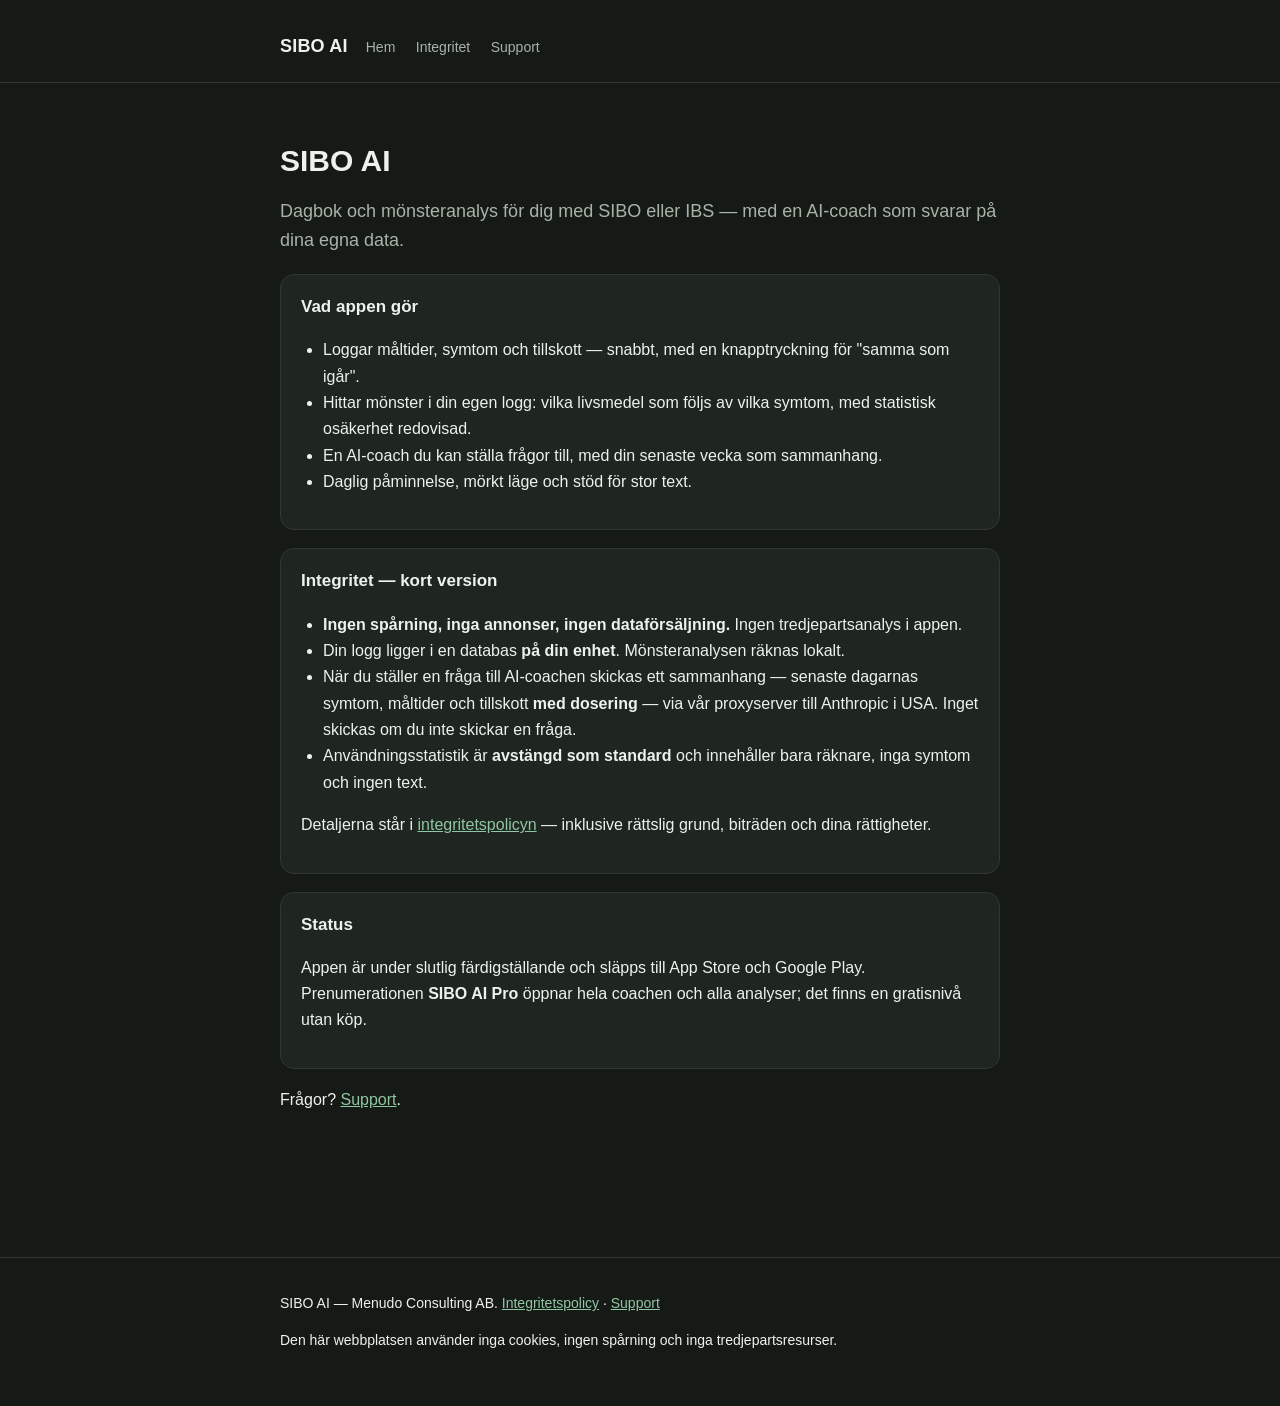
==== index.html @ 1fef4ecf "SIBO AI — webbplats med integritetspolicy (siboai.app) Statisk sajt, inga tredjepartsresurser: ingen" ====
<!DOCTYPE html>
<html lang="sv">
<head>
<meta charset="utf-8">
<meta name="viewport" content="width=device-width, initial-scale=1">
<title>SIBO AI — dagbok och AI-coach för SIBO och IBS</title>
<meta name="description" content="SIBO AI loggar måltider, symtom och tillskott och hittar mönster i din egen data. Ingen spårning, inga annonser.">
<meta name="robots" content="index,follow">
<link rel="stylesheet" href="/styles.css">
</head>
<body>
<header class="site"><div class="wrap">
  <a class="brand" href="/">SIBO AI</a>
  <nav>
    <a href="/">Hem</a>
    <a href="/privacy.html">Integritet</a>
    <a href="/support.html">Support</a>
  </nav>
</div></header>
<main class="wrap">

<h1>SIBO AI</h1>
<p class="lede">Dagbok och mönsteranalys för dig med SIBO eller IBS — med en AI-coach som svarar på dina egna data.</p>

<div class="card">
  <h3>Vad appen gör</h3>
  <ul>
    <li>Loggar måltider, symtom och tillskott — snabbt, med en knapptryckning för "samma som igår".</li>
    <li>Hittar mönster i din egen logg: vilka livsmedel som följs av vilka symtom, med statistisk osäkerhet redovisad.</li>
    <li>En AI-coach du kan ställa frågor till, med din senaste vecka som sammanhang.</li>
    <li>Daglig påminnelse, mörkt läge och stöd för stor text.</li>
  </ul>
</div>

<div class="card">
  <h3>Integritet — kort version</h3>
  <ul>
    <li><strong>Ingen spårning, inga annonser, ingen dataförsäljning.</strong> Ingen tredjepartsanalys i appen.</li>
    <li>Din logg ligger i en databas <strong>på din enhet</strong>. Mönsteranalysen räknas lokalt.</li>
    <li>När du ställer en fråga till AI-coachen skickas ett sammanhang — senaste dagarnas symtom, måltider och tillskott <strong>med dosering</strong> — via vår proxyserver till Anthropic i USA. Inget skickas om du inte skickar en fråga.</li>
    <li>Användningsstatistik är <strong>avstängd som standard</strong> och innehåller bara räknare, inga symtom och ingen text.</li>
  </ul>
  <p>Detaljerna står i <a href="/privacy.html">integritetspolicyn</a> — inklusive rättslig grund, biträden och dina rättigheter.</p>
</div>

<div class="card">
  <h3>Status</h3>
  <p>Appen är under slutlig färdigställande och släpps till App Store och Google Play. Prenumerationen
  <strong>SIBO AI Pro</strong> öppnar hela coachen och alla analyser; det finns en gratisnivå utan köp.</p>
</div>

<p>Frågor? <a href="/support.html">Support</a>.</p>
</main>
<footer class="site"><div class="wrap">
  <p>SIBO AI — Menudo Consulting AB. <a href="/privacy.html">Integritetspolicy</a> · <a href="/support.html">Support</a></p>
  <p>Den här webbplatsen använder inga cookies, ingen spårning och inga tredjepartsresurser.</p>
</div></footer>
</body>
</html>
---- styles.css ----
:root {
  --bg: #161a17;
  --card: #1f2521;
  --text: #eef2ec;
  --muted: #a8b3a6;
  --accent: #8fc7a1;
  --border: #30382f;
}
* { box-sizing: border-box; }
body {
  margin: 0; background: var(--bg); color: var(--text);
  font: 16px/1.65 -apple-system, BlinkMacSystemFont, "Segoe UI", Roboto, Helvetica, Arial, sans-serif;
}
.wrap { max-width: 760px; margin: 0 auto; padding: 32px 20px 80px; }
header.site { border-bottom: 1px solid var(--border); }
header.site .wrap { padding-bottom: 20px; display: flex; gap: 18px; align-items: baseline; flex-wrap: wrap; }
header.site a.brand { color: var(--text); font-weight: 700; text-decoration: none; font-size: 18px; letter-spacing: .2px; }
header.site nav a { color: var(--muted); text-decoration: none; margin-right: 16px; font-size: 14px; }
header.site nav a:hover { color: var(--accent); }
h1 { font-size: 30px; line-height: 1.2; margin: 28px 0 8px; }
h2 { font-size: 21px; margin: 34px 0 10px; }
h3 { font-size: 17px; margin: 24px 0 8px; }
p, li { color: var(--text); }
.lede { color: var(--muted); font-size: 18px; }
.card { background: var(--card); border: 1px solid var(--border); border-radius: 14px; padding: 18px 20px; margin: 18px 0; }
.card h3 { margin-top: 0; }
a { color: var(--accent); }
table { border-collapse: collapse; width: 100%; margin: 14px 0; font-size: 15px; }
th, td { border: 1px solid var(--border); padding: 8px 10px; text-align: left; vertical-align: top; }
th { background: #232a25; }
code { background: #232a25; padding: 1px 5px; border-radius: 4px; font-size: 14px; }
.todo { background: #3a2f18; color: #ffd98a; padding: 1px 6px; border-radius: 4px; font-size: 14px; white-space: nowrap; }
footer.site { border-top: 1px solid var(--border); margin-top: 48px; color: var(--muted); font-size: 14px; }
footer.site .wrap { padding-top: 20px; padding-bottom: 40px; }
ul { padding-left: 22px; }
hr { border: 0; border-top: 1px solid var(--border); margin: 36px 0; }
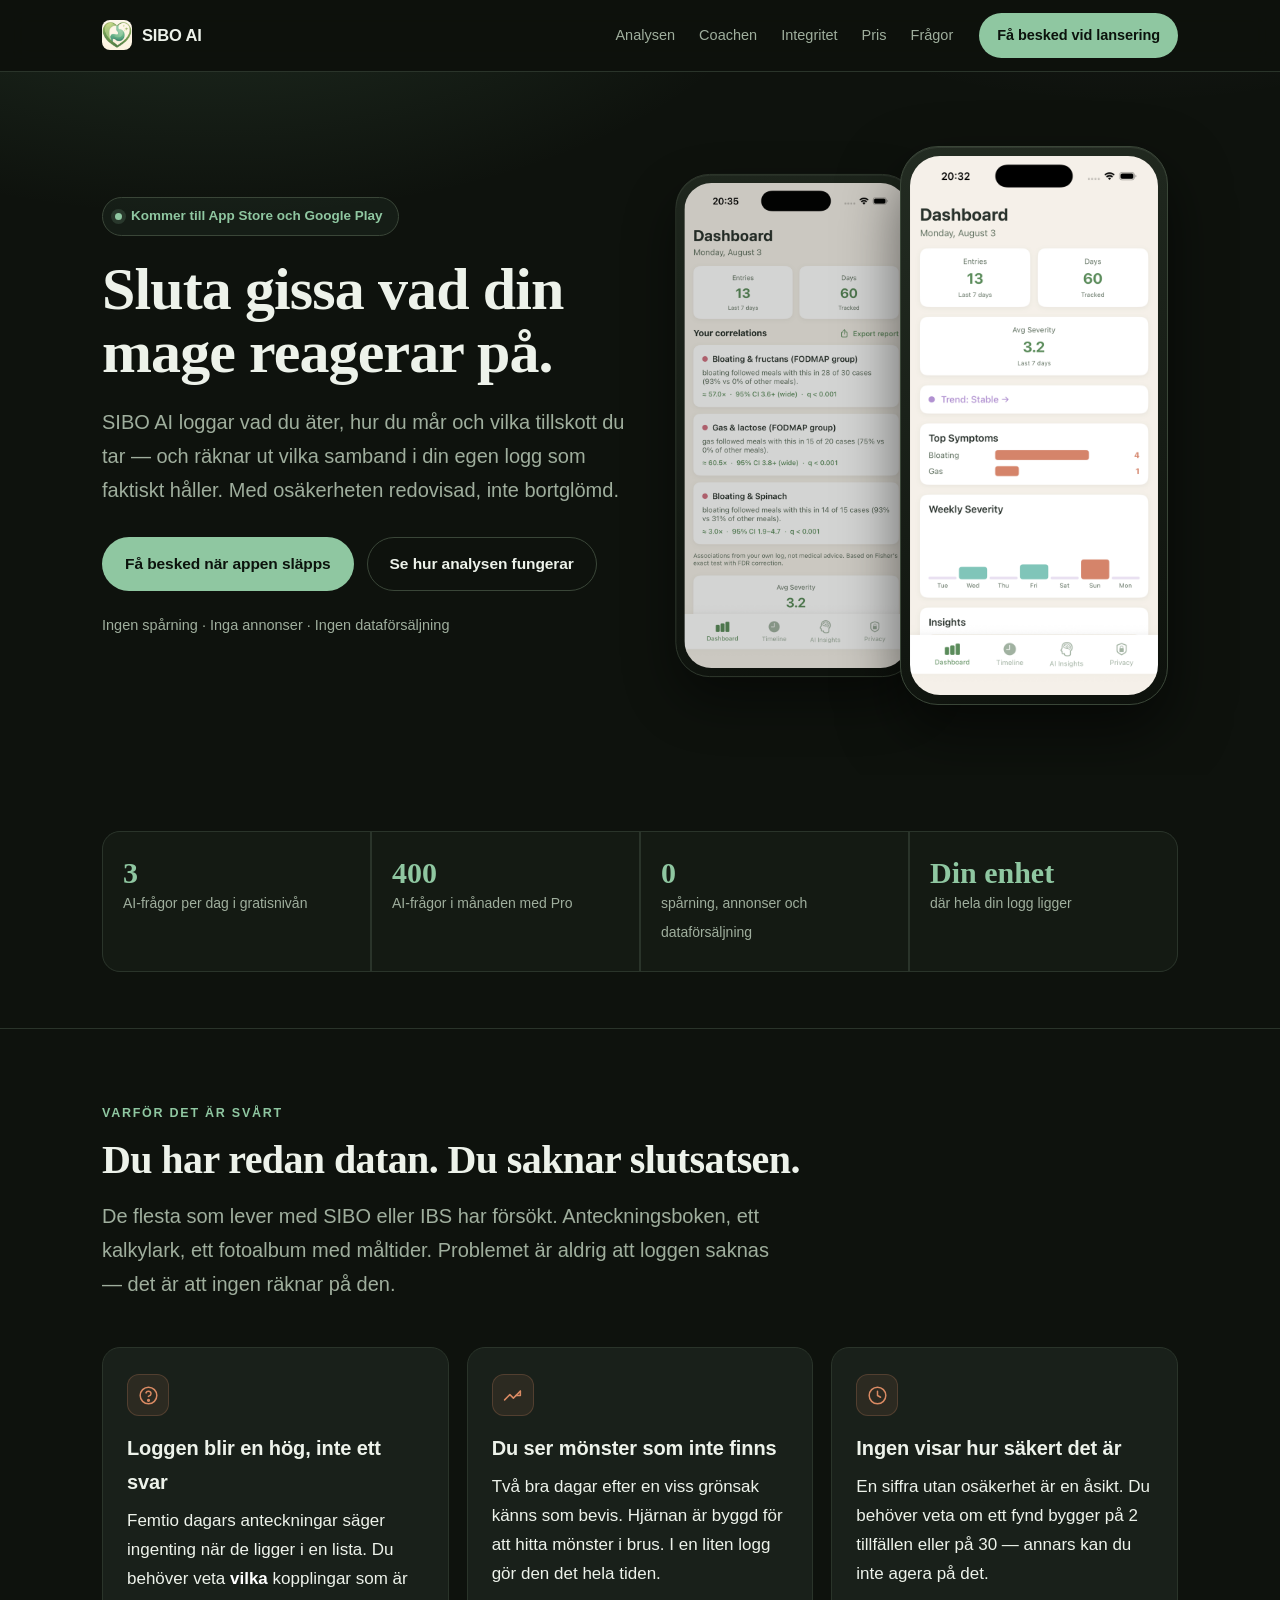
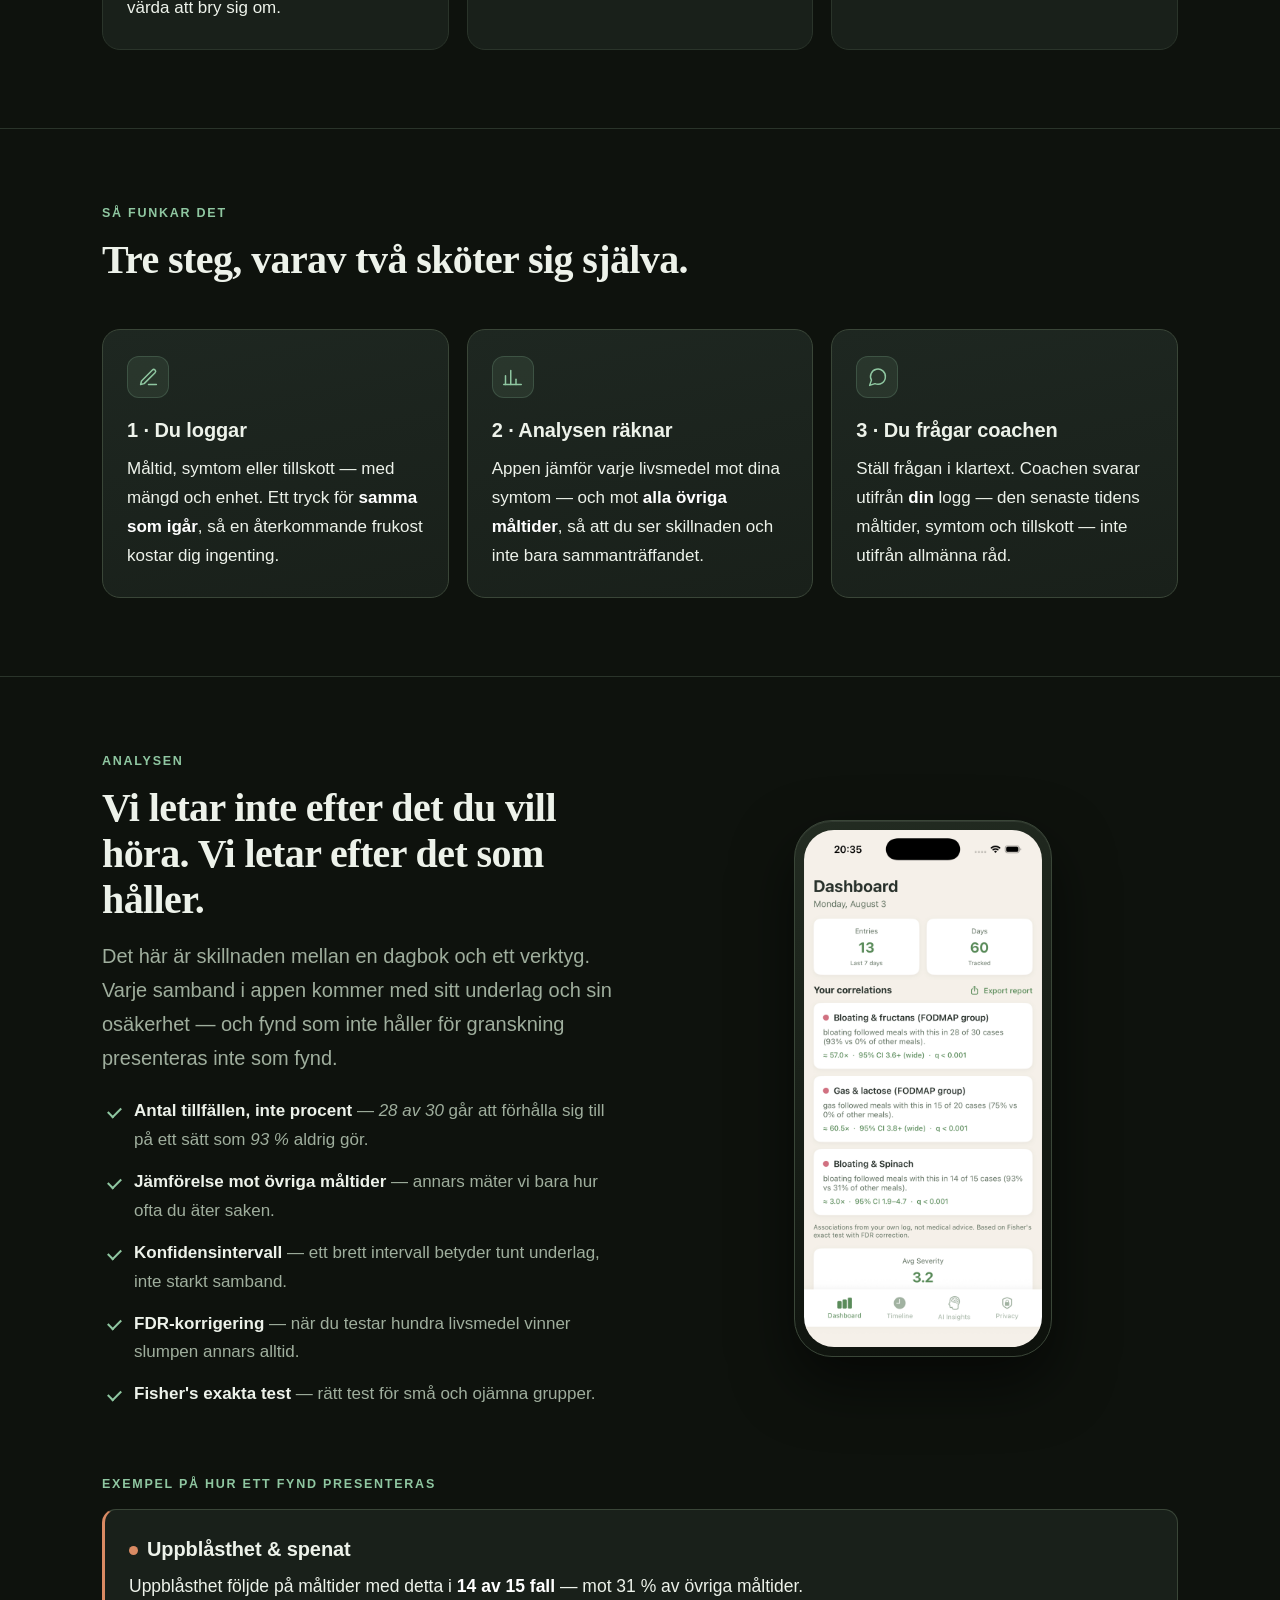
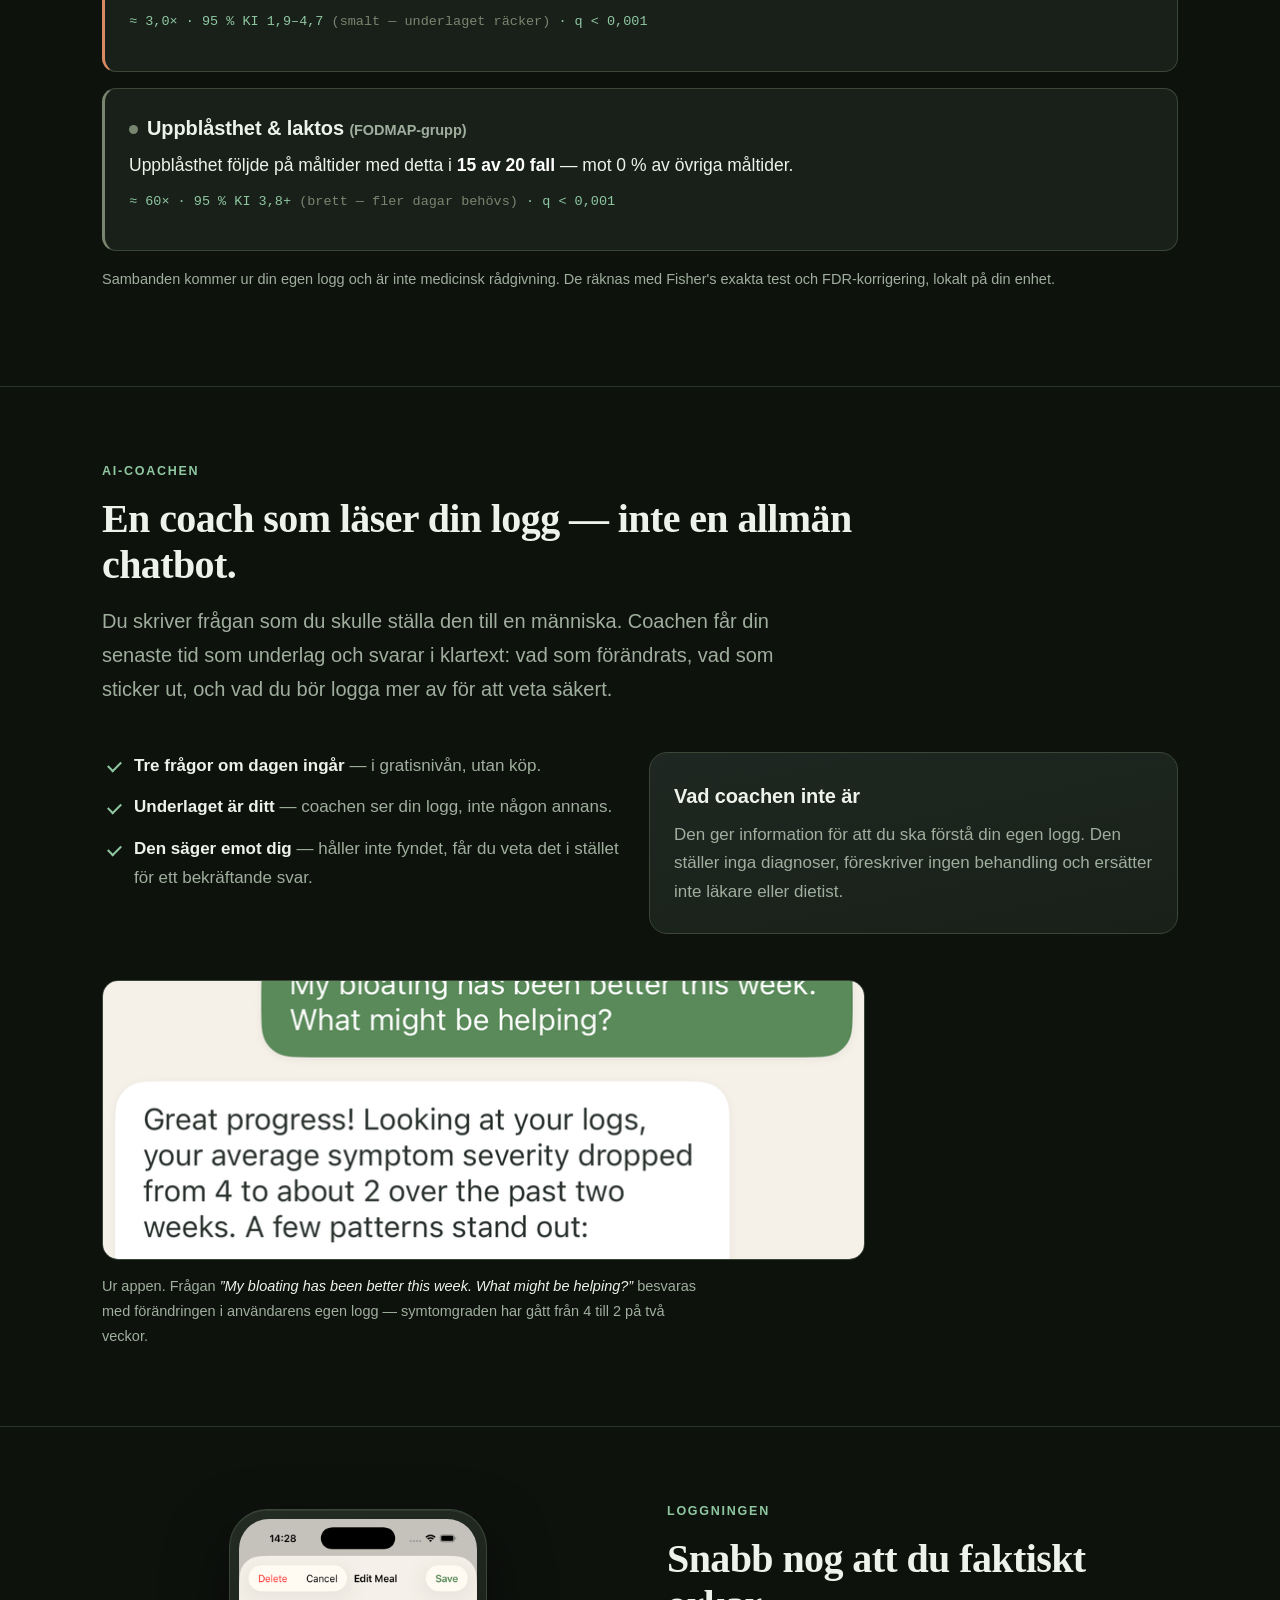
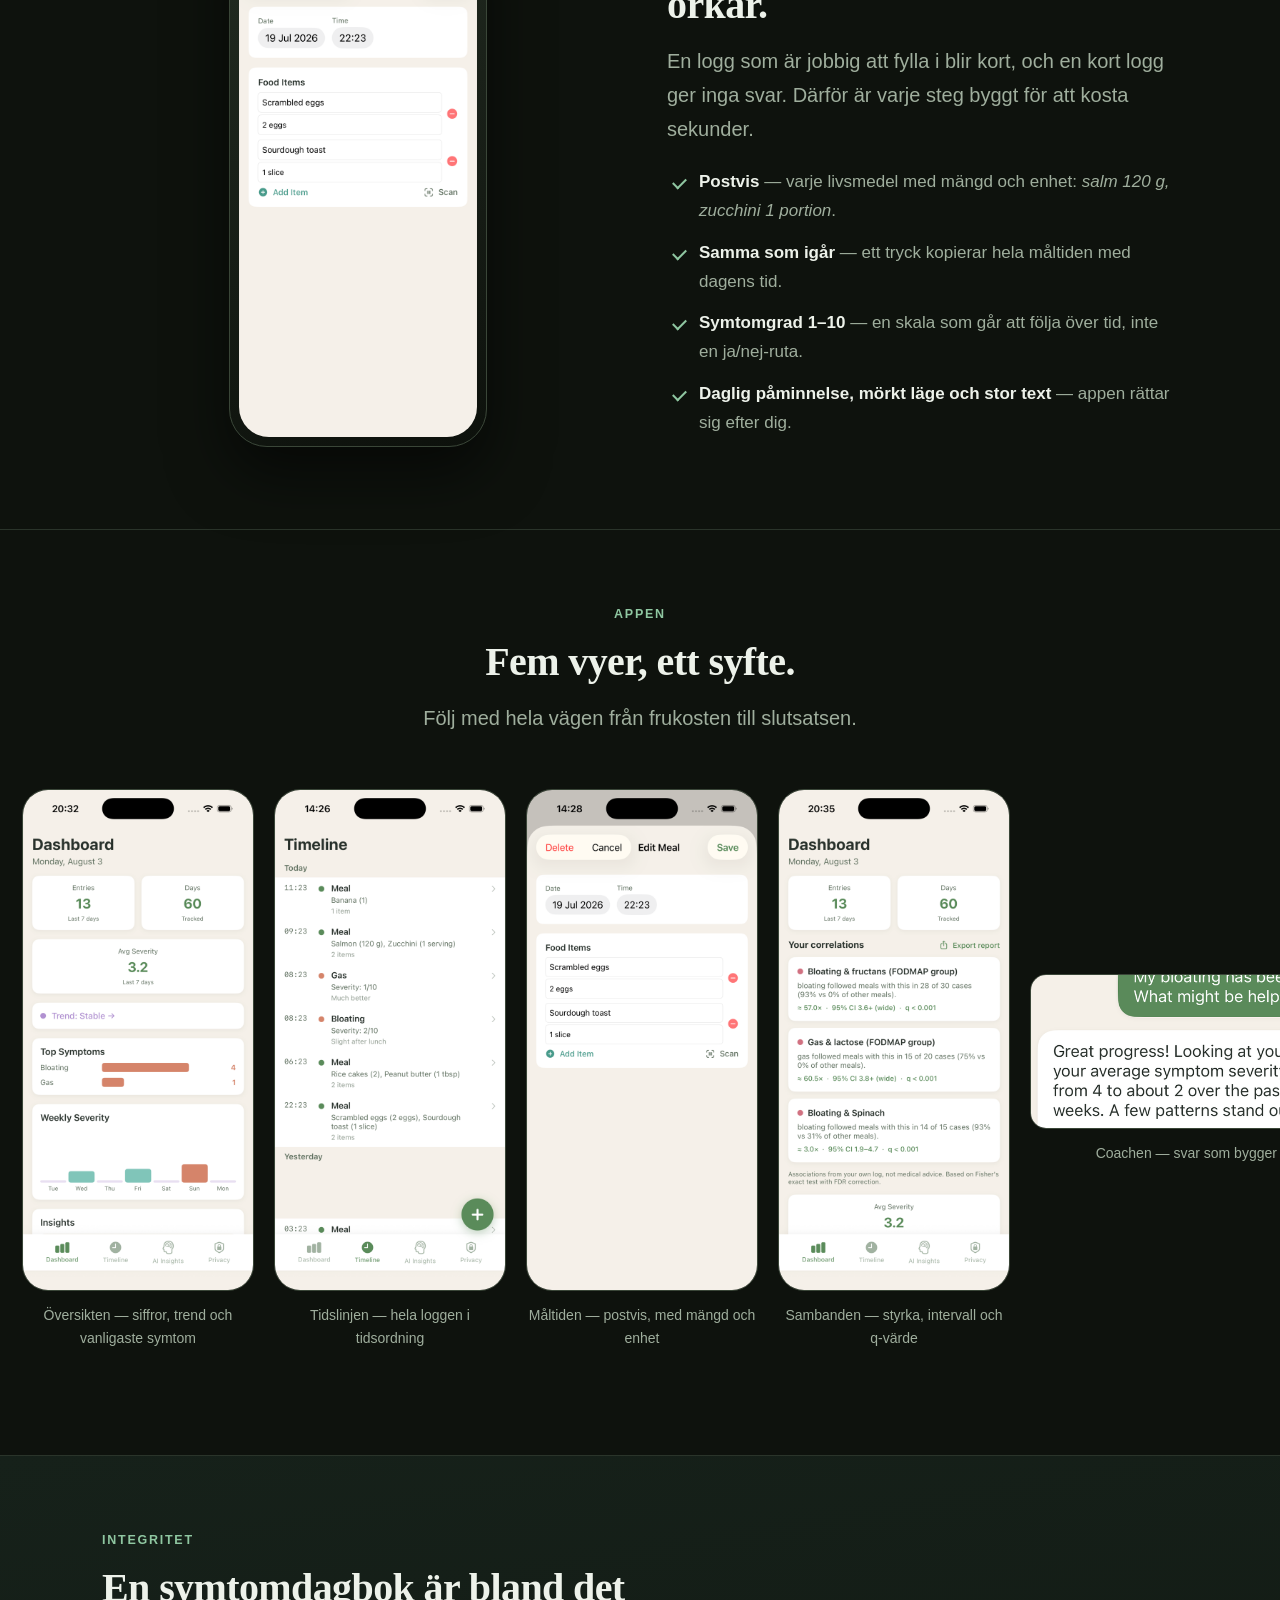
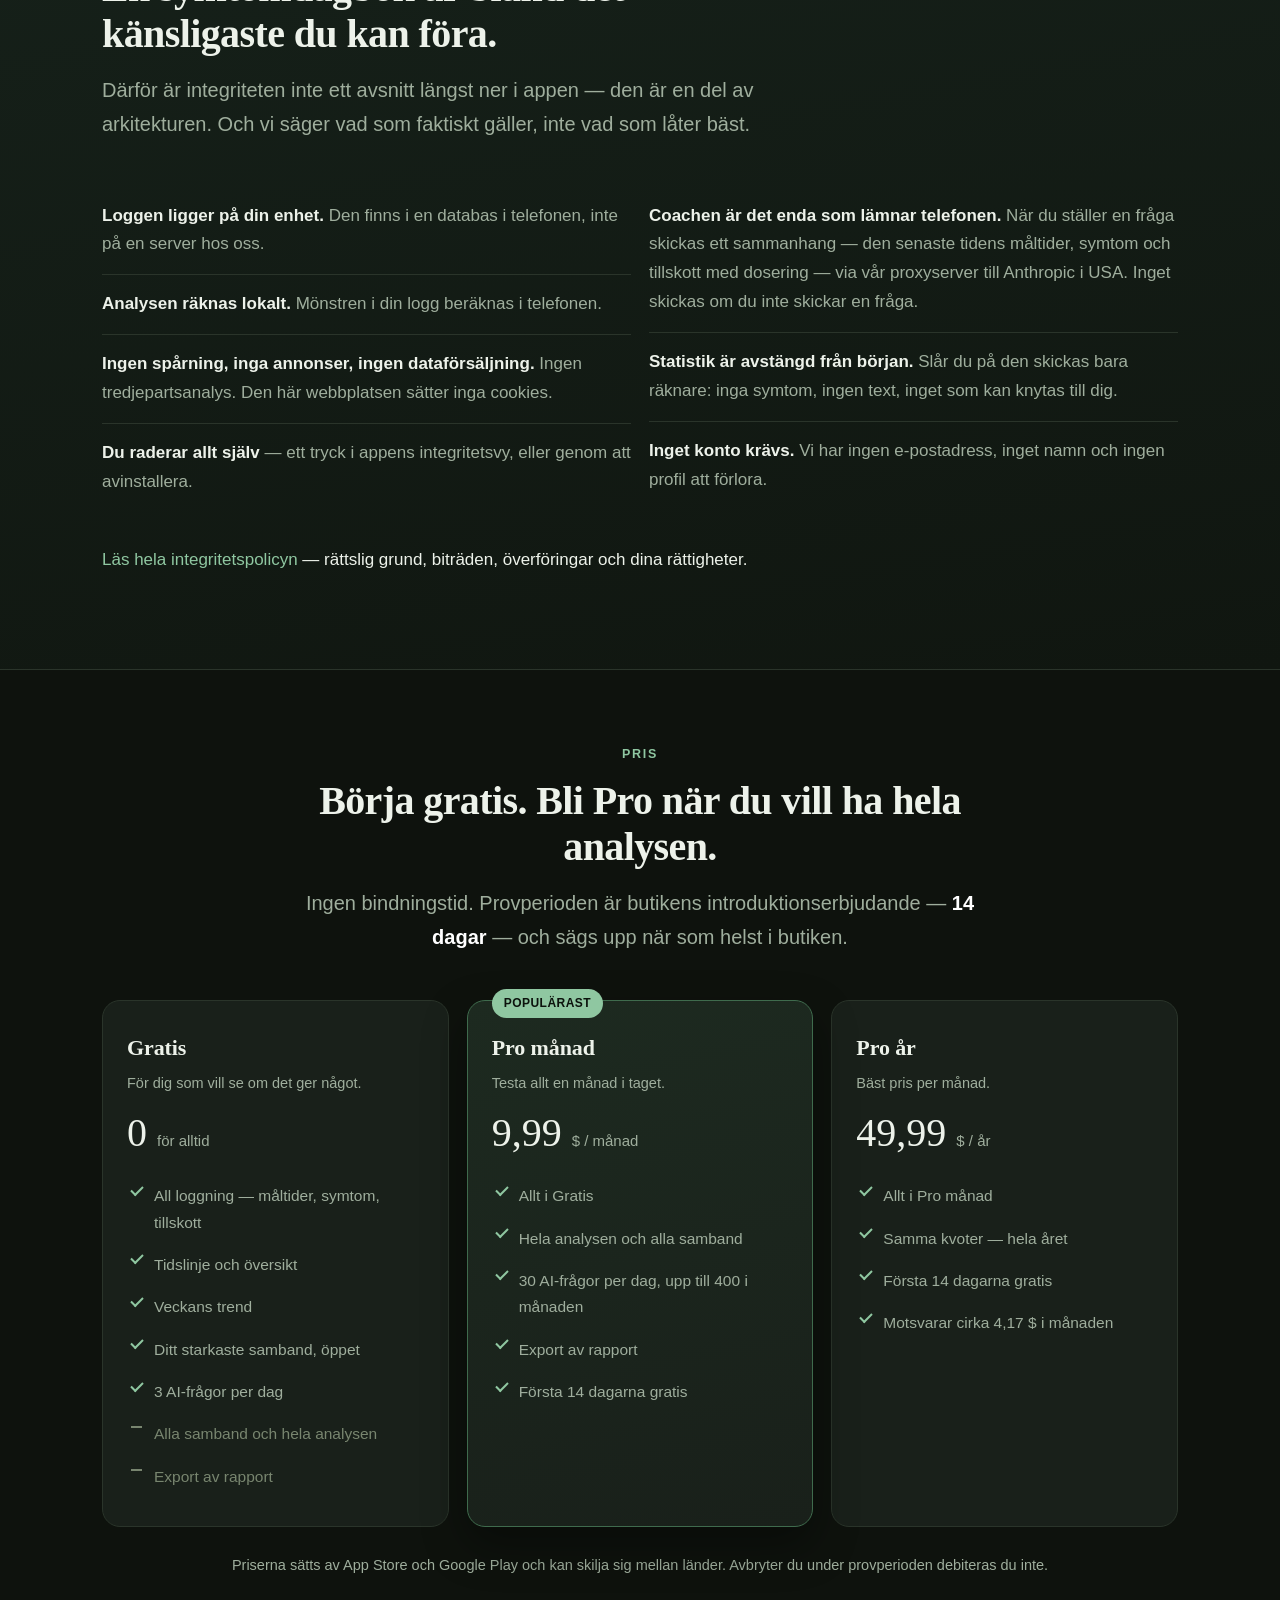
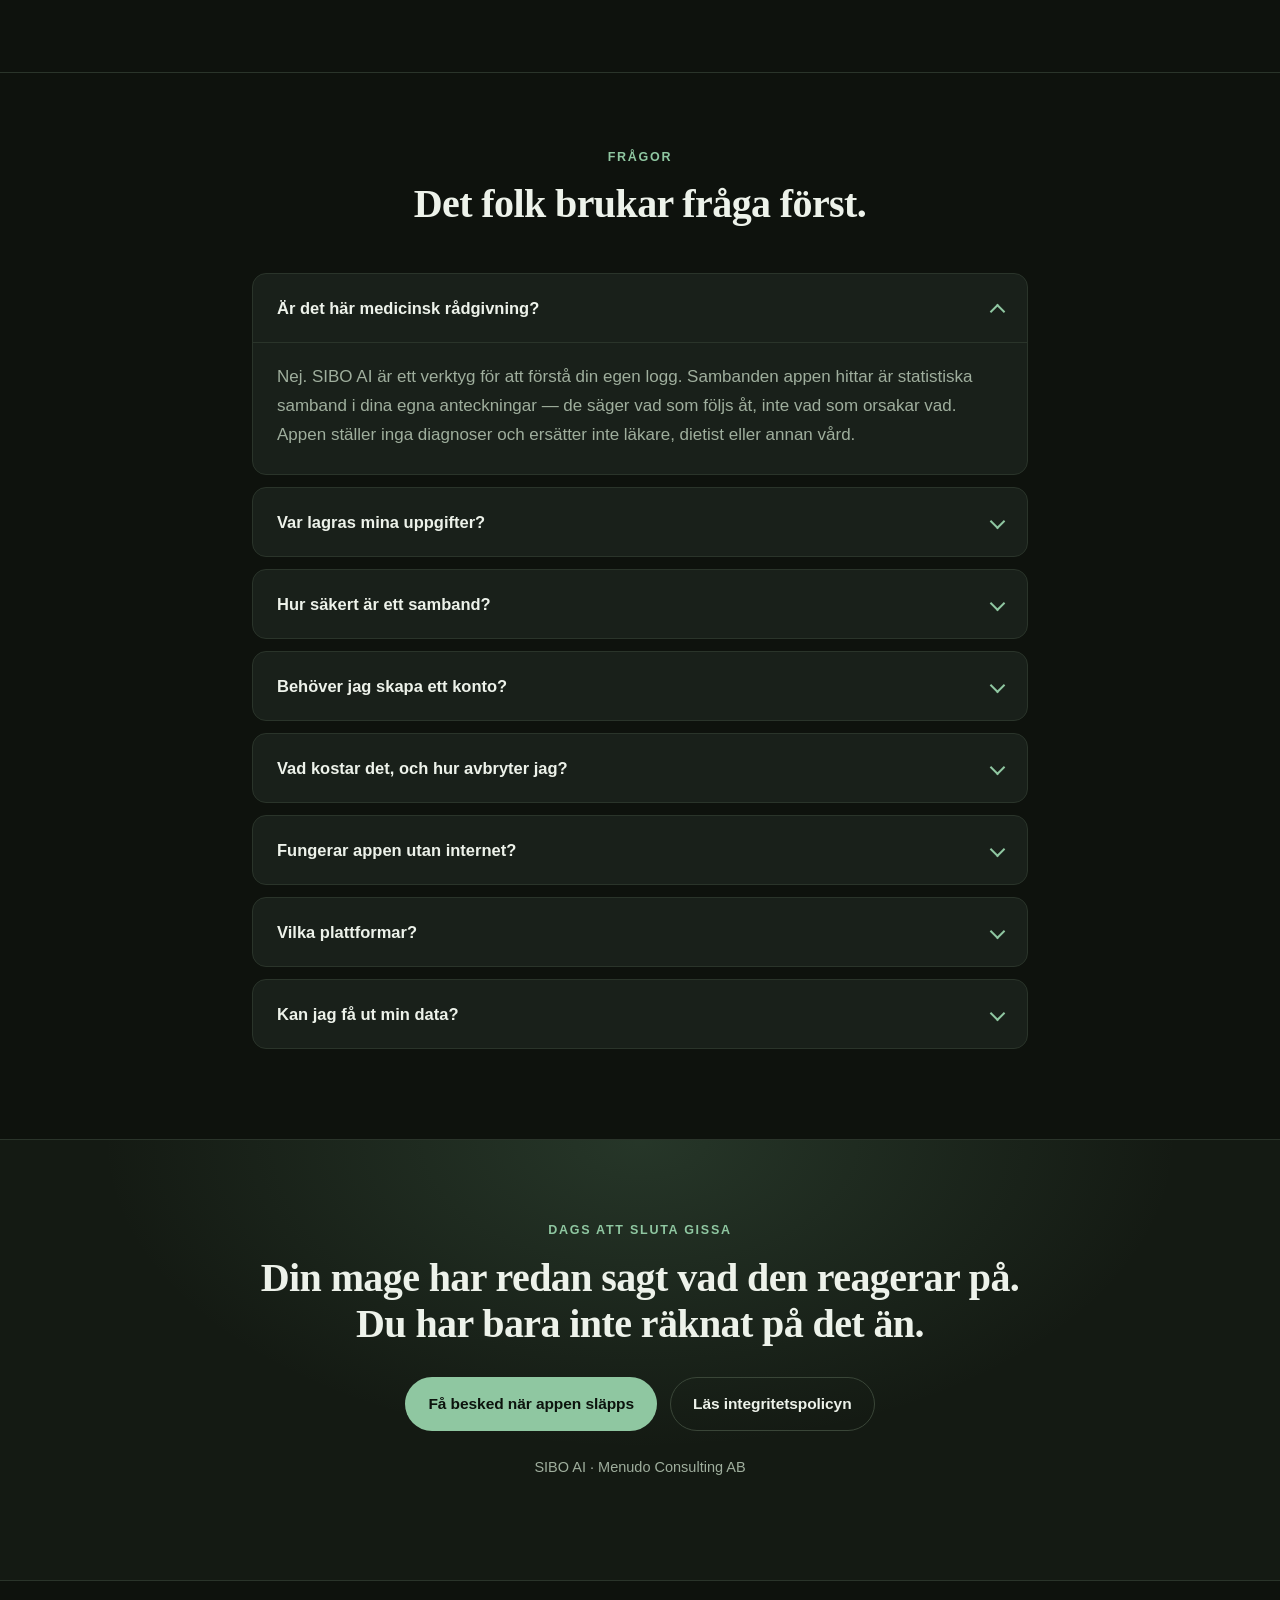
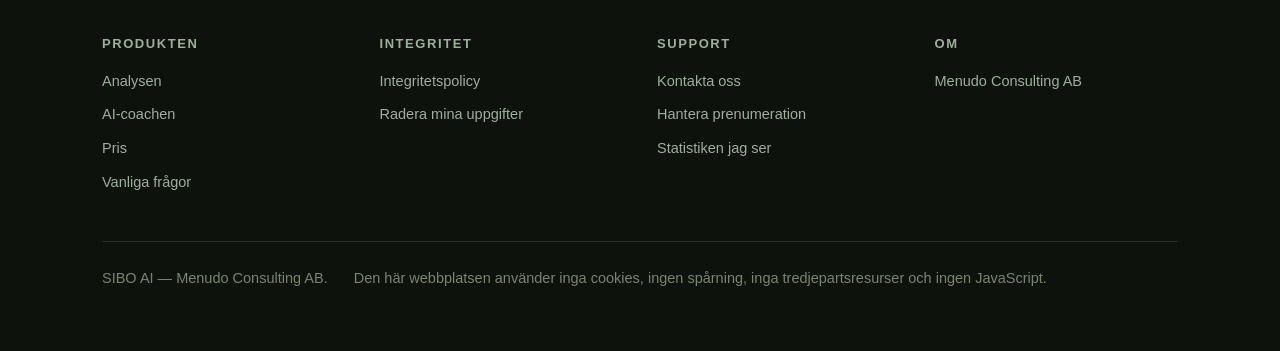
==== commit 41baa091: "Sajten omarbetad: riktig produktsida i stället för textvägg Startsidan var en textvägg utan bilder. " ====
--- a/index.html
+++ b/index.html
@@ -3,57 +3,408 @@
 <head>
 <meta charset="utf-8">
 <meta name="viewport" content="width=device-width, initial-scale=1">
-<title>SIBO AI — dagbok och AI-coach för SIBO och IBS</title>
-<meta name="description" content="SIBO AI loggar måltider, symtom och tillskott och hittar mönster i din egen data. Ingen spårning, inga annonser.">
+<title>SIBO AI — hitta mönstret bakom dina magbesvär</title>
+<meta name="description" content="Logga mat, symtom och tillskott på sekunder. SIBO AI räknar ut vilka samband i din egen logg som faktiskt håller — med osäkerheten redovisad. Ingen spårning, inga annonser.">
 <meta name="robots" content="index,follow">
+<meta name="theme-color" content="#0e120d">
+<link rel="canonical" href="https://siboai.app/">
+<link rel="icon" href="/img/favicon-64.png" sizes="64x64">
+<link rel="icon" href="/img/icon-192.png" sizes="192x192">
+<link rel="apple-touch-icon" href="/img/apple-touch-icon.png">
+<meta property="og:type" content="website">
+<meta property="og:url" content="https://siboai.app/">
+<meta property="og:site_name" content="SIBO AI">
+<meta property="og:locale" content="sv_SE">
+<meta property="og:title" content="SIBO AI — hitta mönstret bakom dina magbesvär">
+<meta property="og:description" content="Din egen logg, statistiskt genomlyst. Se vilka livsmedel som faktiskt följs av vilka symtom — med konfidensintervall, inte magkänsla.">
+<meta property="og:image" content="https://siboai.app/img/og.jpg">
+<meta property="og:image:width" content="1024">
+<meta property="og:image:height" content="500">
+<meta name="twitter:card" content="summary_large_image">
+<meta name="twitter:title" content="SIBO AI — hitta mönstret bakom dina magbesvär">
+<meta name="twitter:description" content="Din egen logg, statistiskt genomlyst. Med osäkerheten redovisad.">
+<meta name="twitter:image" content="https://siboai.app/img/og.jpg">
 <link rel="stylesheet" href="/styles.css">
 </head>
 <body>
+
 <header class="site"><div class="wrap">
-  <a class="brand" href="/">SIBO AI</a>
+  <a class="brand" href="/"><img src="/img/icon-192.png" alt="">SIBO AI</a>
   <nav>
-    <a href="/">Hem</a>
-    <a href="/privacy.html">Integritet</a>
-    <a href="/support.html">Support</a>
+    <a href="#analys">Analysen</a>
+    <a href="#coachen">Coachen</a>
+    <a href="#integritet">Integritet</a>
+    <a href="#pris">Pris</a>
+    <a href="#faq">Frågor</a>
   </nav>
+  <a class="btn btn-primary btn-sm" href="/support.html">Få besked vid lansering</a>
 </div></header>
-<main class="wrap">
-
-<h1>SIBO AI</h1>
-<p class="lede">Dagbok och mönsteranalys för dig med SIBO eller IBS — med en AI-coach som svarar på dina egna data.</p>
-
-<div class="card">
-  <h3>Vad appen gör</h3>
-  <ul>
-    <li>Loggar måltider, symtom och tillskott — snabbt, med en knapptryckning för "samma som igår".</li>
-    <li>Hittar mönster i din egen logg: vilka livsmedel som följs av vilka symtom, med statistisk osäkerhet redovisad.</li>
-    <li>En AI-coach du kan ställa frågor till, med din senaste vecka som sammanhang.</li>
-    <li>Daglig påminnelse, mörkt läge och stöd för stor text.</li>
-  </ul>
+
+<main>
+
+<!-- ============ HERO ============ -->
+<div class="hero">
+  <div class="wrap">
+    <div class="hero-grid">
+      <div>
+        <span class="pill"><span class="dot"></span>Kommer till App Store och Google Play</span>
+        <h1>Sluta gissa vad din mage reagerar på.</h1>
+        <p class="lede">SIBO AI loggar vad du äter, hur du mår och vilka tillskott du tar — och räknar ut vilka samband i din egen logg som faktiskt håller. Med osäkerheten redovisad, inte bortglömd.</p>
+        <div class="cta-row">
+          <a class="btn btn-primary" href="/support.html">Få besked när appen släpps</a>
+          <a class="btn btn-ghost" href="#analys">Se hur analysen fungerar</a>
+        </div>
+        <p class="small muted" style="margin-top:22px">Ingen spårning · Inga annonser · Ingen dataförsäljning</p>
+      </div>
+      <div class="phones">
+        <div class="phone phone-back"><img src="/img/5-correlations.png" alt="Sambandsanalys i SIBO AI: vilka livsmedel som följs av vilka symtom" width="644" height="1400"></div>
+        <div class="phone phone-front"><img src="/img/1-dashboard.png" alt="Översikten i SIBO AI: dygnets siffror, veckans trend och vanligaste symtom" width="644" height="1400"></div>
+      </div>
+    </div>
+  </div>
 </div>
 
-<div class="card">
-  <h3>Integritet — kort version</h3>
-  <ul>
-    <li><strong>Ingen spårning, inga annonser, ingen dataförsäljning.</strong> Ingen tredjepartsanalys i appen.</li>
-    <li>Din logg ligger i en databas <strong>på din enhet</strong>. Mönsteranalysen räknas lokalt.</li>
-    <li>När du ställer en fråga till AI-coachen skickas ett sammanhang — senaste dagarnas symtom, måltider och tillskott <strong>med dosering</strong> — via vår proxyserver till Anthropic i USA. Inget skickas om du inte skickar en fråga.</li>
-    <li>Användningsstatistik är <strong>avstängd som standard</strong> och innehåller bara räknare, inga symtom och ingen text.</li>
-  </ul>
-  <p>Detaljerna står i <a href="/privacy.html">integritetspolicyn</a> — inklusive rättslig grund, biträden och dina rättigheter.</p>
+<!-- ============ SIFFROR ============ -->
+<section class="tight">
+  <div class="wrap">
+    <div class="stats">
+      <div class="stat"><b>3</b><span>AI-frågor per dag i gratisnivån</span></div>
+      <div class="stat"><b>400</b><span>AI-frågor i månaden med Pro</span></div>
+      <div class="stat"><b>0</b><span>spårning, annonser och dataförsäljning</span></div>
+      <div class="stat"><b>Din enhet</b><span>där hela din logg ligger</span></div>
+    </div>
+  </div>
+</section>
+
+<!-- ============ PROBLEMET ============ -->
+<section class="section-rule">
+  <div class="wrap">
+    <div class="section-head">
+      <p class="eyebrow">Varför det är svårt</p>
+      <h2>Du har redan datan. Du saknar slutsatsen.</h2>
+      <p class="lede">De flesta som lever med SIBO eller IBS har försökt. Anteckningsboken, ett kalkylark, ett fotoalbum med måltider. Problemet är aldrig att loggen saknas — det är att ingen räknar på den.</p>
+    </div>
+    <div class="grid grid-3">
+      <div class="card">
+        <div class="ico ico-warm"><svg viewBox="0 0 24 24"><path d="M9.1 9a3 3 0 0 1 5.8 1c0 2-3 3-3 3"/><circle cx="12" cy="17.5" r="1"/><circle cx="12" cy="12" r="9.5"/></svg></div>
+        <h3>Loggen blir en hög, inte ett svar</h3>
+        <p>Femtio dagars anteckningar säger ingenting när de ligger i en lista. Du behöver veta <strong>vilka</strong> kopplingar som är värda att bry sig om.</p>
+      </div>
+      <div class="card">
+        <div class="ico ico-warm"><svg viewBox="0 0 24 24"><path d="M3 17l6-6 4 4 8-8"/><path d="M21 7v5h-5"/></svg></div>
+        <h3>Du ser mönster som inte finns</h3>
+        <p>Två bra dagar efter en viss grönsak känns som bevis. Hjärnan är byggd för att hitta mönster i brus. I en liten logg gör den det hela tiden.</p>
+      </div>
+      <div class="card">
+        <div class="ico ico-warm"><svg viewBox="0 0 24 24"><circle cx="12" cy="12" r="9.5"/><path d="M12 7v5l3.5 2"/></svg></div>
+        <h3>Ingen visar hur säkert det är</h3>
+        <p>En siffra utan osäkerhet är en åsikt. Du behöver veta om ett fynd bygger på 2 tillfällen eller på 30 — annars kan du inte agera på det.</p>
+      </div>
+    </div>
+  </div>
+</section>
+
+<!-- ============ SÅ FUNKAR DET ============ -->
+<section class="section-rule">
+  <div class="wrap">
+    <div class="section-head">
+      <p class="eyebrow">Så funkar det</p>
+      <h2>Tre steg, varav två sköter sig själva.</h2>
+    </div>
+    <div class="grid grid-3">
+      <div class="card card-hi">
+        <div class="ico"><svg viewBox="0 0 24 24"><path d="M12 20h9"/><path d="M16.5 3.5a2.1 2.1 0 0 1 3 3L7 19l-4 1 1-4z"/></svg></div>
+        <h3>1 · Du loggar</h3>
+        <p>Måltid, symtom eller tillskott — med mängd och enhet. Ett tryck för <strong>samma som igår</strong>, så en återkommande frukost kostar dig ingenting.</p>
+      </div>
+      <div class="card card-hi">
+        <div class="ico"><svg viewBox="0 0 24 24"><path d="M4 20V10"/><path d="M10 20V4"/><path d="M16 20v-6"/><path d="M22 20H2"/></svg></div>
+        <h3>2 · Analysen räknar</h3>
+        <p>Appen jämför varje livsmedel mot dina symtom — och mot <strong>alla övriga måltider</strong>, så att du ser skillnaden och inte bara sammanträffandet.</p>
+      </div>
+      <div class="card card-hi">
+        <div class="ico"><svg viewBox="0 0 24 24"><path d="M21 11.5a8.4 8.4 0 0 1-11.9 7.5L3 21l2.1-6a8.5 8.5 0 1 1 15.9-3.5z"/></svg></div>
+        <h3>3 · Du frågar coachen</h3>
+        <p>Ställ frågan i klartext. Coachen svarar utifrån <strong>din</strong> logg — den senaste tidens måltider, symtom och tillskott — inte utifrån allmänna råd.</p>
+      </div>
+    </div>
+  </div>
+</section>
+
+<!-- ============ ANALYSEN ============ -->
+<section class="section-rule" id="analys">
+  <div class="wrap">
+    <div class="split">
+      <div>
+        <p class="eyebrow">Analysen</p>
+        <h2>Vi letar inte efter det du vill höra. Vi letar efter det som håller.</h2>
+        <p class="lede">Det här är skillnaden mellan en dagbok och ett verktyg. Varje samband i appen kommer med sitt underlag och sin osäkerhet — och fynd som inte håller för granskning presenteras inte som fynd.</p>
+        <ul class="checklist">
+          <li><strong>Antal tillfällen, inte procent</strong> — <em>28 av 30</em> går att förhålla sig till på ett sätt som <em>93&nbsp;%</em> aldrig gör.</li>
+          <li><strong>Jämförelse mot övriga måltider</strong> — annars mäter vi bara hur ofta du äter saken.</li>
+          <li><strong>Konfidensintervall</strong> — ett brett intervall betyder tunt underlag, inte starkt samband.</li>
+          <li><strong>FDR-korrigering</strong> — när du testar hundra livsmedel vinner slumpen annars alltid.</li>
+          <li><strong>Fisher's exakta test</strong> — rätt test för små och ojämna grupper.</li>
+        </ul>
+      </div>
+      <div class="phone"><img src="/img/5-correlations.png" alt="Sambandslistan i SIBO AI med styrka, konfidensintervall och q-värde" width="644" height="1400"></div>
+    </div>
+
+    <div style="margin-top:56px">
+      <p class="eyebrow">Exempel på hur ett fynd presenteras</p>
+      <div class="proof">
+        <h3><span class="bullet-warm"></span>Uppblåsthet &amp; spenat</h3>
+        <p class="finding">Uppblåsthet följde på måltider med detta i <strong>14 av 15 fall</strong> — mot 31&nbsp;% av övriga måltider.</p>
+        <p class="meta">≈ 3,0× · 95&nbsp;% KI 1,9–4,7 <em>(smalt — underlaget räcker)</em> · q &lt; 0,001</p>
+      </div>
+      <div class="proof" style="border-left-color: var(--muted-dim)">
+        <h3><span class="bullet-warm" style="background: var(--muted-dim)"></span>Uppblåsthet &amp; laktos <span class="muted small">(FODMAP-grupp)</span></h3>
+        <p class="finding">Uppblåsthet följde på måltider med detta i <strong>15 av 20 fall</strong> — mot 0&nbsp;% av övriga måltider.</p>
+        <p class="meta">≈ 60× · 95&nbsp;% KI 3,8+ <em>(brett — fler dagar behövs)</em> · q &lt; 0,001</p>
+      </div>
+      <p class="small muted">Sambanden kommer ur din egen logg och är inte medicinsk rådgivning. De räknas med Fisher's exakta test och FDR-korrigering, lokalt på din enhet.</p>
+    </div>
+  </div>
+</section>
+
+<!-- ============ COACHEN ============ -->
+<section class="section-rule" id="coachen">
+  <div class="wrap">
+    <div class="section-head" style="max-width:80ch">
+      <p class="eyebrow">AI-coachen</p>
+      <h2>En coach som läser din logg — inte en allmän chatbot.</h2>
+      <p class="lede">Du skriver frågan som du skulle ställa den till en människa. Coachen får din senaste tid som underlag och svarar i klartext: vad som förändrats, vad som sticker ut, och vad du bör logga mer av för att veta säkert.</p>
+    </div>
+    <div class="grid grid-2">
+      <ul class="checklist" style="margin-top:0">
+        <li><strong>Tre frågor om dagen ingår</strong> — i gratisnivån, utan köp.</li>
+        <li><strong>Underlaget är ditt</strong> — coachen ser din logg, inte någon annans.</li>
+        <li><strong>Den säger emot dig</strong> — håller inte fyndet, får du veta det i stället för ett bekräftande svar.</li>
+      </ul>
+      <div class="card card-hi" style="align-self:start">
+        <h3>Vad coachen inte är</h3>
+        <p class="muted" style="margin-bottom:0">Den ger information för att du ska förstå din egen logg. Den ställer inga diagnoser, föreskriver ingen behandling och ersätter inte läkare eller dietist.</p>
+      </div>
+    </div>
+    <figure class="banner">
+      <img src="/img/ai-utdrag.png" alt="Ur appen: AI-coachen besvarar frågan om varför uppblåstheten blivit bättre, med förändringen i användarens egen logg som underlag" width="763" height="323">
+      <figcaption>Ur appen. Frågan <em>”My bloating has been better this week. What might be helping?”</em> besvaras med förändringen i användarens egen logg — symtomgraden har gått från 4 till 2 på två veckor.</figcaption>
+    </figure>
+  </div>
+</section>
+
+<!-- ============ LOGGNINGEN ============ -->
+<section class="section-rule">
+  <div class="wrap">
+    <div class="split">
+      <div class="phone"><img src="/img/4-symptom.png" alt="Redigera måltid i SIBO AI med postvis loggning av livsmedel och mängder" width="644" height="1400"></div>
+      <div>
+        <p class="eyebrow">Loggningen</p>
+        <h2>Snabb nog att du faktiskt orkar.</h2>
+        <p class="lede">En logg som är jobbig att fylla i blir kort, och en kort logg ger inga svar. Därför är varje steg byggt för att kosta sekunder.</p>
+        <ul class="checklist">
+          <li><strong>Postvis</strong> — varje livsmedel med mängd och enhet: <em>salm 120 g, zucchini 1 portion</em>.</li>
+          <li><strong>Samma som igår</strong> — ett tryck kopierar hela måltiden med dagens tid.</li>
+          <li><strong>Symtomgrad 1–10</strong> — en skala som går att följa över tid, inte en ja/nej-ruta.</li>
+          <li><strong>Daglig påminnelse, mörkt läge och stor text</strong> — appen rättar sig efter dig.</li>
+        </ul>
+      </div>
+    </div>
+  </div>
+</section>
+
+<!-- ============ GALLERI ============ -->
+<section class="section-rule">
+  <div class="wrap">
+    <div class="section-head center">
+      <p class="eyebrow">Appen</p>
+      <h2>Fem vyer, ett syfte.</h2>
+      <p class="lede">Följ med hela vägen från frukosten till slutsatsen.</p>
+    </div>
+  </div>
+  <div class="strip">
+    <figure class="shot"><img src="/img/1-dashboard.png" alt="Översikten i SIBO AI" width="644" height="1400"><figcaption>Översikten — siffror, trend och vanligaste symtom</figcaption></figure>
+    <figure class="shot"><img src="/img/2-timeline.png" alt="Tidslinjen i SIBO AI" width="644" height="1400"><figcaption>Tidslinjen — hela loggen i tidsordning</figcaption></figure>
+    <figure class="shot"><img src="/img/4-symptom.png" alt="Måltidsredigering i SIBO AI" width="644" height="1400"><figcaption>Måltiden — postvis, med mängd och enhet</figcaption></figure>
+    <figure class="shot"><img src="/img/5-correlations.png" alt="Sambandsanalys i SIBO AI" width="644" height="1400"><figcaption>Sambanden — styrka, intervall och q-värde</figcaption></figure>
+    <figure class="shot wide"><img src="/img/ai-utdrag.png" alt="AI-coachen i SIBO AI svarar utifrån användarens egen logg" width="763" height="323"><figcaption>Coachen — svar som bygger på din egen logg</figcaption></figure>
+  </div>
+</section>
+
+<!-- ============ INTEGRITET ============ -->
+<div class="privacy-band" id="integritet">
+  <section>
+    <div class="wrap">
+      <div class="section-head">
+        <p class="eyebrow">Integritet</p>
+        <h2>En symtomdagbok är bland det känsligaste du kan föra.</h2>
+        <p class="lede">Därför är integriteten inte ett avsnitt längst ner i appen — den är en del av arkitekturen. Och vi säger vad som faktiskt gäller, inte vad som låter bäst.</p>
+      </div>
+      <div class="grid grid-2">
+        <ul class="ticklist">
+          <li><b>Loggen ligger på din enhet.</b> Den finns i en databas i telefonen, inte på en server hos oss.</li>
+          <li><b>Analysen räknas lokalt.</b> Mönstren i din logg beräknas i telefonen.</li>
+          <li><b>Ingen spårning, inga annonser, ingen dataförsäljning.</b> Ingen tredjepartsanalys. Den här webbplatsen sätter inga cookies.</li>
+          <li><b>Du raderar allt själv</b> — ett tryck i appens integritetsvy, eller genom att avinstallera.</li>
+        </ul>
+        <ul class="ticklist">
+          <li><b>Coachen är det enda som lämnar telefonen.</b> När du ställer en fråga skickas ett sammanhang — den senaste tidens måltider, symtom och tillskott med dosering — via vår proxyserver till Anthropic i USA. Inget skickas om du inte skickar en fråga.</li>
+          <li><b>Statistik är avstängd från början.</b> Slår du på den skickas bara räknare: inga symtom, ingen text, inget som kan knytas till dig.</li>
+          <li><b>Inget konto krävs.</b> Vi har ingen e-postadress, inget namn och ingen profil att förlora.</li>
+        </ul>
+      </div>
+      <p style="margin-top:34px"><a href="/privacy.html">Läs hela integritetspolicyn</a> — rättslig grund, biträden, överföringar och dina rättigheter.</p>
+    </div>
+  </section>
 </div>
 
-<div class="card">
-  <h3>Status</h3>
-  <p>Appen är under slutlig färdigställande och släpps till App Store och Google Play. Prenumerationen
-  <strong>SIBO AI Pro</strong> öppnar hela coachen och alla analyser; det finns en gratisnivå utan köp.</p>
+<!-- ============ PRIS ============ -->
+<section id="pris">
+  <div class="wrap">
+    <div class="section-head center">
+      <p class="eyebrow">Pris</p>
+      <h2>Börja gratis. Bli Pro när du vill ha hela analysen.</h2>
+      <p class="lede">Ingen bindningstid. Provperioden är butikens introduktionserbjudande — <strong>14 dagar</strong> — och sägs upp när som helst i butiken.</p>
+    </div>
+    <div class="plans">
+      <div class="plan">
+        <h3>Gratis</h3>
+        <p class="muted small">För dig som vill se om det ger något.</p>
+        <p class="price">0&nbsp;<small>för alltid</small></p>
+        <ul>
+          <li>All loggning — måltider, symtom, tillskott</li>
+          <li>Tidslinje och översikt</li>
+          <li>Veckans trend</li>
+          <li>Ditt starkaste samband, öppet</li>
+          <li>3 AI-frågor per dag</li>
+          <li class="off">Alla samband och hela analysen</li>
+          <li class="off">Export av rapport</li>
+        </ul>
+      </div>
+      <div class="plan plan-hi">
+        <span class="tag">Populärast</span>
+        <h3>Pro månad</h3>
+        <p class="muted small">Testa allt en månad i taget.</p>
+        <p class="price">9,99&nbsp;<small>$ / månad</small></p>
+        <ul>
+          <li>Allt i Gratis</li>
+          <li>Hela analysen och alla samband</li>
+          <li>30 AI-frågor per dag, upp till 400 i månaden</li>
+          <li>Export av rapport</li>
+          <li>Första 14 dagarna gratis</li>
+        </ul>
+      </div>
+      <div class="plan">
+        <h3>Pro år</h3>
+        <p class="muted small">Bäst pris per månad.</p>
+        <p class="price">49,99&nbsp;<small>$ / år</small></p>
+        <ul>
+          <li>Allt i Pro månad</li>
+          <li>Samma kvoter — hela året</li>
+          <li>Första 14 dagarna gratis</li>
+          <li>Motsvarar cirka 4,17&nbsp;$ i månaden</li>
+        </ul>
+      </div>
+    </div>
+    <p class="small muted center" style="margin-top:26px">Priserna sätts av App Store och Google Play och kan skilja sig mellan länder. Avbryter du under provperioden debiteras du inte.</p>
+  </div>
+</section>
+
+<!-- ============ FAQ ============ -->
+<section class="section-rule" id="faq">
+  <div class="wrap" style="max-width:820px">
+    <div class="section-head center">
+      <p class="eyebrow">Frågor</p>
+      <h2>Det folk brukar fråga först.</h2>
+    </div>
+
+    <details class="faq" open>
+      <summary>Är det här medicinsk rådgivning?</summary>
+      <div class="answer"><p>Nej. SIBO AI är ett verktyg för att förstå din egen logg. Sambanden appen hittar är statistiska samband i dina egna anteckningar — de säger vad som följs åt, inte vad som orsakar vad. Appen ställer inga diagnoser och ersätter inte läkare, dietist eller annan vård.</p></div>
+    </details>
+
+    <details class="faq">
+      <summary>Var lagras mina uppgifter?</summary>
+      <div class="answer"><p>I en databas på din egen enhet. Vi har ingen server som håller din logg. Det enda som lämnar telefonen är det sammanhang som skickas när <em>du</em> ställer en fråga till AI-coachen — och då går det via vår proxyserver till Anthropic i USA. Frågar du inget, skickas inget.</p></div>
+    </details>
+
+    <details class="faq">
+      <summary>Hur säkert är ett samband?</summary>
+      <div class="answer"><p>Varje fynd visas med antal tillfällen, styrka, konfidensintervall och q-värde. Ett brett intervall betyder att underlaget är tunt — inte att sambandet saknas. Vi visar hellre osäkerheten öppet än en snygg siffra du inte kan lita på.</p></div>
+    </details>
+
+    <details class="faq">
+      <summary>Behöver jag skapa ett konto?</summary>
+      <div class="answer"><p>Nej. Det finns ingen inloggning, ingen e-postadress och inget namn. Appen fungerar från första sekund och vet inget om vem du är.</p></div>
+    </details>
+
+    <details class="faq">
+      <summary>Vad kostar det, och hur avbryter jag?</summary>
+      <div class="answer"><p>Gratisnivån kostar ingenting och ger dig tre AI-frågor om dagen. Pro finns per månad eller år, med 14 dagars gratis provperiod. Provperioden och prenumerationen ägs av butiken där du köpte den: <strong>iPhone</strong> — Inställningar → ditt namn → Prenumerationer. <strong>Android</strong> — Google Play → Betalningar och prenumerationer. Avbryter du under provperioden debiteras du inte.</p></div>
+    </details>
+
+    <details class="faq">
+      <summary>Fungerar appen utan internet?</summary>
+      <div class="answer"><p>Loggningen, översikten, tidslinjen och mönsteranalysen fungerar helt utan uppkoppling — allt räknas i telefonen. AI-coachen behöver nät, eftersom svaret kommer från en extern modell.</p></div>
+    </details>
+
+    <details class="faq">
+      <summary>Vilka plattformar?</summary>
+      <div class="answer"><p>iPhone och Android. Appen anpassar sig efter mörkt läge, stor text och din tidszon — dygnsgränsen följer din lokala tid, inte en server i ett annat land.</p></div>
+    </details>
+
+    <details class="faq">
+      <summary>Kan jag få ut min data?</summary>
+      <div class="answer"><p>Ja. Du kan exportera en rapport ur appen, och du kan radera allt med ett tryck. Din data är din — den ska inte behöva begäras ut från oss.</p></div>
+    </details>
+  </div>
+</section>
+
+<!-- ============ SLUT-CTA ============ -->
+<div class="final">
+  <div class="wrap">
+    <p class="eyebrow">Dags att sluta gissa</p>
+    <h2>Din mage har redan sagt vad den reagerar på.<br>Du har bara inte räknat på det än.</h2>
+    <div class="cta-row">
+      <a class="btn btn-primary" href="/support.html">Få besked när appen släpps</a>
+      <a class="btn btn-ghost" href="/privacy.html">Läs integritetspolicyn</a>
+    </div>
+    <p class="small muted" style="margin-top:24px">SIBO AI · Menudo Consulting AB</p>
+  </div>
 </div>
 
-<p>Frågor? <a href="/support.html">Support</a>.</p>
 </main>
+
 <footer class="site"><div class="wrap">
-  <p>SIBO AI — Menudo Consulting AB. <a href="/privacy.html">Integritetspolicy</a> · <a href="/support.html">Support</a></p>
-  <p>Den här webbplatsen använder inga cookies, ingen spårning och inga tredjepartsresurser.</p>
+  <div class="foot-grid">
+    <div>
+      <h4>Produkten</h4>
+      <a href="#analys">Analysen</a>
+      <a href="#coachen">AI-coachen</a>
+      <a href="#pris">Pris</a>
+      <a href="#faq">Vanliga frågor</a>
+    </div>
+    <div>
+      <h4>Integritet</h4>
+      <a href="/privacy.html">Integritetspolicy</a>
+      <a href="/support.html">Radera mina uppgifter</a>
+    </div>
+    <div>
+      <h4>Support</h4>
+      <a href="/support.html">Kontakta oss</a>
+      <a href="/support.html">Hantera prenumeration</a>
+      <a href="/support.html">Statistiken jag ser</a>
+    </div>
+    <div>
+      <h4>Om</h4>
+      <a href="/support.html">Menudo Consulting AB</a>
+    </div>
+  </div>
+  <div class="foot-bar">
+    <p>SIBO AI — Menudo Consulting AB.</p>
+    <p>Den här webbplatsen använder inga cookies, ingen spårning, inga tredjepartsresurser och ingen JavaScript.</p>
+  </div>
 </div></footer>
+
 </body>
 </html>
--- a/styles.css
+++ b/styles.css
@@ -1,36 +1,358 @@
+/* ==========================================================================
+   SIBO AI — siboai.app
+   Egen CSS. Inga externa typsnitt, inga CDN:er, inga cookies, ingen JS.
+   ========================================================================== */
+
 :root {
-  --bg: #161a17;
-  --card: #1f2521;
-  --text: #eef2ec;
-  --muted: #a8b3a6;
-  --accent: #8fc7a1;
-  --border: #30382f;
-}
+  --bg:            #0e120d;
+  --bg-soft:       #141a13;
+  --card:          #19201a;
+  --card-hi:       #1e2721;
+  --border:        #2a342a;
+  --border-hi:     #3a4638;
+  --text:          #edf2ea;
+  --muted:         #9fae9d;
+  --muted-dim:     #78856f;
+  --accent:        #8fc7a1;
+  --accent-strong: #6fa87f;
+  --accent-deep:   #3f6b4d;
+  --cream:         #f4ece2;
+  --warm:          #d98a63;
+  --gold:          #e0c58c;
+  --violet:        #b39ad8;
+
+  --serif: ui-serif, "Iowan Old Style", "Palatino Linotype", Palatino, Georgia, "Times New Roman", serif;
+  --sans: -apple-system, BlinkMacSystemFont, "Segoe UI", Roboto, Helvetica, Arial, sans-serif;
+  --mono: ui-monospace, SFMono-Regular, "SF Mono", Menlo, Consolas, monospace;
+
+  --wrap: 1120px;
+  --radius: 18px;
+}
+
 * { box-sizing: border-box; }
+html { -webkit-text-size-adjust: 100%; scroll-behavior: smooth; }
+
 body {
-  margin: 0; background: var(--bg); color: var(--text);
-  font: 16px/1.65 -apple-system, BlinkMacSystemFont, "Segoe UI", Roboto, Helvetica, Arial, sans-serif;
-}
-.wrap { max-width: 760px; margin: 0 auto; padding: 32px 20px 80px; }
-header.site { border-bottom: 1px solid var(--border); }
-header.site .wrap { padding-bottom: 20px; display: flex; gap: 18px; align-items: baseline; flex-wrap: wrap; }
-header.site a.brand { color: var(--text); font-weight: 700; text-decoration: none; font-size: 18px; letter-spacing: .2px; }
-header.site nav a { color: var(--muted); text-decoration: none; margin-right: 16px; font-size: 14px; }
-header.site nav a:hover { color: var(--accent); }
-h1 { font-size: 30px; line-height: 1.2; margin: 28px 0 8px; }
-h2 { font-size: 21px; margin: 34px 0 10px; }
-h3 { font-size: 17px; margin: 24px 0 8px; }
-p, li { color: var(--text); }
-.lede { color: var(--muted); font-size: 18px; }
-.card { background: var(--card); border: 1px solid var(--border); border-radius: 14px; padding: 18px 20px; margin: 18px 0; }
-.card h3 { margin-top: 0; }
-a { color: var(--accent); }
-table { border-collapse: collapse; width: 100%; margin: 14px 0; font-size: 15px; }
-th, td { border: 1px solid var(--border); padding: 8px 10px; text-align: left; vertical-align: top; }
-th { background: #232a25; }
-code { background: #232a25; padding: 1px 5px; border-radius: 4px; font-size: 14px; }
-.todo { background: #3a2f18; color: #ffd98a; padding: 1px 6px; border-radius: 4px; font-size: 14px; white-space: nowrap; }
-footer.site { border-top: 1px solid var(--border); margin-top: 48px; color: var(--muted); font-size: 14px; }
-footer.site .wrap { padding-top: 20px; padding-bottom: 40px; }
-ul { padding-left: 22px; }
-hr { border: 0; border-top: 1px solid var(--border); margin: 36px 0; }
+  margin: 0;
+  background: var(--bg);
+  color: var(--text);
+  font: 17px/1.7 var(--sans);
+  -webkit-font-smoothing: antialiased;
+  overflow-x: hidden;
+}
+
+img { max-width: 100%; height: auto; display: block; }
+a { color: var(--accent); text-decoration: none; }
+a:hover { text-decoration: underline; }
+
+.wrap { max-width: var(--wrap); margin: 0 auto; padding: 0 22px; }
+
+h1, h2, h3 { font-family: var(--serif); font-weight: 600; letter-spacing: -.015em; }
+h1 { font-size: clamp(34px, 5.6vw, 60px); line-height: 1.06; margin: 0 0 20px; }
+h2 { font-size: clamp(26px, 3.6vw, 40px); line-height: 1.15; margin: 0 0 16px; }
+h3 { font-size: 20px; margin: 0 0 8px; font-family: var(--sans); font-weight: 650; letter-spacing: -.005em; }
+p { margin: 0 0 16px; }
+strong { color: #fff; font-weight: 650; }
+
+.eyebrow {
+  font: 600 12.5px/1 var(--sans); letter-spacing: .14em; text-transform: uppercase;
+  color: var(--accent); margin: 0 0 18px;
+}
+.lede { font-size: clamp(17px, 2.1vw, 20px); color: var(--muted); max-width: 62ch; }
+.muted { color: var(--muted); }
+.small { font-size: 14.5px; }
+.center { text-align: center; }
+.center .lede { margin-left: auto; margin-right: auto; }
+
+/* ---------- Header ---------- */
+header.site {
+  position: sticky; top: 0; z-index: 50;
+  background: rgba(14, 18, 13, .82);
+  backdrop-filter: saturate(160%) blur(14px);
+  -webkit-backdrop-filter: saturate(160%) blur(14px);
+  border-bottom: 1px solid var(--border);
+}
+header.site .wrap {
+  display: flex; align-items: center; gap: 26px;
+  max-width: var(--wrap); padding-top: 13px; padding-bottom: 13px;
+}
+.brand {
+  display: flex; align-items: center; gap: 10px;
+  color: var(--text); font-weight: 700; font-size: 16.5px; letter-spacing: -.01em;
+  text-decoration: none; margin-right: auto;
+}
+.brand:hover { text-decoration: none; }
+.brand img { width: 30px; height: 30px; border-radius: 8px; }
+header.site nav { display: flex; gap: 24px; align-items: center; }
+header.site nav a { color: var(--muted); font-size: 14.5px; font-weight: 500; }
+header.site nav a:hover { color: var(--text); text-decoration: none; }
+
+/* ---------- Buttons ---------- */
+.btn {
+  display: inline-flex; align-items: center; gap: 9px;
+  padding: 13px 22px; border-radius: 999px;
+  font-size: 15.5px; font-weight: 620; letter-spacing: -.005em;
+  border: 1px solid transparent; text-decoration: none; white-space: nowrap;
+}
+.btn:hover { text-decoration: none; }
+.btn-primary { background: var(--accent); color: #0c130d; }
+.btn-primary:hover { background: #a3d6b3; }
+.btn-ghost { border-color: var(--border-hi); color: var(--text); }
+.btn-ghost:hover { border-color: var(--accent); color: var(--accent); }
+.btn-sm { padding: 9px 17px; font-size: 14.5px; }
+
+.cta-row { display: flex; flex-wrap: wrap; gap: 13px; align-items: center; margin: 30px 0 0; }
+
+/* ---------- Hero ---------- */
+.hero { position: relative; overflow: hidden; }
+.hero::before {
+  content: ""; position: absolute; inset: -40% -10% auto -10%; height: 900px;
+  background:
+    radial-gradient(58% 52% at 22% 12%, rgba(111,168,127,.22), transparent 68%),
+    radial-gradient(46% 44% at 82% 4%, rgba(179,154,216,.13), transparent 70%);
+  pointer-events: none;
+}
+.hero .wrap { position: relative; padding-top: 74px; padding-bottom: 70px; }
+.hero-grid {
+  display: grid; grid-template-columns: minmax(0, 1.06fr) minmax(0, .94fr);
+  gap: 56px; align-items: center;
+}
+.pill {
+  display: inline-flex; align-items: center; gap: 9px;
+  padding: 7px 15px 7px 12px; border-radius: 999px;
+  border: 1px solid var(--border-hi); background: rgba(143,199,161,.06);
+  font-size: 13.5px; font-weight: 560; color: var(--accent); margin-bottom: 22px;
+}
+.pill .dot {
+  width: 7px; height: 7px; border-radius: 50%; background: var(--accent);
+  box-shadow: 0 0 0 4px rgba(143,199,161,.16);
+}
+
+/* Telefoner */
+.phones { display: flex; justify-content: center; align-items: flex-end; gap: 0; }
+.phone {
+  width: 268px; flex: 0 0 auto;
+  background: #05070400; border: 1px solid var(--border-hi);
+  border-radius: 38px; padding: 9px;
+  background: linear-gradient(160deg, #232c22, #0d110c);
+  box-shadow: 0 26px 60px rgba(0,0,0,.55), inset 0 1px 0 rgba(255,255,255,.07);
+}
+.phone img { border-radius: 30px; display: block; }
+.phone-back { transform: translateX(30px) scale(.9); margin-left: -76px; opacity: .82; }
+.phone-front { position: relative; z-index: 2; }
+
+/* ---------- Sektionsramar ---------- */
+section { padding: 78px 0; }
+section.tight { padding: 56px 0; }
+.section-rule { border-top: 1px solid var(--border); }
+.section-head { max-width: 74ch; margin-bottom: 46px; }
+.section-head.center { margin-left: auto; margin-right: auto; }
+
+/* ---------- Kort / rutnät ---------- */
+.grid { display: grid; gap: 18px; }
+.grid-2 { grid-template-columns: repeat(auto-fit, minmax(300px, 1fr)); }
+.grid-3 { grid-template-columns: repeat(auto-fit, minmax(258px, 1fr)); }
+.grid-4 { grid-template-columns: repeat(auto-fit, minmax(212px, 1fr)); }
+
+.card {
+  background: var(--card); border: 1px solid var(--border);
+  border-radius: var(--radius); padding: 26px 24px;
+}
+.card-hi {
+  background: linear-gradient(168deg, var(--card-hi), var(--card));
+  border-color: var(--border-hi);
+}
+.card p:last-child, .card ul:last-child { margin-bottom: 0; }
+.card .ico { margin-bottom: 15px; }
+
+.ico {
+  width: 42px; height: 42px; border-radius: 12px;
+  display: flex; align-items: center; justify-content: center;
+  background: rgba(143,199,161,.1); border: 1px solid rgba(143,199,161,.2);
+}
+.ico svg { width: 21px; height: 21px; stroke: var(--accent); fill: none;
+  stroke-width: 1.7; stroke-linecap: round; stroke-linejoin: round; }
+.ico-warm { background: rgba(217,138,99,.1); border-color: rgba(217,138,99,.22); }
+.ico-warm svg { stroke: var(--warm); }
+.ico-violet { background: rgba(179,154,216,.1); border-color: rgba(179,154,216,.22); }
+.ico-violet svg { stroke: var(--violet); }
+
+/* ---------- Sifferrad ---------- */
+.stats { display: grid; grid-template-columns: repeat(auto-fit, minmax(150px, 1fr)); gap: 2px;
+  background: var(--border); border: 1px solid var(--border); border-radius: var(--radius); overflow: hidden; }
+.stat { background: var(--bg-soft); padding: 24px 20px; }
+.stat b { display: block; font-family: var(--serif); font-size: 30px; line-height: 1.1; color: var(--accent); }
+.stat span { color: var(--muted); font-size: 14px; }
+
+/* ---------- Funktion: text + telefon ---------- */
+.split { display: grid; grid-template-columns: repeat(auto-fit, minmax(320px, 1fr));
+  gap: 54px; align-items: center; }
+.split .phone { width: 258px; margin: 0 auto; }
+.checklist { list-style: none; padding: 0; margin: 22px 0 0; }
+.checklist li { position: relative; padding-left: 32px; margin-bottom: 13px; color: var(--muted); }
+.checklist li::before {
+  content: ""; position: absolute; left: 6px; top: .58em; width: 11px; height: 6px;
+  border-left: 2px solid var(--accent); border-bottom: 2px solid var(--accent);
+  transform: rotate(-45deg);
+}
+.checklist li strong { color: var(--text); }
+
+/* ---------- Korrelationsbeviset ---------- */
+.proof {
+  background: var(--card); border: 1px solid var(--border-hi);
+  border-left: 3px solid var(--warm);
+  border-radius: 14px; padding: 22px 24px; margin: 16px 0;
+}
+.proof h3 { margin-bottom: 6px; }
+.proof .finding { color: var(--text); font-size: 17.5px; margin-bottom: 10px; }
+.proof .meta { font: 500 13.5px/1.6 var(--mono); color: var(--accent); }
+.proof .meta em { color: var(--muted-dim); font-style: normal; }
+.bullet-warm { display: inline-block; width: 9px; height: 9px; border-radius: 50%;
+  background: var(--warm); margin-right: 9px; vertical-align: middle; }
+
+/* ---------- Bildband ---------- */
+.strip {
+  display: flex; gap: 20px; overflow-x: auto; padding: 8px 22px 26px;
+  scroll-snap-type: x mandatory; -webkit-overflow-scrolling: touch;
+}
+.strip .shot { flex: 0 0 auto; width: 232px; scroll-snap-align: center; }
+.strip .shot img { border-radius: 26px; border: 1px solid var(--border-hi); }
+.strip .shot figcaption { color: var(--muted); font-size: 14px; margin-top: 13px; text-align: center; }
+.strip .shot.wide { width: 420px; align-self: center; }
+.strip .shot.wide img { border-radius: 16px; }
+.strip figure { margin: 0; }
+
+/* ---------- Bred bandbild (t.ex. AI-utdraget) ---------- */
+figure.banner { margin: 46px 0 0; max-width: 900px; }
+figure.banner img { border-radius: 16px; border: 1px solid var(--border-hi); }
+figure.banner figcaption {
+  color: var(--muted); font-size: 14.5px; margin-top: 14px; max-width: 74ch;
+}
+figure.banner figcaption em { color: var(--text); font-style: italic; }
+
+/* ---------- Integritet ---------- */
+.privacy-band {
+  background: linear-gradient(170deg, #16211a, #101610);
+  border-top: 1px solid var(--border); border-bottom: 1px solid var(--border);
+}
+.ticklist { list-style: none; padding: 0; margin: 0; }
+.ticklist li { padding: 15px 0; border-bottom: 1px solid var(--border); color: var(--muted); }
+.ticklist li:last-child { border-bottom: 0; }
+.ticklist b { color: var(--text); }
+
+/* ---------- Pris ---------- */
+.plans { display: grid; grid-template-columns: repeat(auto-fit, minmax(266px, 1fr)); gap: 18px; align-items: stretch; }
+.plan { background: var(--card); border: 1px solid var(--border); border-radius: var(--radius); padding: 28px 24px; }
+.plan-hi { border-color: var(--accent-deep); background: linear-gradient(168deg, #1d2a20, var(--card));
+  box-shadow: 0 18px 44px rgba(0,0,0,.36); position: relative; }
+.plan .tag {
+  position: absolute; top: -12px; left: 24px;
+  background: var(--accent); color: #0c130d; font-size: 12px; font-weight: 700;
+  padding: 4px 12px; border-radius: 999px; letter-spacing: .04em; text-transform: uppercase;
+}
+.plan h3 { font-family: var(--serif); font-size: 22px; font-weight: 600; margin-bottom: 4px; }
+.price { font-family: var(--serif); font-size: 40px; line-height: 1.1; margin: 14px 0 4px; }
+.price small { font-family: var(--sans); font-size: 15px; color: var(--muted); font-weight: 400; }
+.plan ul { list-style: none; padding: 0; margin: 20px 0 0; }
+.plan ul li { padding: 8px 0 8px 27px; position: relative; color: var(--muted); font-size: 15.5px; }
+.plan ul li::before {
+  content: ""; position: absolute; left: 4px; top: .68em; width: 10px; height: 5px;
+  border-left: 2px solid var(--accent); border-bottom: 2px solid var(--accent);
+  transform: rotate(-45deg);
+}
+.plan ul li.off::before {
+  border: 0; border-top: 2px solid var(--muted-dim);
+  transform: none; width: 11px; height: 0; top: .84em;
+}
+.plan ul li.off { color: var(--muted-dim); }
+
+/* ---------- FAQ ---------- */
+details.faq {
+  border: 1px solid var(--border); border-radius: 14px;
+  background: var(--card); padding: 0; margin-bottom: 12px; overflow: hidden;
+}
+details.faq summary {
+  cursor: pointer; padding: 20px 52px 20px 24px; position: relative;
+  font-weight: 600; font-size: 16.5px; list-style: none;
+}
+details.faq summary::-webkit-details-marker { display: none; }
+details.faq summary::after {
+  content: ""; position: absolute; right: 24px; top: 50%;
+  width: 9px; height: 9px; margin-top: -6px;
+  border-right: 2px solid var(--accent); border-bottom: 2px solid var(--accent);
+  transform: rotate(45deg); transition: transform .18s ease;
+}
+details.faq[open] summary::after { transform: rotate(-135deg); margin-top: -2px; }
+details.faq[open] summary { border-bottom: 1px solid var(--border); }
+details.faq .answer { padding: 20px 24px 6px; color: var(--muted); }
+details.faq .answer p:last-child { margin-bottom: 18px; }
+
+/* ---------- Slut-CTA ---------- */
+.final {
+  background:
+    radial-gradient(60% 100% at 50% 0%, rgba(111,168,127,.20), transparent 70%),
+    var(--bg-soft);
+  border-top: 1px solid var(--border); border-bottom: 1px solid var(--border);
+  padding: 84px 0; text-align: center;
+}
+.final .cta-row { justify-content: center; }
+
+/* ---------- Footer ---------- */
+footer.site { color: var(--muted-dim); font-size: 14.5px; }
+footer.site .wrap { padding-top: 52px; padding-bottom: 60px; }
+.foot-grid { display: grid; grid-template-columns: repeat(auto-fit, minmax(190px, 1fr));
+  gap: 34px; margin-bottom: 38px; }
+.foot-grid h4 { font-size: 13px; letter-spacing: .12em; text-transform: uppercase;
+  color: var(--muted); margin: 0 0 14px; font-weight: 700; }
+.foot-grid a { display: block; color: var(--muted); margin-bottom: 9px; font-size: 14.5px; }
+.foot-grid a:hover { color: var(--accent); text-decoration: none; }
+.foot-bar { border-top: 1px solid var(--border); padding-top: 24px;
+  display: flex; flex-wrap: wrap; gap: 12px 26px; align-items: center; }
+.foot-bar p { margin: 0; }
+
+/* ---------- Läsbara textblock (policy/support) ---------- */
+.doc { max-width: 78ch; }
+.doc h2 { margin-top: 46px; }
+.doc h3 { margin-top: 30px; }
+.doc table { border-collapse: collapse; width: 100%; margin: 20px 0; font-size: 15px; }
+.doc th, .doc td { border: 1px solid var(--border); padding: 10px 12px; text-align: left; vertical-align: top; }
+.doc th { background: var(--card-hi); font-weight: 650; }
+.doc code { background: var(--card-hi); padding: 2px 6px; border-radius: 5px;
+  font: 500 14px var(--mono); }
+.doc ul, .doc ol { padding-left: 24px; }
+.doc li { margin-bottom: 8px; color: var(--muted); }
+.doc li strong { color: var(--text); }
+.todo { background: #3a2f18; color: #ffd98a; padding: 2px 7px; border-radius: 5px;
+  font-size: 14px; white-space: nowrap; }
+
+/* ---------- Responsivt ---------- */
+@media (max-width: 900px) {
+  .hero-grid { grid-template-columns: 1fr; gap: 46px; }
+  .hero .wrap { padding-top: 52px; padding-bottom: 52px; }
+  .phones { justify-content: center; }
+  .phone-back { margin-left: -46px; transform: translateX(18px) scale(.92); }
+  .split { gap: 38px; }
+  header.site nav { display: none; }
+  section { padding: 60px 0; }
+}
+@media (max-width: 620px) {
+  body { font-size: 16px; }
+  .phone { width: 216px; }
+  .phone-back { margin-left: -34px; transform: translateX(12px) scale(.94); }
+  .stats { grid-template-columns: 1fr 1fr; }
+  .stat b { font-size: 26px; }
+  .strip { padding-left: 0; padding-right: 0; }
+  .strip .shot.wide { width: 300px; }
+  .cta-row .btn { width: 100%; justify-content: center; }
+  figure.banner { margin-top: 34px; }
+}
+
+@media (prefers-reduced-motion: reduce) {
+  html { scroll-behavior: auto; }
+  * { transition: none !important; }
+}
+
+@media print {
+  header.site, .final, .strip { display: none; }
+  body { background: #fff; color: #000; }
+}
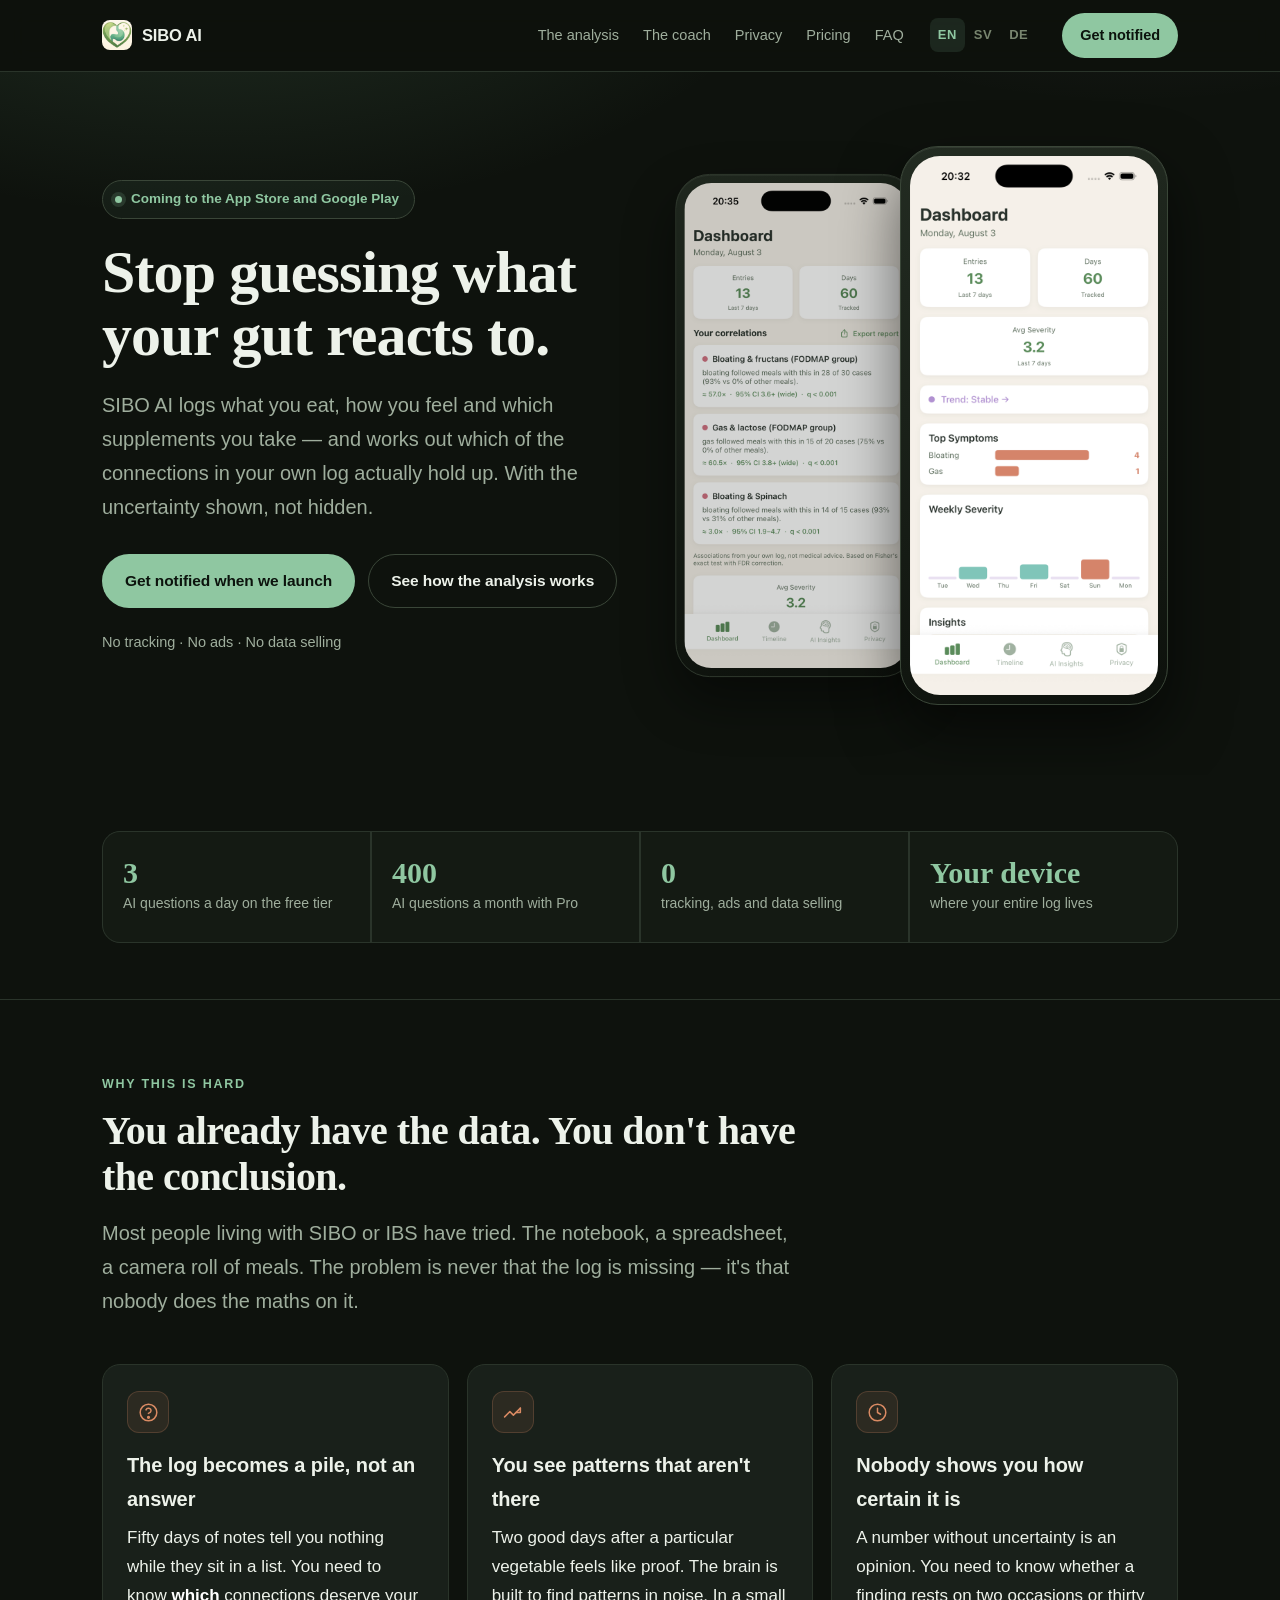
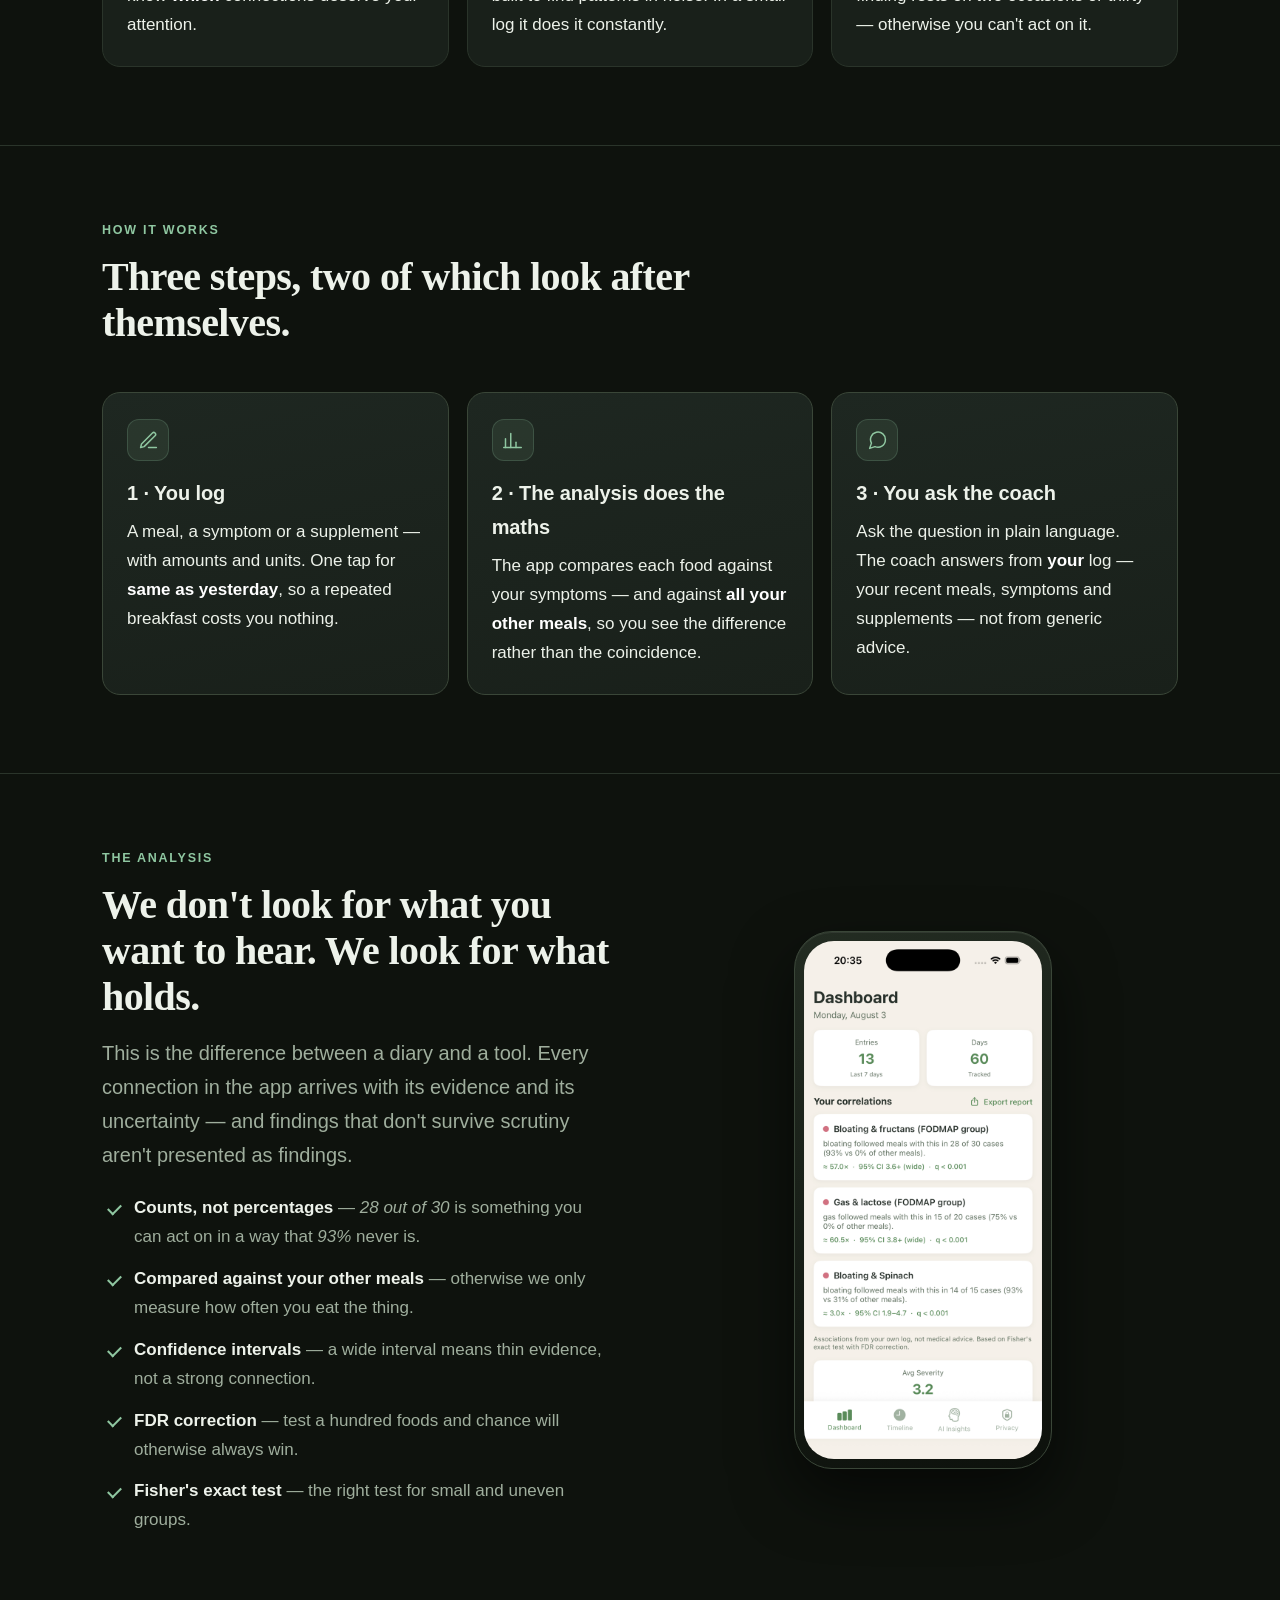
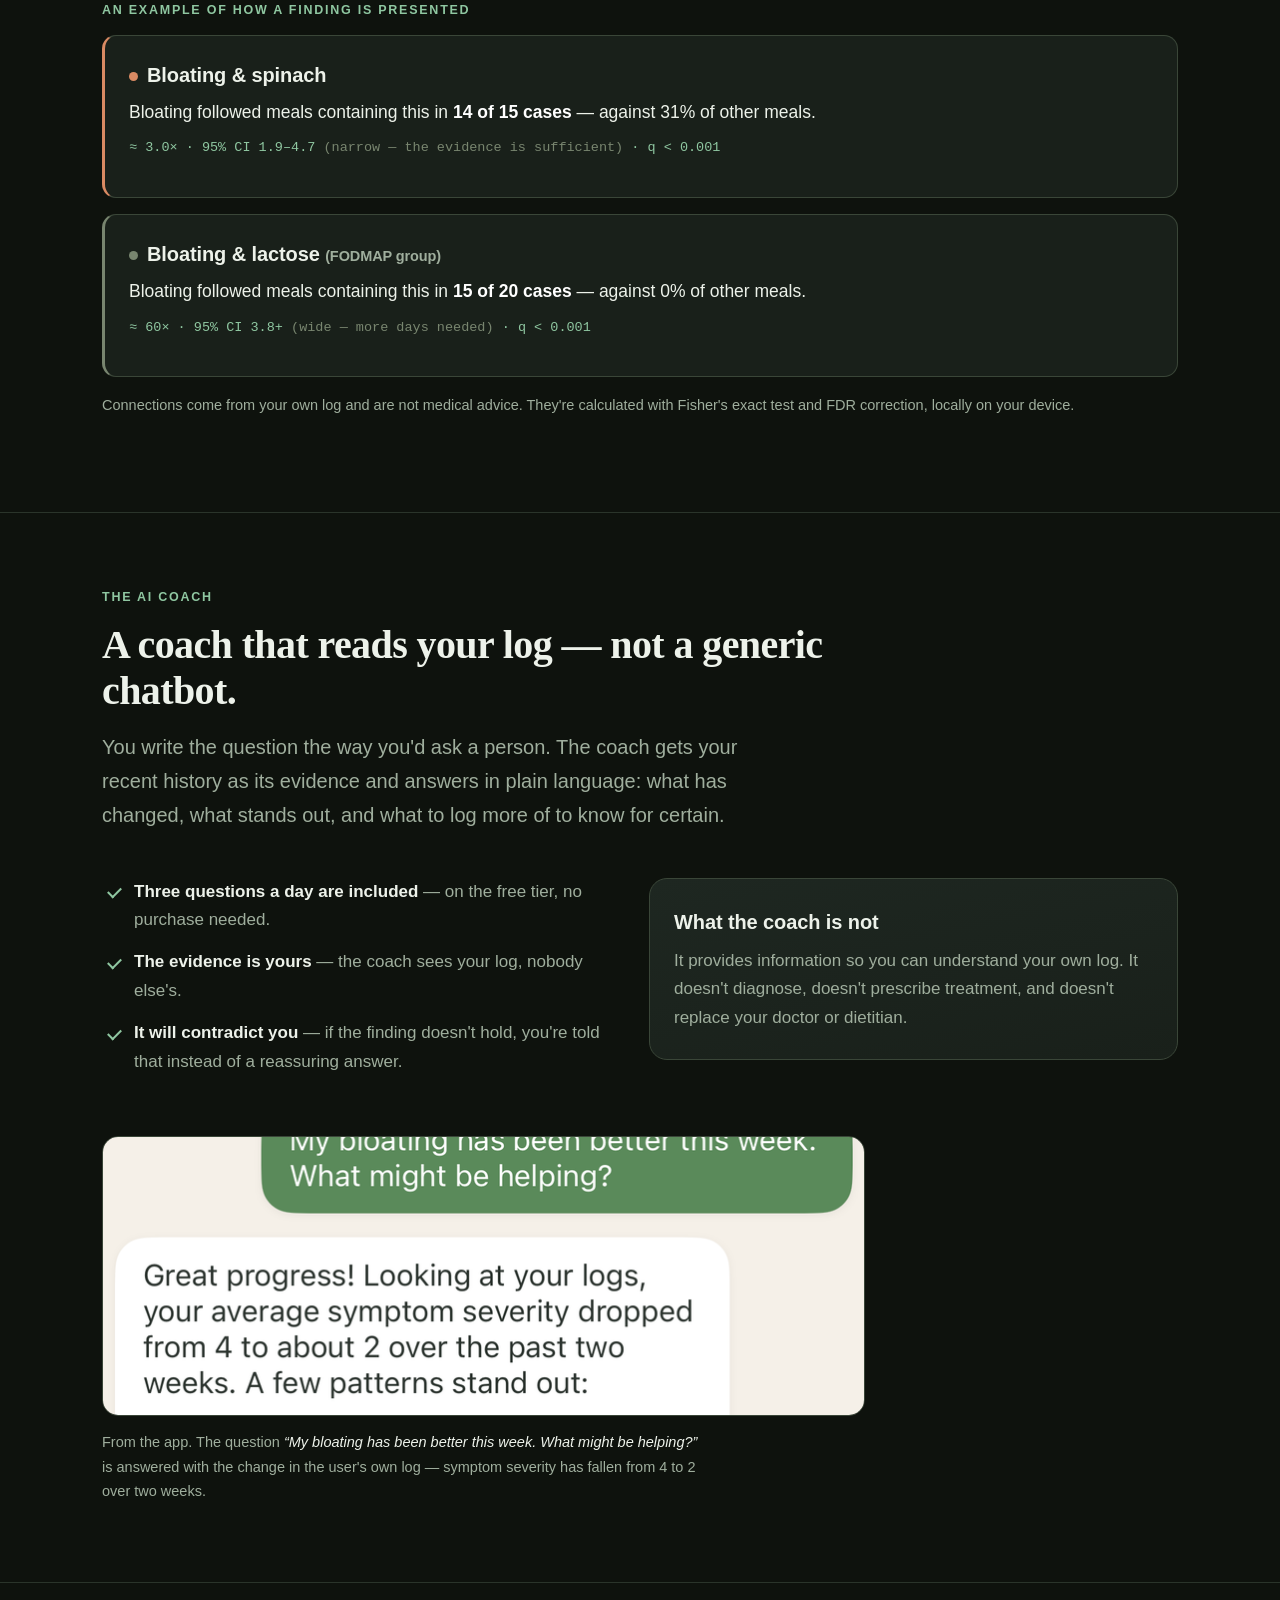
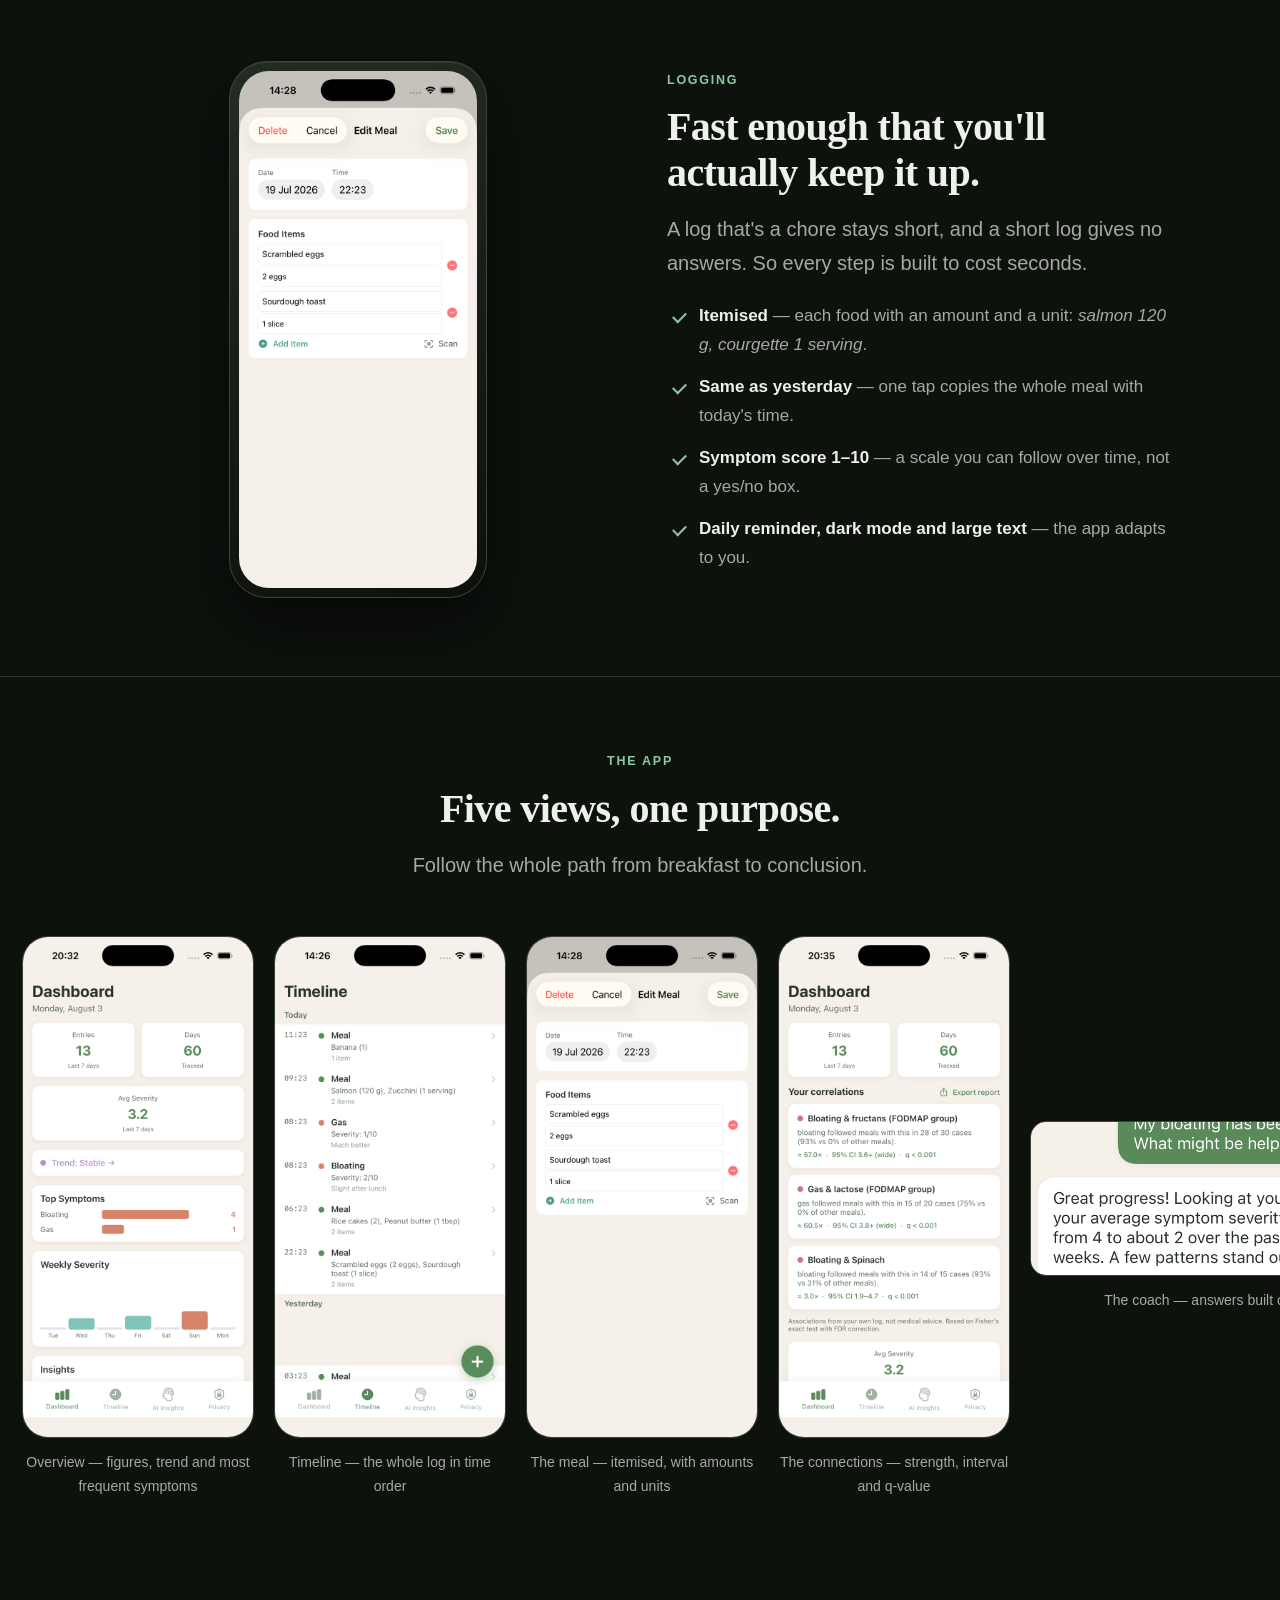
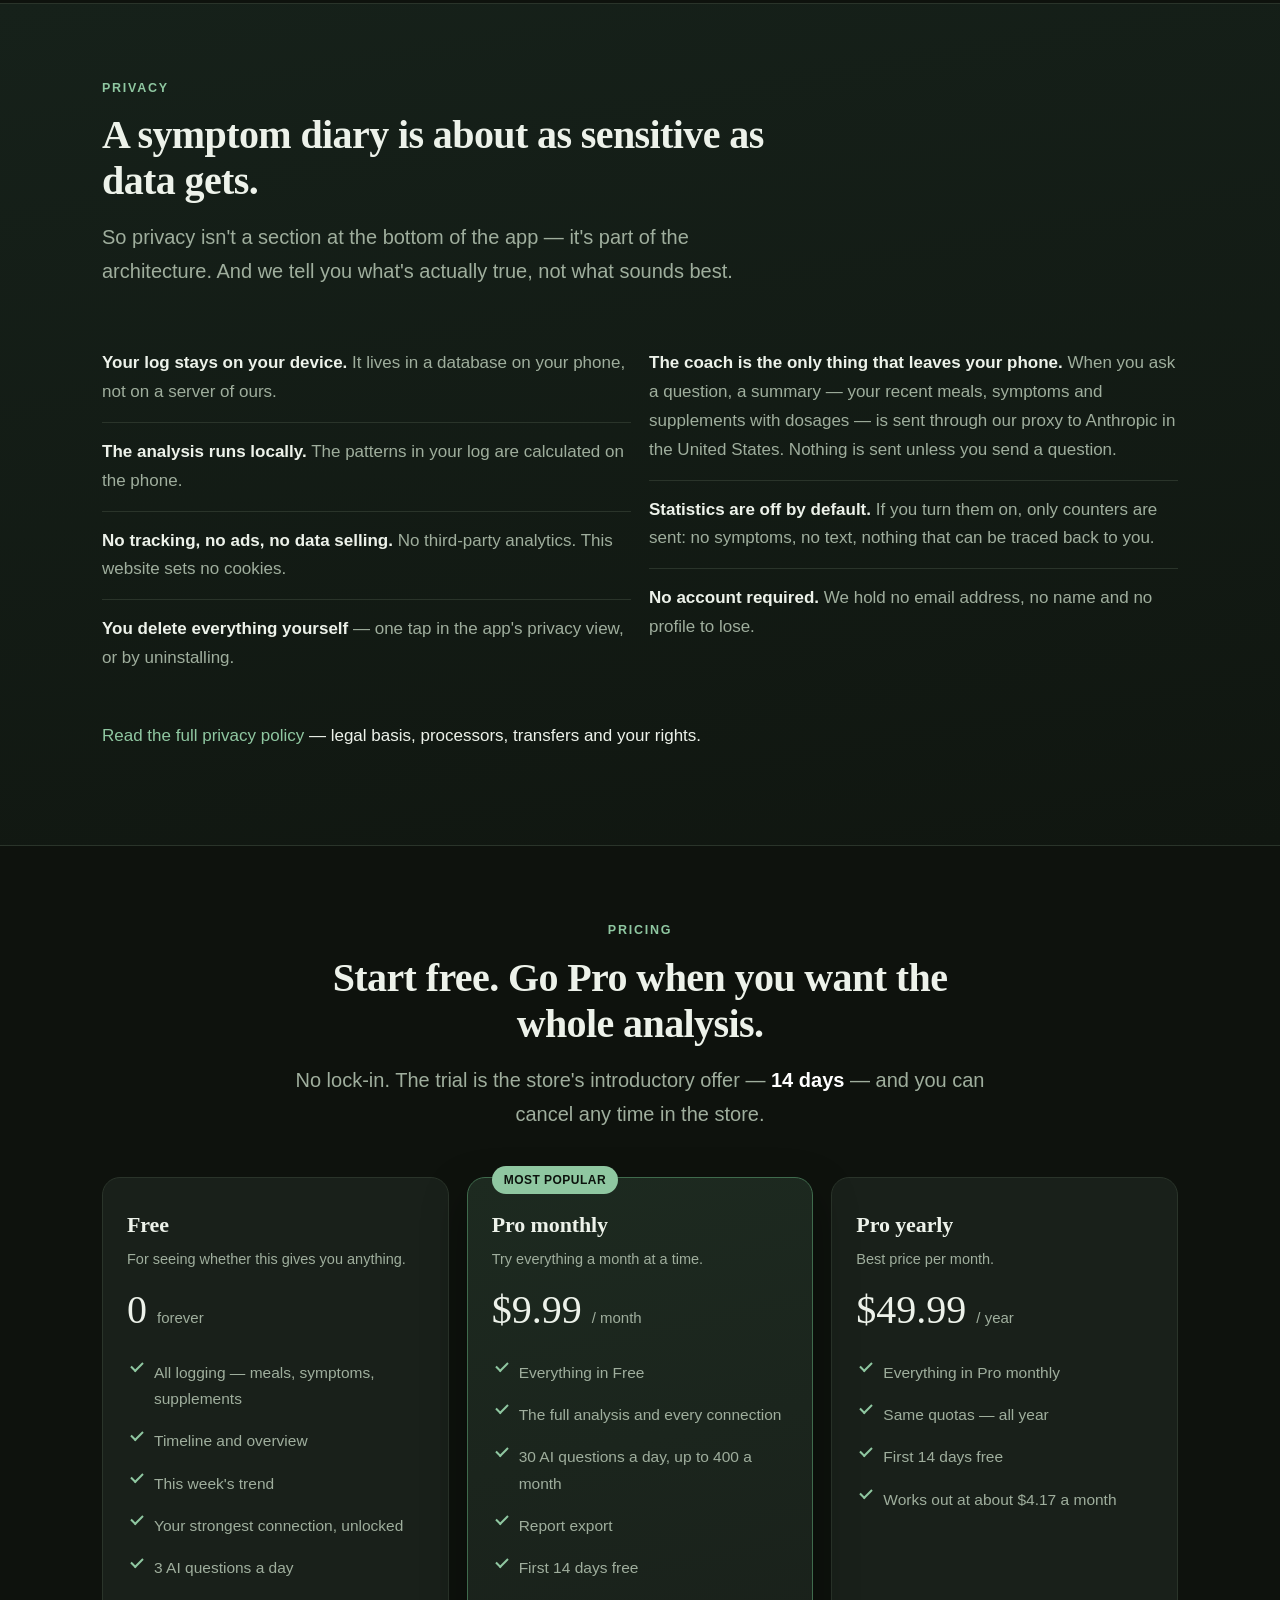
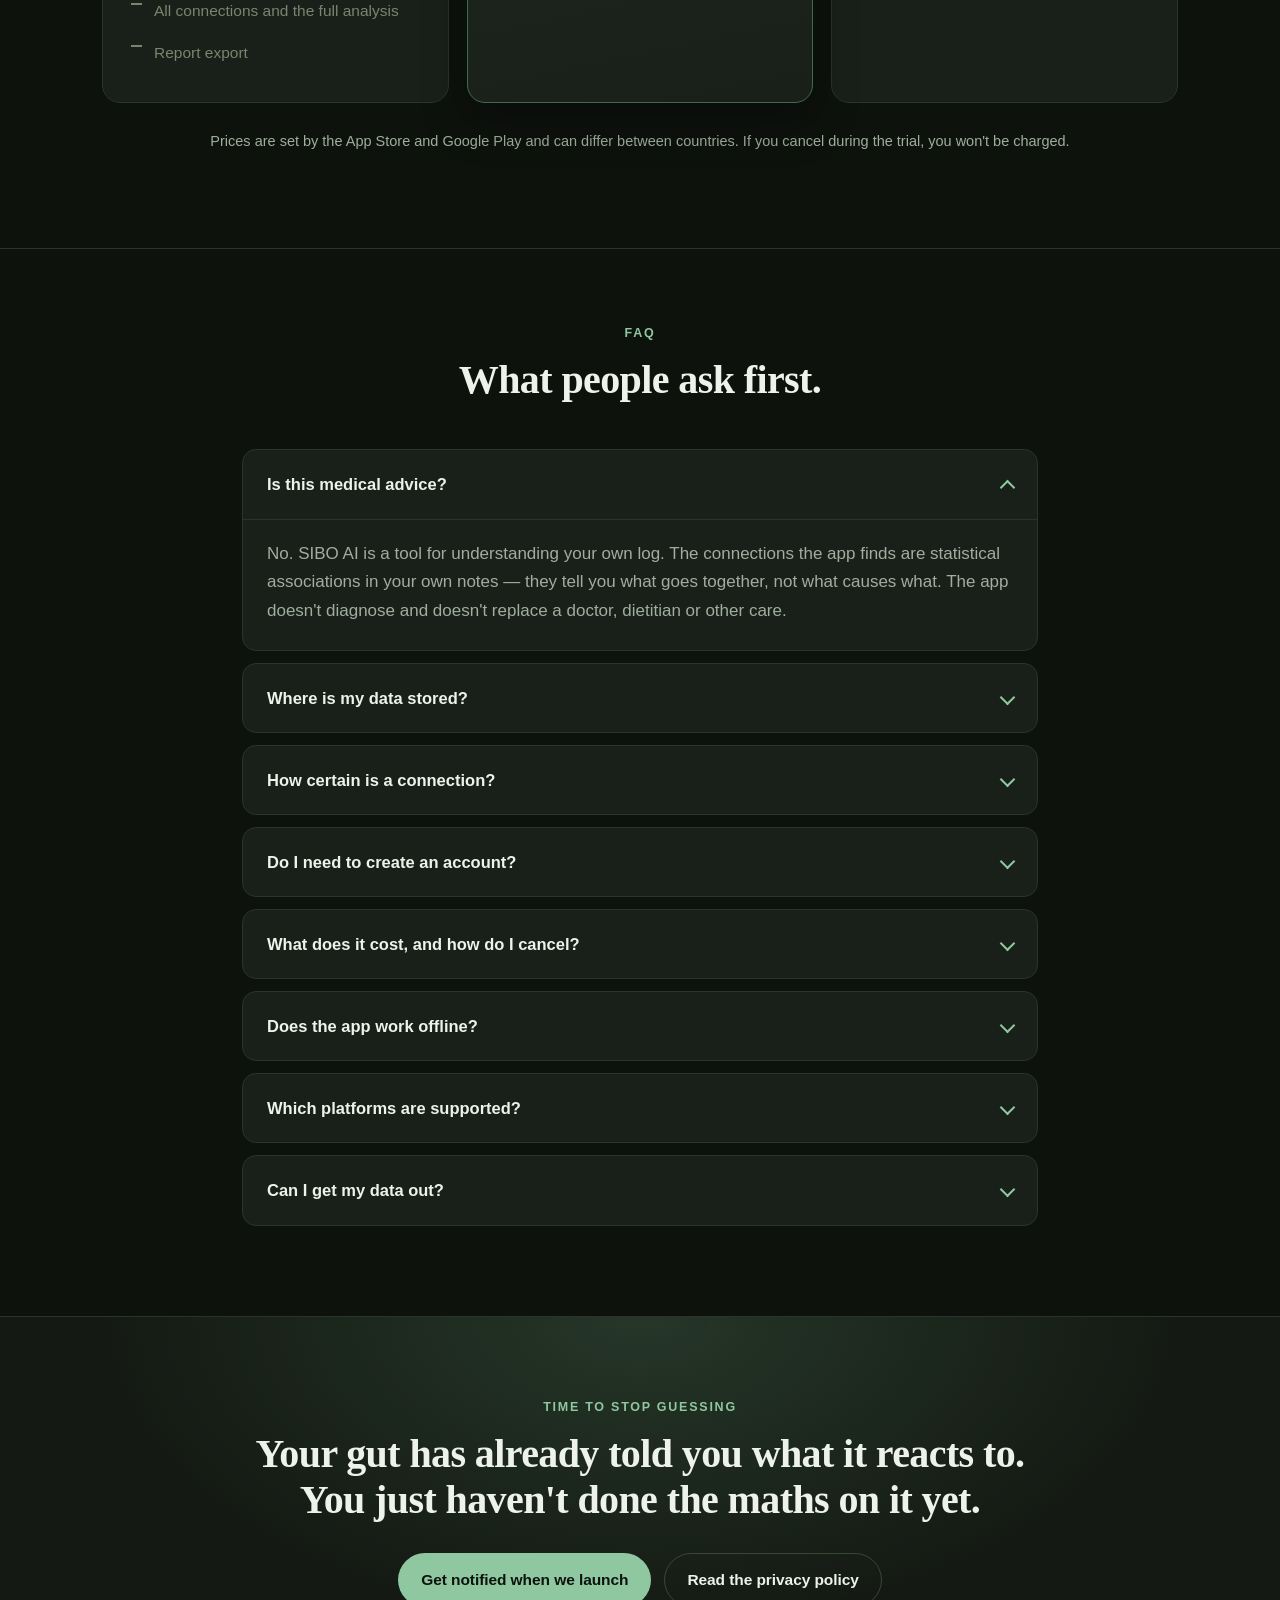
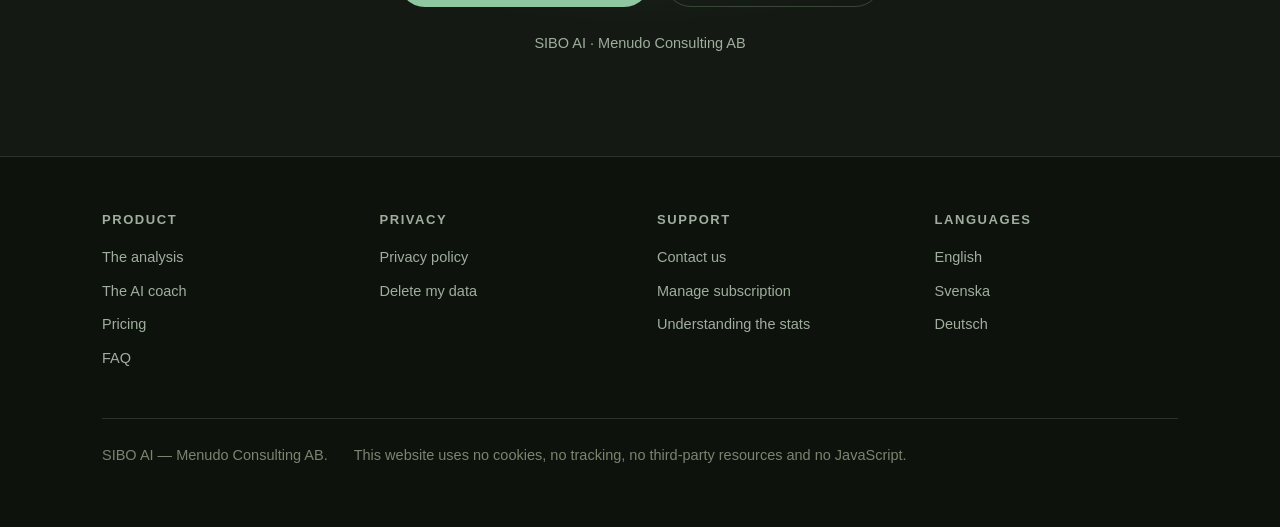
==== commit 31fea45d: "Sajten flerspråkig: engelska primärt, svenska och tyska valbara Engelska flyttar till / och blir pri" ====
--- a/index.html
+++ b/index.html
@@ -1,28 +1,34 @@
 <!DOCTYPE html>
-<html lang="sv">
+<html lang="en">
 <head>
 <meta charset="utf-8">
 <meta name="viewport" content="width=device-width, initial-scale=1">
-<title>SIBO AI — hitta mönstret bakom dina magbesvär</title>
-<meta name="description" content="Logga mat, symtom och tillskott på sekunder. SIBO AI räknar ut vilka samband i din egen logg som faktiskt håller — med osäkerheten redovisad. Ingen spårning, inga annonser.">
+<title>SIBO AI — find the pattern behind your gut symptoms</title>
+<meta name="description" content="Log meals, symptoms and supplements in seconds. SIBO AI works out which connections in your own log actually hold up — with the uncertainty shown. No tracking, no ads.">
 <meta name="robots" content="index,follow">
 <meta name="theme-color" content="#0e120d">
 <link rel="canonical" href="https://siboai.app/">
+<link rel="alternate" hreflang="en" href="https://siboai.app/">
+<link rel="alternate" hreflang="sv" href="https://siboai.app/sv/">
+<link rel="alternate" hreflang="de" href="https://siboai.app/de/">
+<link rel="alternate" hreflang="x-default" href="https://siboai.app/">
 <link rel="icon" href="/img/favicon-64.png" sizes="64x64">
 <link rel="icon" href="/img/icon-192.png" sizes="192x192">
 <link rel="apple-touch-icon" href="/img/apple-touch-icon.png">
 <meta property="og:type" content="website">
 <meta property="og:url" content="https://siboai.app/">
 <meta property="og:site_name" content="SIBO AI">
-<meta property="og:locale" content="sv_SE">
-<meta property="og:title" content="SIBO AI — hitta mönstret bakom dina magbesvär">
-<meta property="og:description" content="Din egen logg, statistiskt genomlyst. Se vilka livsmedel som faktiskt följs av vilka symtom — med konfidensintervall, inte magkänsla.">
+<meta property="og:locale" content="en_US">
+<meta property="og:locale:alternate" content="sv_SE">
+<meta property="og:locale:alternate" content="de_DE">
+<meta property="og:title" content="SIBO AI — find the pattern behind your gut symptoms">
+<meta property="og:description" content="Your own log, put through real statistics. See which foods actually go with which symptoms — with confidence intervals, not gut feeling.">
 <meta property="og:image" content="https://siboai.app/img/og.jpg">
 <meta property="og:image:width" content="1024">
 <meta property="og:image:height" content="500">
 <meta name="twitter:card" content="summary_large_image">
-<meta name="twitter:title" content="SIBO AI — hitta mönstret bakom dina magbesvär">
-<meta name="twitter:description" content="Din egen logg, statistiskt genomlyst. Med osäkerheten redovisad.">
+<meta name="twitter:title" content="SIBO AI — find the pattern behind your gut symptoms">
+<meta name="twitter:description" content="Your own log, put through real statistics. With the uncertainty shown.">
 <meta name="twitter:image" content="https://siboai.app/img/og.jpg">
 <link rel="stylesheet" href="/styles.css">
 </head>
@@ -31,13 +37,18 @@
 <header class="site"><div class="wrap">
   <a class="brand" href="/"><img src="/img/icon-192.png" alt="">SIBO AI</a>
   <nav>
-    <a href="#analys">Analysen</a>
-    <a href="#coachen">Coachen</a>
-    <a href="#integritet">Integritet</a>
-    <a href="#pris">Pris</a>
-    <a href="#faq">Frågor</a>
+    <a href="#analysis">The analysis</a>
+    <a href="#coach">The coach</a>
+    <a href="#privacy">Privacy</a>
+    <a href="#pricing">Pricing</a>
+    <a href="#faq">FAQ</a>
   </nav>
-  <a class="btn btn-primary btn-sm" href="/support.html">Få besked vid lansering</a>
+  <div class="langs" aria-label="Language">
+    <a href="/" hreflang="en" title="English" aria-current="page">EN</a>
+    <a href="/sv/" hreflang="sv" title="Svenska">SV</a>
+    <a href="/de/" hreflang="de" title="Deutsch">DE</a>
+  </div>
+  <a class="btn btn-primary btn-sm" href="/support.html">Get notified</a>
 </div></header>
 
 <main>
@@ -47,327 +58,327 @@
   <div class="wrap">
     <div class="hero-grid">
       <div>
-        <span class="pill"><span class="dot"></span>Kommer till App Store och Google Play</span>
-        <h1>Sluta gissa vad din mage reagerar på.</h1>
-        <p class="lede">SIBO AI loggar vad du äter, hur du mår och vilka tillskott du tar — och räknar ut vilka samband i din egen logg som faktiskt håller. Med osäkerheten redovisad, inte bortglömd.</p>
+        <span class="pill"><span class="dot"></span>Coming to the App Store and Google Play</span>
+        <h1>Stop guessing what your gut reacts to.</h1>
+        <p class="lede">SIBO AI logs what you eat, how you feel and which supplements you take — and works out which of the connections in your own log actually hold up. With the uncertainty shown, not hidden.</p>
         <div class="cta-row">
-          <a class="btn btn-primary" href="/support.html">Få besked när appen släpps</a>
-          <a class="btn btn-ghost" href="#analys">Se hur analysen fungerar</a>
+          <a class="btn btn-primary" href="/support.html">Get notified when we launch</a>
+          <a class="btn btn-ghost" href="#analysis">See how the analysis works</a>
         </div>
-        <p class="small muted" style="margin-top:22px">Ingen spårning · Inga annonser · Ingen dataförsäljning</p>
+        <p class="small muted" style="margin-top:22px">No tracking · No ads · No data selling</p>
       </div>
       <div class="phones">
-        <div class="phone phone-back"><img src="/img/5-correlations.png" alt="Sambandsanalys i SIBO AI: vilka livsmedel som följs av vilka symtom" width="644" height="1400"></div>
-        <div class="phone phone-front"><img src="/img/1-dashboard.png" alt="Översikten i SIBO AI: dygnets siffror, veckans trend och vanligaste symtom" width="644" height="1400"></div>
+        <div class="phone phone-back"><img src="/img/5-correlations.png" alt="Correlation analysis in SIBO AI: which foods go with which symptoms" width="644" height="1400"></div>
+        <div class="phone phone-front"><img src="/img/1-dashboard.png" alt="The overview in SIBO AI: this week's figures, the trend and your most frequent symptoms" width="644" height="1400"></div>
       </div>
     </div>
   </div>
 </div>
 
-<!-- ============ SIFFROR ============ -->
+<!-- ============ FIGURES ============ -->
 <section class="tight">
   <div class="wrap">
     <div class="stats">
-      <div class="stat"><b>3</b><span>AI-frågor per dag i gratisnivån</span></div>
-      <div class="stat"><b>400</b><span>AI-frågor i månaden med Pro</span></div>
-      <div class="stat"><b>0</b><span>spårning, annonser och dataförsäljning</span></div>
-      <div class="stat"><b>Din enhet</b><span>där hela din logg ligger</span></div>
-    </div>
-  </div>
-</section>
-
-<!-- ============ PROBLEMET ============ -->
+      <div class="stat"><b>3</b><span>AI questions a day on the free tier</span></div>
+      <div class="stat"><b>400</b><span>AI questions a month with Pro</span></div>
+      <div class="stat"><b>0</b><span>tracking, ads and data selling</span></div>
+      <div class="stat"><b>Your device</b><span>where your entire log lives</span></div>
+    </div>
+  </div>
+</section>
+
+<!-- ============ THE PROBLEM ============ -->
 <section class="section-rule">
   <div class="wrap">
     <div class="section-head">
-      <p class="eyebrow">Varför det är svårt</p>
-      <h2>Du har redan datan. Du saknar slutsatsen.</h2>
-      <p class="lede">De flesta som lever med SIBO eller IBS har försökt. Anteckningsboken, ett kalkylark, ett fotoalbum med måltider. Problemet är aldrig att loggen saknas — det är att ingen räknar på den.</p>
+      <p class="eyebrow">Why this is hard</p>
+      <h2>You already have the data. You don't have the conclusion.</h2>
+      <p class="lede">Most people living with SIBO or IBS have tried. The notebook, a spreadsheet, a camera roll of meals. The problem is never that the log is missing — it's that nobody does the maths on it.</p>
     </div>
     <div class="grid grid-3">
       <div class="card">
         <div class="ico ico-warm"><svg viewBox="0 0 24 24"><path d="M9.1 9a3 3 0 0 1 5.8 1c0 2-3 3-3 3"/><circle cx="12" cy="17.5" r="1"/><circle cx="12" cy="12" r="9.5"/></svg></div>
-        <h3>Loggen blir en hög, inte ett svar</h3>
-        <p>Femtio dagars anteckningar säger ingenting när de ligger i en lista. Du behöver veta <strong>vilka</strong> kopplingar som är värda att bry sig om.</p>
+        <h3>The log becomes a pile, not an answer</h3>
+        <p>Fifty days of notes tell you nothing while they sit in a list. You need to know <strong>which</strong> connections deserve your attention.</p>
       </div>
       <div class="card">
         <div class="ico ico-warm"><svg viewBox="0 0 24 24"><path d="M3 17l6-6 4 4 8-8"/><path d="M21 7v5h-5"/></svg></div>
-        <h3>Du ser mönster som inte finns</h3>
-        <p>Två bra dagar efter en viss grönsak känns som bevis. Hjärnan är byggd för att hitta mönster i brus. I en liten logg gör den det hela tiden.</p>
+        <h3>You see patterns that aren't there</h3>
+        <p>Two good days after a particular vegetable feels like proof. The brain is built to find patterns in noise. In a small log it does it constantly.</p>
       </div>
       <div class="card">
         <div class="ico ico-warm"><svg viewBox="0 0 24 24"><circle cx="12" cy="12" r="9.5"/><path d="M12 7v5l3.5 2"/></svg></div>
-        <h3>Ingen visar hur säkert det är</h3>
-        <p>En siffra utan osäkerhet är en åsikt. Du behöver veta om ett fynd bygger på 2 tillfällen eller på 30 — annars kan du inte agera på det.</p>
-      </div>
-    </div>
-  </div>
-</section>
-
-<!-- ============ SÅ FUNKAR DET ============ -->
+        <h3>Nobody shows you how certain it is</h3>
+        <p>A number without uncertainty is an opinion. You need to know whether a finding rests on two occasions or thirty — otherwise you can't act on it.</p>
+      </div>
+    </div>
+  </div>
+</section>
+
+<!-- ============ HOW IT WORKS ============ -->
 <section class="section-rule">
   <div class="wrap">
     <div class="section-head">
-      <p class="eyebrow">Så funkar det</p>
-      <h2>Tre steg, varav två sköter sig själva.</h2>
+      <p class="eyebrow">How it works</p>
+      <h2>Three steps, two of which look after themselves.</h2>
     </div>
     <div class="grid grid-3">
       <div class="card card-hi">
         <div class="ico"><svg viewBox="0 0 24 24"><path d="M12 20h9"/><path d="M16.5 3.5a2.1 2.1 0 0 1 3 3L7 19l-4 1 1-4z"/></svg></div>
-        <h3>1 · Du loggar</h3>
-        <p>Måltid, symtom eller tillskott — med mängd och enhet. Ett tryck för <strong>samma som igår</strong>, så en återkommande frukost kostar dig ingenting.</p>
+        <h3>1 · You log</h3>
+        <p>A meal, a symptom or a supplement — with amounts and units. One tap for <strong>same as yesterday</strong>, so a repeated breakfast costs you nothing.</p>
       </div>
       <div class="card card-hi">
         <div class="ico"><svg viewBox="0 0 24 24"><path d="M4 20V10"/><path d="M10 20V4"/><path d="M16 20v-6"/><path d="M22 20H2"/></svg></div>
-        <h3>2 · Analysen räknar</h3>
-        <p>Appen jämför varje livsmedel mot dina symtom — och mot <strong>alla övriga måltider</strong>, så att du ser skillnaden och inte bara sammanträffandet.</p>
+        <h3>2 · The analysis does the maths</h3>
+        <p>The app compares each food against your symptoms — and against <strong>all your other meals</strong>, so you see the difference rather than the coincidence.</p>
       </div>
       <div class="card card-hi">
         <div class="ico"><svg viewBox="0 0 24 24"><path d="M21 11.5a8.4 8.4 0 0 1-11.9 7.5L3 21l2.1-6a8.5 8.5 0 1 1 15.9-3.5z"/></svg></div>
-        <h3>3 · Du frågar coachen</h3>
-        <p>Ställ frågan i klartext. Coachen svarar utifrån <strong>din</strong> logg — den senaste tidens måltider, symtom och tillskott — inte utifrån allmänna råd.</p>
-      </div>
-    </div>
-  </div>
-</section>
-
-<!-- ============ ANALYSEN ============ -->
-<section class="section-rule" id="analys">
+        <h3>3 · You ask the coach</h3>
+        <p>Ask the question in plain language. The coach answers from <strong>your</strong> log — your recent meals, symptoms and supplements — not from generic advice.</p>
+      </div>
+    </div>
+  </div>
+</section>
+
+<!-- ============ THE ANALYSIS ============ -->
+<section class="section-rule" id="analysis">
   <div class="wrap">
     <div class="split">
       <div>
-        <p class="eyebrow">Analysen</p>
-        <h2>Vi letar inte efter det du vill höra. Vi letar efter det som håller.</h2>
-        <p class="lede">Det här är skillnaden mellan en dagbok och ett verktyg. Varje samband i appen kommer med sitt underlag och sin osäkerhet — och fynd som inte håller för granskning presenteras inte som fynd.</p>
+        <p class="eyebrow">The analysis</p>
+        <h2>We don't look for what you want to hear. We look for what holds.</h2>
+        <p class="lede">This is the difference between a diary and a tool. Every connection in the app arrives with its evidence and its uncertainty — and findings that don't survive scrutiny aren't presented as findings.</p>
         <ul class="checklist">
-          <li><strong>Antal tillfällen, inte procent</strong> — <em>28 av 30</em> går att förhålla sig till på ett sätt som <em>93&nbsp;%</em> aldrig gör.</li>
-          <li><strong>Jämförelse mot övriga måltider</strong> — annars mäter vi bara hur ofta du äter saken.</li>
-          <li><strong>Konfidensintervall</strong> — ett brett intervall betyder tunt underlag, inte starkt samband.</li>
-          <li><strong>FDR-korrigering</strong> — när du testar hundra livsmedel vinner slumpen annars alltid.</li>
-          <li><strong>Fisher's exakta test</strong> — rätt test för små och ojämna grupper.</li>
-        </ul>
-      </div>
-      <div class="phone"><img src="/img/5-correlations.png" alt="Sambandslistan i SIBO AI med styrka, konfidensintervall och q-värde" width="644" height="1400"></div>
+          <li><strong>Counts, not percentages</strong> — <em>28 out of 30</em> is something you can act on in a way that <em>93%</em> never is.</li>
+          <li><strong>Compared against your other meals</strong> — otherwise we only measure how often you eat the thing.</li>
+          <li><strong>Confidence intervals</strong> — a wide interval means thin evidence, not a strong connection.</li>
+          <li><strong>FDR correction</strong> — test a hundred foods and chance will otherwise always win.</li>
+          <li><strong>Fisher's exact test</strong> — the right test for small and uneven groups.</li>
+        </ul>
+      </div>
+      <div class="phone"><img src="/img/5-correlations.png" alt="The list of connections in SIBO AI with strength, confidence interval and q-value" width="644" height="1400"></div>
     </div>
 
     <div style="margin-top:56px">
-      <p class="eyebrow">Exempel på hur ett fynd presenteras</p>
+      <p class="eyebrow">An example of how a finding is presented</p>
       <div class="proof">
-        <h3><span class="bullet-warm"></span>Uppblåsthet &amp; spenat</h3>
-        <p class="finding">Uppblåsthet följde på måltider med detta i <strong>14 av 15 fall</strong> — mot 31&nbsp;% av övriga måltider.</p>
-        <p class="meta">≈ 3,0× · 95&nbsp;% KI 1,9–4,7 <em>(smalt — underlaget räcker)</em> · q &lt; 0,001</p>
+        <h3><span class="bullet-warm"></span>Bloating &amp; spinach</h3>
+        <p class="finding">Bloating followed meals containing this in <strong>14 of 15 cases</strong> — against 31% of other meals.</p>
+        <p class="meta">≈ 3.0× · 95% CI 1.9–4.7 <em>(narrow — the evidence is sufficient)</em> · q &lt; 0.001</p>
       </div>
       <div class="proof" style="border-left-color: var(--muted-dim)">
-        <h3><span class="bullet-warm" style="background: var(--muted-dim)"></span>Uppblåsthet &amp; laktos <span class="muted small">(FODMAP-grupp)</span></h3>
-        <p class="finding">Uppblåsthet följde på måltider med detta i <strong>15 av 20 fall</strong> — mot 0&nbsp;% av övriga måltider.</p>
-        <p class="meta">≈ 60× · 95&nbsp;% KI 3,8+ <em>(brett — fler dagar behövs)</em> · q &lt; 0,001</p>
-      </div>
-      <p class="small muted">Sambanden kommer ur din egen logg och är inte medicinsk rådgivning. De räknas med Fisher's exakta test och FDR-korrigering, lokalt på din enhet.</p>
-    </div>
-  </div>
-</section>
-
-<!-- ============ COACHEN ============ -->
-<section class="section-rule" id="coachen">
+        <h3><span class="bullet-warm" style="background: var(--muted-dim)"></span>Bloating &amp; lactose <span class="muted small">(FODMAP group)</span></h3>
+        <p class="finding">Bloating followed meals containing this in <strong>15 of 20 cases</strong> — against 0% of other meals.</p>
+        <p class="meta">≈ 60× · 95% CI 3.8+ <em>(wide — more days needed)</em> · q &lt; 0.001</p>
+      </div>
+      <p class="small muted">Connections come from your own log and are not medical advice. They're calculated with Fisher's exact test and FDR correction, locally on your device.</p>
+    </div>
+  </div>
+</section>
+
+<!-- ============ THE COACH ============ -->
+<section class="section-rule" id="coach">
   <div class="wrap">
     <div class="section-head" style="max-width:80ch">
-      <p class="eyebrow">AI-coachen</p>
-      <h2>En coach som läser din logg — inte en allmän chatbot.</h2>
-      <p class="lede">Du skriver frågan som du skulle ställa den till en människa. Coachen får din senaste tid som underlag och svarar i klartext: vad som förändrats, vad som sticker ut, och vad du bör logga mer av för att veta säkert.</p>
+      <p class="eyebrow">The AI coach</p>
+      <h2>A coach that reads your log — not a generic chatbot.</h2>
+      <p class="lede">You write the question the way you'd ask a person. The coach gets your recent history as its evidence and answers in plain language: what has changed, what stands out, and what to log more of to know for certain.</p>
     </div>
     <div class="grid grid-2">
       <ul class="checklist" style="margin-top:0">
-        <li><strong>Tre frågor om dagen ingår</strong> — i gratisnivån, utan köp.</li>
-        <li><strong>Underlaget är ditt</strong> — coachen ser din logg, inte någon annans.</li>
-        <li><strong>Den säger emot dig</strong> — håller inte fyndet, får du veta det i stället för ett bekräftande svar.</li>
+        <li><strong>Three questions a day are included</strong> — on the free tier, no purchase needed.</li>
+        <li><strong>The evidence is yours</strong> — the coach sees your log, nobody else's.</li>
+        <li><strong>It will contradict you</strong> — if the finding doesn't hold, you're told that instead of a reassuring answer.</li>
       </ul>
       <div class="card card-hi" style="align-self:start">
-        <h3>Vad coachen inte är</h3>
-        <p class="muted" style="margin-bottom:0">Den ger information för att du ska förstå din egen logg. Den ställer inga diagnoser, föreskriver ingen behandling och ersätter inte läkare eller dietist.</p>
+        <h3>What the coach is not</h3>
+        <p class="muted" style="margin-bottom:0">It provides information so you can understand your own log. It doesn't diagnose, doesn't prescribe treatment, and doesn't replace your doctor or dietitian.</p>
       </div>
     </div>
     <figure class="banner">
-      <img src="/img/ai-utdrag.png" alt="Ur appen: AI-coachen besvarar frågan om varför uppblåstheten blivit bättre, med förändringen i användarens egen logg som underlag" width="763" height="323">
-      <figcaption>Ur appen. Frågan <em>”My bloating has been better this week. What might be helping?”</em> besvaras med förändringen i användarens egen logg — symtomgraden har gått från 4 till 2 på två veckor.</figcaption>
+      <img src="/img/ai-utdrag.png" alt="From the app: the AI coach answers a question about why bloating improved, using the change in the user's own log as the evidence" width="763" height="279">
+      <figcaption>From the app. The question <em>“My bloating has been better this week. What might be helping?”</em> is answered with the change in the user's own log — symptom severity has fallen from 4 to 2 over two weeks.</figcaption>
     </figure>
   </div>
 </section>
 
-<!-- ============ LOGGNINGEN ============ -->
+<!-- ============ LOGGING ============ -->
 <section class="section-rule">
   <div class="wrap">
     <div class="split">
-      <div class="phone"><img src="/img/4-symptom.png" alt="Redigera måltid i SIBO AI med postvis loggning av livsmedel och mängder" width="644" height="1400"></div>
+      <div class="phone"><img src="/img/4-symptom.png" alt="Editing a meal in SIBO AI, with itemised logging of foods and amounts" width="644" height="1400"></div>
       <div>
-        <p class="eyebrow">Loggningen</p>
-        <h2>Snabb nog att du faktiskt orkar.</h2>
-        <p class="lede">En logg som är jobbig att fylla i blir kort, och en kort logg ger inga svar. Därför är varje steg byggt för att kosta sekunder.</p>
+        <p class="eyebrow">Logging</p>
+        <h2>Fast enough that you'll actually keep it up.</h2>
+        <p class="lede">A log that's a chore stays short, and a short log gives no answers. So every step is built to cost seconds.</p>
         <ul class="checklist">
-          <li><strong>Postvis</strong> — varje livsmedel med mängd och enhet: <em>salm 120 g, zucchini 1 portion</em>.</li>
-          <li><strong>Samma som igår</strong> — ett tryck kopierar hela måltiden med dagens tid.</li>
-          <li><strong>Symtomgrad 1–10</strong> — en skala som går att följa över tid, inte en ja/nej-ruta.</li>
-          <li><strong>Daglig påminnelse, mörkt läge och stor text</strong> — appen rättar sig efter dig.</li>
-        </ul>
-      </div>
-    </div>
-  </div>
-</section>
-
-<!-- ============ GALLERI ============ -->
+          <li><strong>Itemised</strong> — each food with an amount and a unit: <em>salmon 120 g, courgette 1 serving</em>.</li>
+          <li><strong>Same as yesterday</strong> — one tap copies the whole meal with today's time.</li>
+          <li><strong>Symptom score 1–10</strong> — a scale you can follow over time, not a yes/no box.</li>
+          <li><strong>Daily reminder, dark mode and large text</strong> — the app adapts to you.</li>
+        </ul>
+      </div>
+    </div>
+  </div>
+</section>
+
+<!-- ============ GALLERY ============ -->
 <section class="section-rule">
   <div class="wrap">
     <div class="section-head center">
-      <p class="eyebrow">Appen</p>
-      <h2>Fem vyer, ett syfte.</h2>
-      <p class="lede">Följ med hela vägen från frukosten till slutsatsen.</p>
+      <p class="eyebrow">The app</p>
+      <h2>Five views, one purpose.</h2>
+      <p class="lede">Follow the whole path from breakfast to conclusion.</p>
     </div>
   </div>
   <div class="strip">
-    <figure class="shot"><img src="/img/1-dashboard.png" alt="Översikten i SIBO AI" width="644" height="1400"><figcaption>Översikten — siffror, trend och vanligaste symtom</figcaption></figure>
-    <figure class="shot"><img src="/img/2-timeline.png" alt="Tidslinjen i SIBO AI" width="644" height="1400"><figcaption>Tidslinjen — hela loggen i tidsordning</figcaption></figure>
-    <figure class="shot"><img src="/img/4-symptom.png" alt="Måltidsredigering i SIBO AI" width="644" height="1400"><figcaption>Måltiden — postvis, med mängd och enhet</figcaption></figure>
-    <figure class="shot"><img src="/img/5-correlations.png" alt="Sambandsanalys i SIBO AI" width="644" height="1400"><figcaption>Sambanden — styrka, intervall och q-värde</figcaption></figure>
-    <figure class="shot wide"><img src="/img/ai-utdrag.png" alt="AI-coachen i SIBO AI svarar utifrån användarens egen logg" width="763" height="323"><figcaption>Coachen — svar som bygger på din egen logg</figcaption></figure>
-  </div>
-</section>
-
-<!-- ============ INTEGRITET ============ -->
-<div class="privacy-band" id="integritet">
+    <figure class="shot"><img src="/img/1-dashboard.png" alt="The overview in SIBO AI" width="644" height="1400"><figcaption>Overview — figures, trend and most frequent symptoms</figcaption></figure>
+    <figure class="shot"><img src="/img/2-timeline.png" alt="The timeline in SIBO AI" width="644" height="1400"><figcaption>Timeline — the whole log in time order</figcaption></figure>
+    <figure class="shot"><img src="/img/4-symptom.png" alt="Editing a meal in SIBO AI" width="644" height="1400"><figcaption>The meal — itemised, with amounts and units</figcaption></figure>
+    <figure class="shot"><img src="/img/5-correlations.png" alt="Correlation analysis in SIBO AI" width="644" height="1400"><figcaption>The connections — strength, interval and q-value</figcaption></figure>
+    <figure class="shot wide"><img src="/img/ai-utdrag.png" alt="The AI coach in SIBO AI answering from the user's own log" width="763" height="279"><figcaption>The coach — answers built on your own log</figcaption></figure>
+  </div>
+</section>
+
+<!-- ============ PRIVACY ============ -->
+<div class="privacy-band" id="privacy">
   <section>
     <div class="wrap">
       <div class="section-head">
-        <p class="eyebrow">Integritet</p>
-        <h2>En symtomdagbok är bland det känsligaste du kan föra.</h2>
-        <p class="lede">Därför är integriteten inte ett avsnitt längst ner i appen — den är en del av arkitekturen. Och vi säger vad som faktiskt gäller, inte vad som låter bäst.</p>
+        <p class="eyebrow">Privacy</p>
+        <h2>A symptom diary is about as sensitive as data gets.</h2>
+        <p class="lede">So privacy isn't a section at the bottom of the app — it's part of the architecture. And we tell you what's actually true, not what sounds best.</p>
       </div>
       <div class="grid grid-2">
         <ul class="ticklist">
-          <li><b>Loggen ligger på din enhet.</b> Den finns i en databas i telefonen, inte på en server hos oss.</li>
-          <li><b>Analysen räknas lokalt.</b> Mönstren i din logg beräknas i telefonen.</li>
-          <li><b>Ingen spårning, inga annonser, ingen dataförsäljning.</b> Ingen tredjepartsanalys. Den här webbplatsen sätter inga cookies.</li>
-          <li><b>Du raderar allt själv</b> — ett tryck i appens integritetsvy, eller genom att avinstallera.</li>
+          <li><b>Your log stays on your device.</b> It lives in a database on your phone, not on a server of ours.</li>
+          <li><b>The analysis runs locally.</b> The patterns in your log are calculated on the phone.</li>
+          <li><b>No tracking, no ads, no data selling.</b> No third-party analytics. This website sets no cookies.</li>
+          <li><b>You delete everything yourself</b> — one tap in the app's privacy view, or by uninstalling.</li>
         </ul>
         <ul class="ticklist">
-          <li><b>Coachen är det enda som lämnar telefonen.</b> När du ställer en fråga skickas ett sammanhang — den senaste tidens måltider, symtom och tillskott med dosering — via vår proxyserver till Anthropic i USA. Inget skickas om du inte skickar en fråga.</li>
-          <li><b>Statistik är avstängd från början.</b> Slår du på den skickas bara räknare: inga symtom, ingen text, inget som kan knytas till dig.</li>
-          <li><b>Inget konto krävs.</b> Vi har ingen e-postadress, inget namn och ingen profil att förlora.</li>
-        </ul>
-      </div>
-      <p style="margin-top:34px"><a href="/privacy.html">Läs hela integritetspolicyn</a> — rättslig grund, biträden, överföringar och dina rättigheter.</p>
+          <li><b>The coach is the only thing that leaves your phone.</b> When you ask a question, a summary — your recent meals, symptoms and supplements with dosages — is sent through our proxy to Anthropic in the United States. Nothing is sent unless you send a question.</li>
+          <li><b>Statistics are off by default.</b> If you turn them on, only counters are sent: no symptoms, no text, nothing that can be traced back to you.</li>
+          <li><b>No account required.</b> We hold no email address, no name and no profile to lose.</li>
+        </ul>
+      </div>
+      <p style="margin-top:34px"><a href="/privacy.html">Read the full privacy policy</a> — legal basis, processors, transfers and your rights.</p>
     </div>
   </section>
 </div>
 
-<!-- ============ PRIS ============ -->
-<section id="pris">
+<!-- ============ PRICING ============ -->
+<section id="pricing">
   <div class="wrap">
     <div class="section-head center">
-      <p class="eyebrow">Pris</p>
-      <h2>Börja gratis. Bli Pro när du vill ha hela analysen.</h2>
-      <p class="lede">Ingen bindningstid. Provperioden är butikens introduktionserbjudande — <strong>14 dagar</strong> — och sägs upp när som helst i butiken.</p>
+      <p class="eyebrow">Pricing</p>
+      <h2>Start free. Go Pro when you want the whole analysis.</h2>
+      <p class="lede">No lock-in. The trial is the store's introductory offer — <strong>14 days</strong> — and you can cancel any time in the store.</p>
     </div>
     <div class="plans">
       <div class="plan">
-        <h3>Gratis</h3>
-        <p class="muted small">För dig som vill se om det ger något.</p>
-        <p class="price">0&nbsp;<small>för alltid</small></p>
+        <h3>Free</h3>
+        <p class="muted small">For seeing whether this gives you anything.</p>
+        <p class="price">0&nbsp;<small>forever</small></p>
         <ul>
-          <li>All loggning — måltider, symtom, tillskott</li>
-          <li>Tidslinje och översikt</li>
-          <li>Veckans trend</li>
-          <li>Ditt starkaste samband, öppet</li>
-          <li>3 AI-frågor per dag</li>
-          <li class="off">Alla samband och hela analysen</li>
-          <li class="off">Export av rapport</li>
+          <li>All logging — meals, symptoms, supplements</li>
+          <li>Timeline and overview</li>
+          <li>This week's trend</li>
+          <li>Your strongest connection, unlocked</li>
+          <li>3 AI questions a day</li>
+          <li class="off">All connections and the full analysis</li>
+          <li class="off">Report export</li>
         </ul>
       </div>
       <div class="plan plan-hi">
-        <span class="tag">Populärast</span>
-        <h3>Pro månad</h3>
-        <p class="muted small">Testa allt en månad i taget.</p>
-        <p class="price">9,99&nbsp;<small>$ / månad</small></p>
+        <span class="tag">Most popular</span>
+        <h3>Pro monthly</h3>
+        <p class="muted small">Try everything a month at a time.</p>
+        <p class="price">$9.99&nbsp;<small>/ month</small></p>
         <ul>
-          <li>Allt i Gratis</li>
-          <li>Hela analysen och alla samband</li>
-          <li>30 AI-frågor per dag, upp till 400 i månaden</li>
-          <li>Export av rapport</li>
-          <li>Första 14 dagarna gratis</li>
+          <li>Everything in Free</li>
+          <li>The full analysis and every connection</li>
+          <li>30 AI questions a day, up to 400 a month</li>
+          <li>Report export</li>
+          <li>First 14 days free</li>
         </ul>
       </div>
       <div class="plan">
-        <h3>Pro år</h3>
-        <p class="muted small">Bäst pris per månad.</p>
-        <p class="price">49,99&nbsp;<small>$ / år</small></p>
+        <h3>Pro yearly</h3>
+        <p class="muted small">Best price per month.</p>
+        <p class="price">$49.99&nbsp;<small>/ year</small></p>
         <ul>
-          <li>Allt i Pro månad</li>
-          <li>Samma kvoter — hela året</li>
-          <li>Första 14 dagarna gratis</li>
-          <li>Motsvarar cirka 4,17&nbsp;$ i månaden</li>
-        </ul>
-      </div>
-    </div>
-    <p class="small muted center" style="margin-top:26px">Priserna sätts av App Store och Google Play och kan skilja sig mellan länder. Avbryter du under provperioden debiteras du inte.</p>
+          <li>Everything in Pro monthly</li>
+          <li>Same quotas — all year</li>
+          <li>First 14 days free</li>
+          <li>Works out at about $4.17 a month</li>
+        </ul>
+      </div>
+    </div>
+    <p class="small muted center" style="margin-top:26px">Prices are set by the App Store and Google Play and can differ between countries. If you cancel during the trial, you won't be charged.</p>
   </div>
 </section>
 
 <!-- ============ FAQ ============ -->
 <section class="section-rule" id="faq">
-  <div class="wrap" style="max-width:820px">
+  <div class="wrap" style="max-width:840px">
     <div class="section-head center">
-      <p class="eyebrow">Frågor</p>
-      <h2>Det folk brukar fråga först.</h2>
+      <p class="eyebrow">FAQ</p>
+      <h2>What people ask first.</h2>
     </div>
 
     <details class="faq" open>
-      <summary>Är det här medicinsk rådgivning?</summary>
-      <div class="answer"><p>Nej. SIBO AI är ett verktyg för att förstå din egen logg. Sambanden appen hittar är statistiska samband i dina egna anteckningar — de säger vad som följs åt, inte vad som orsakar vad. Appen ställer inga diagnoser och ersätter inte läkare, dietist eller annan vård.</p></div>
-    </details>
-
-    <details class="faq">
-      <summary>Var lagras mina uppgifter?</summary>
-      <div class="answer"><p>I en databas på din egen enhet. Vi har ingen server som håller din logg. Det enda som lämnar telefonen är det sammanhang som skickas när <em>du</em> ställer en fråga till AI-coachen — och då går det via vår proxyserver till Anthropic i USA. Frågar du inget, skickas inget.</p></div>
-    </details>
-
-    <details class="faq">
-      <summary>Hur säkert är ett samband?</summary>
-      <div class="answer"><p>Varje fynd visas med antal tillfällen, styrka, konfidensintervall och q-värde. Ett brett intervall betyder att underlaget är tunt — inte att sambandet saknas. Vi visar hellre osäkerheten öppet än en snygg siffra du inte kan lita på.</p></div>
-    </details>
-
-    <details class="faq">
-      <summary>Behöver jag skapa ett konto?</summary>
-      <div class="answer"><p>Nej. Det finns ingen inloggning, ingen e-postadress och inget namn. Appen fungerar från första sekund och vet inget om vem du är.</p></div>
-    </details>
-
-    <details class="faq">
-      <summary>Vad kostar det, och hur avbryter jag?</summary>
-      <div class="answer"><p>Gratisnivån kostar ingenting och ger dig tre AI-frågor om dagen. Pro finns per månad eller år, med 14 dagars gratis provperiod. Provperioden och prenumerationen ägs av butiken där du köpte den: <strong>iPhone</strong> — Inställningar → ditt namn → Prenumerationer. <strong>Android</strong> — Google Play → Betalningar och prenumerationer. Avbryter du under provperioden debiteras du inte.</p></div>
-    </details>
-
-    <details class="faq">
-      <summary>Fungerar appen utan internet?</summary>
-      <div class="answer"><p>Loggningen, översikten, tidslinjen och mönsteranalysen fungerar helt utan uppkoppling — allt räknas i telefonen. AI-coachen behöver nät, eftersom svaret kommer från en extern modell.</p></div>
-    </details>
-
-    <details class="faq">
-      <summary>Vilka plattformar?</summary>
-      <div class="answer"><p>iPhone och Android. Appen anpassar sig efter mörkt läge, stor text och din tidszon — dygnsgränsen följer din lokala tid, inte en server i ett annat land.</p></div>
-    </details>
-
-    <details class="faq">
-      <summary>Kan jag få ut min data?</summary>
-      <div class="answer"><p>Ja. Du kan exportera en rapport ur appen, och du kan radera allt med ett tryck. Din data är din — den ska inte behöva begäras ut från oss.</p></div>
-    </details>
-  </div>
-</section>
-
-<!-- ============ SLUT-CTA ============ -->
+      <summary>Is this medical advice?</summary>
+      <div class="answer"><p>No. SIBO AI is a tool for understanding your own log. The connections the app finds are statistical associations in your own notes — they tell you what goes together, not what causes what. The app doesn't diagnose and doesn't replace a doctor, dietitian or other care.</p></div>
+    </details>
+
+    <details class="faq">
+      <summary>Where is my data stored?</summary>
+      <div class="answer"><p>In a database on your own device. We hold no server with your log. The only thing that leaves your phone is the context sent when <em>you</em> ask the AI coach a question — and that goes through our proxy to Anthropic in the United States. If you don't ask, nothing is sent.</p></div>
+    </details>
+
+    <details class="faq">
+      <summary>How certain is a connection?</summary>
+      <div class="answer"><p>Every finding is shown with its number of occasions, its strength, a confidence interval and a q-value. A wide interval means the evidence is thin — not that the connection is absent. We'd rather show you the uncertainty openly than a neat number you can't trust.</p></div>
+    </details>
+
+    <details class="faq">
+      <summary>Do I need to create an account?</summary>
+      <div class="answer"><p>No. There's no sign-in, no email address and no name. The app works from the first second and knows nothing about who you are.</p></div>
+    </details>
+
+    <details class="faq">
+      <summary>What does it cost, and how do I cancel?</summary>
+      <div class="answer"><p>The free tier costs nothing and gives you three AI questions a day. Pro is available monthly or yearly, with a 14-day free trial. The trial and the subscription belong to the store you bought them from: <strong>iPhone</strong> — Settings → your name → Subscriptions. <strong>Android</strong> — Google Play → Payments and subscriptions. If you cancel during the trial, you won't be charged.</p></div>
+    </details>
+
+    <details class="faq">
+      <summary>Does the app work offline?</summary>
+      <div class="answer"><p>Logging, the overview, the timeline and the pattern analysis all work with no connection at all — everything is calculated on the phone. The AI coach needs a network, because the answer comes from an external model.</p></div>
+    </details>
+
+    <details class="faq">
+      <summary>Which platforms are supported?</summary>
+      <div class="answer"><p>iPhone and Android. The app follows dark mode, large text and your timezone — the day boundary follows your local time, not a server in another country.</p></div>
+    </details>
+
+    <details class="faq">
+      <summary>Can I get my data out?</summary>
+      <div class="answer"><p>Yes. You can export a report from the app, and you can delete everything with one tap. Your data is yours — you shouldn't have to request it from us.</p></div>
+    </details>
+  </div>
+</section>
+
+<!-- ============ FINAL CTA ============ -->
 <div class="final">
   <div class="wrap">
-    <p class="eyebrow">Dags att sluta gissa</p>
-    <h2>Din mage har redan sagt vad den reagerar på.<br>Du har bara inte räknat på det än.</h2>
+    <p class="eyebrow">Time to stop guessing</p>
+    <h2>Your gut has already told you what it reacts to.<br>You just haven't done the maths on it yet.</h2>
     <div class="cta-row">
-      <a class="btn btn-primary" href="/support.html">Få besked när appen släpps</a>
-      <a class="btn btn-ghost" href="/privacy.html">Läs integritetspolicyn</a>
+      <a class="btn btn-primary" href="/support.html">Get notified when we launch</a>
+      <a class="btn btn-ghost" href="/privacy.html">Read the privacy policy</a>
     </div>
     <p class="small muted" style="margin-top:24px">SIBO AI · Menudo Consulting AB</p>
   </div>
@@ -378,31 +389,33 @@
 <footer class="site"><div class="wrap">
   <div class="foot-grid">
     <div>
-      <h4>Produkten</h4>
-      <a href="#analys">Analysen</a>
-      <a href="#coachen">AI-coachen</a>
-      <a href="#pris">Pris</a>
-      <a href="#faq">Vanliga frågor</a>
+      <h4>Product</h4>
+      <a href="#analysis">The analysis</a>
+      <a href="#coach">The AI coach</a>
+      <a href="#pricing">Pricing</a>
+      <a href="#faq">FAQ</a>
     </div>
     <div>
-      <h4>Integritet</h4>
-      <a href="/privacy.html">Integritetspolicy</a>
-      <a href="/support.html">Radera mina uppgifter</a>
+      <h4>Privacy</h4>
+      <a href="/privacy.html">Privacy policy</a>
+      <a href="/support.html">Delete my data</a>
     </div>
     <div>
       <h4>Support</h4>
-      <a href="/support.html">Kontakta oss</a>
-      <a href="/support.html">Hantera prenumeration</a>
-      <a href="/support.html">Statistiken jag ser</a>
+      <a href="/support.html">Contact us</a>
+      <a href="/support.html">Manage subscription</a>
+      <a href="/support.html">Understanding the stats</a>
     </div>
     <div>
-      <h4>Om</h4>
-      <a href="/support.html">Menudo Consulting AB</a>
+      <h4>Languages</h4>
+      <a href="/" hreflang="en">English</a>
+      <a href="/sv/" hreflang="sv">Svenska</a>
+      <a href="/de/" hreflang="de">Deutsch</a>
     </div>
   </div>
   <div class="foot-bar">
     <p>SIBO AI — Menudo Consulting AB.</p>
-    <p>Den här webbplatsen använder inga cookies, ingen spårning, inga tredjepartsresurser och ingen JavaScript.</p>
+    <p>This website uses no cookies, no tracking, no third-party resources and no JavaScript.</p>
   </div>
 </div></footer>
 
--- a/styles.css
+++ b/styles.css
@@ -87,6 +87,15 @@
 header.site nav a { color: var(--muted); font-size: 14.5px; font-weight: 500; }
 header.site nav a:hover { color: var(--text); text-decoration: none; }
 
+/* Språkväxlare — alltid synlig, även när navigeringen göms på smal skärm */
+.langs { display: flex; align-items: center; gap: 1px; }
+.langs a {
+  color: var(--muted-dim); font-size: 13px; font-weight: 650; letter-spacing: .04em;
+  padding: 6px 8px; border-radius: 8px; text-decoration: none;
+}
+.langs a:hover { color: var(--text); text-decoration: none; background: rgba(255,255,255,.05); }
+.langs a[aria-current="page"] { color: var(--accent); background: rgba(143,199,161,.12); }
+
 /* ---------- Buttons ---------- */
 .btn {
   display: inline-flex; align-items: center; gap: 9px;
@@ -333,6 +342,7 @@
   .phone-back { margin-left: -46px; transform: translateX(18px) scale(.92); }
   .split { gap: 38px; }
   header.site nav { display: none; }
+  header.site .wrap { gap: 14px; }
   section { padding: 60px 0; }
 }
 @media (max-width: 620px) {
@@ -345,6 +355,11 @@
   .strip .shot.wide { width: 300px; }
   .cta-row .btn { width: 100%; justify-content: center; }
   figure.banner { margin-top: 34px; }
+  header.site .wrap { gap: 10px; }
+  .brand { font-size: 15px; gap: 7px; }
+  .brand img { width: 26px; height: 26px; }
+  .langs a { padding: 6px 6px; }
+  header.site .btn-sm { padding: 9px 13px; font-size: 13.5px; }
 }
 
 @media (prefers-reduced-motion: reduce) {
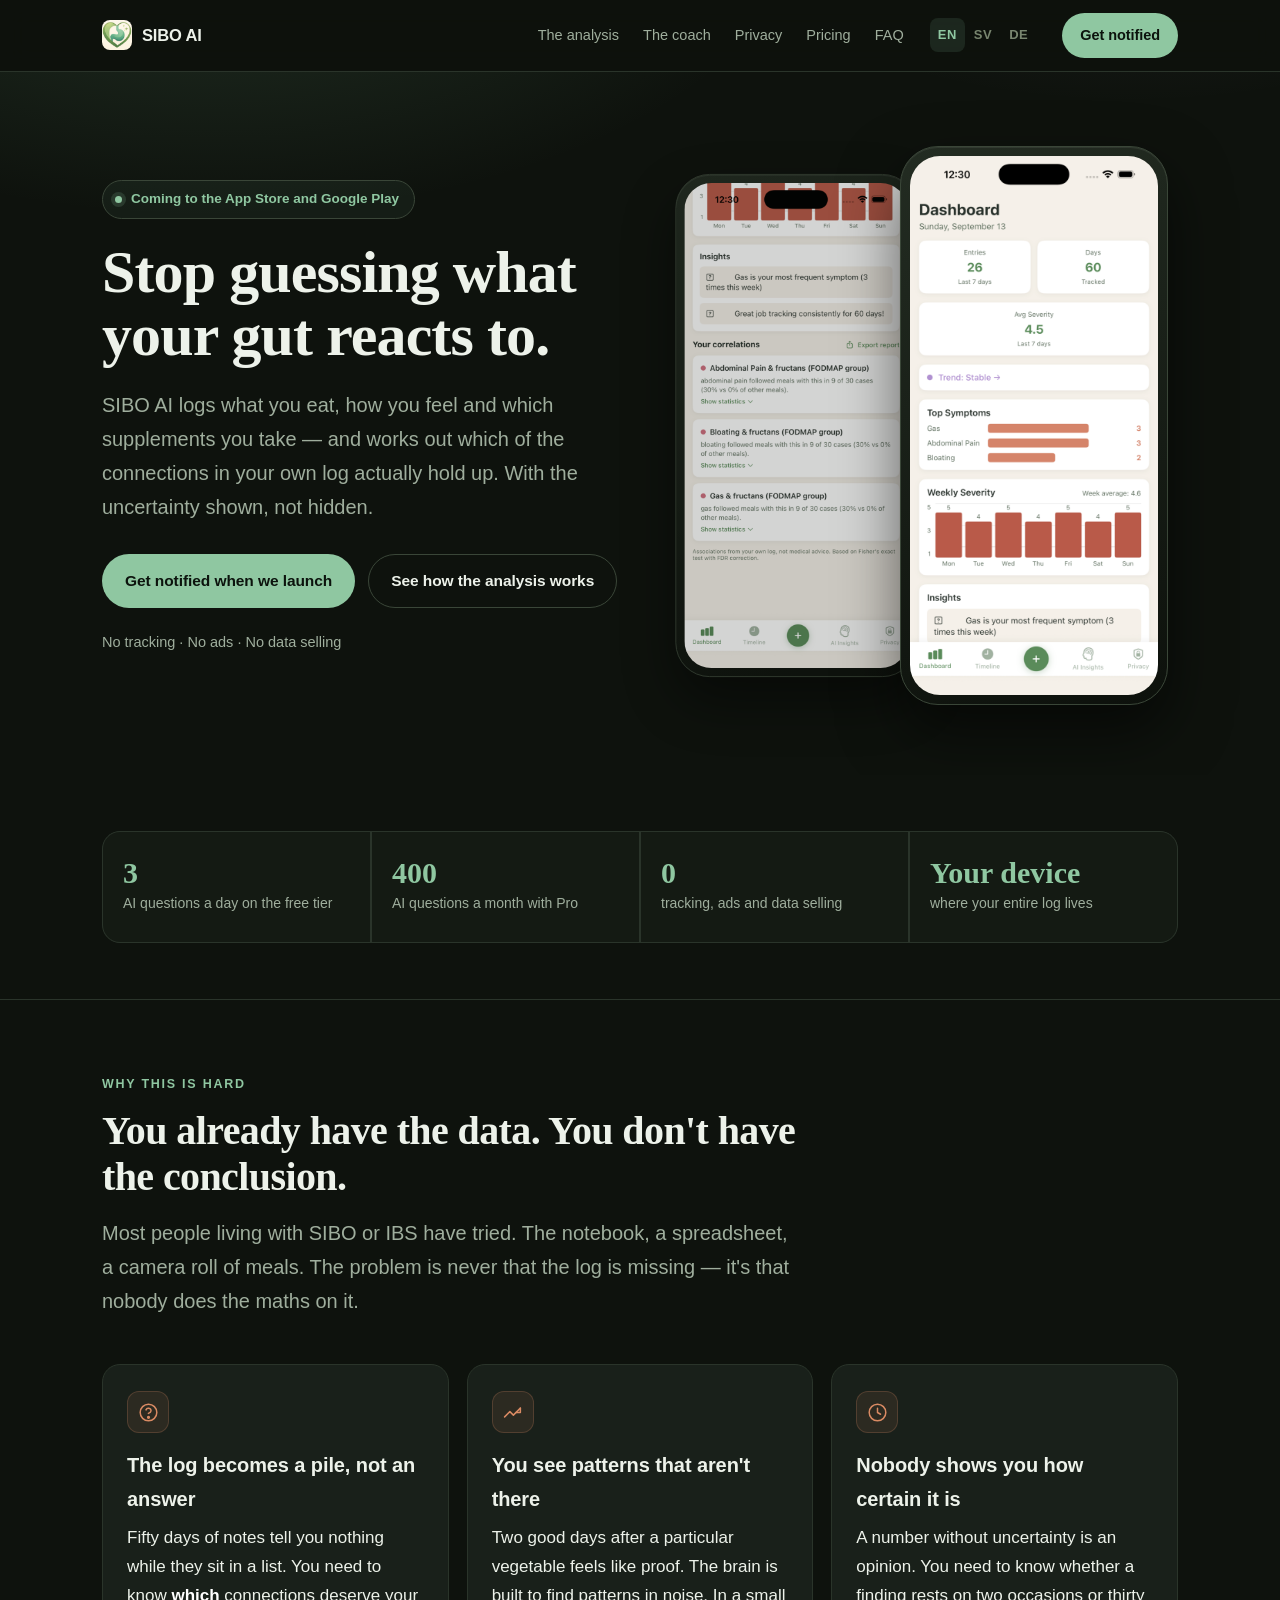
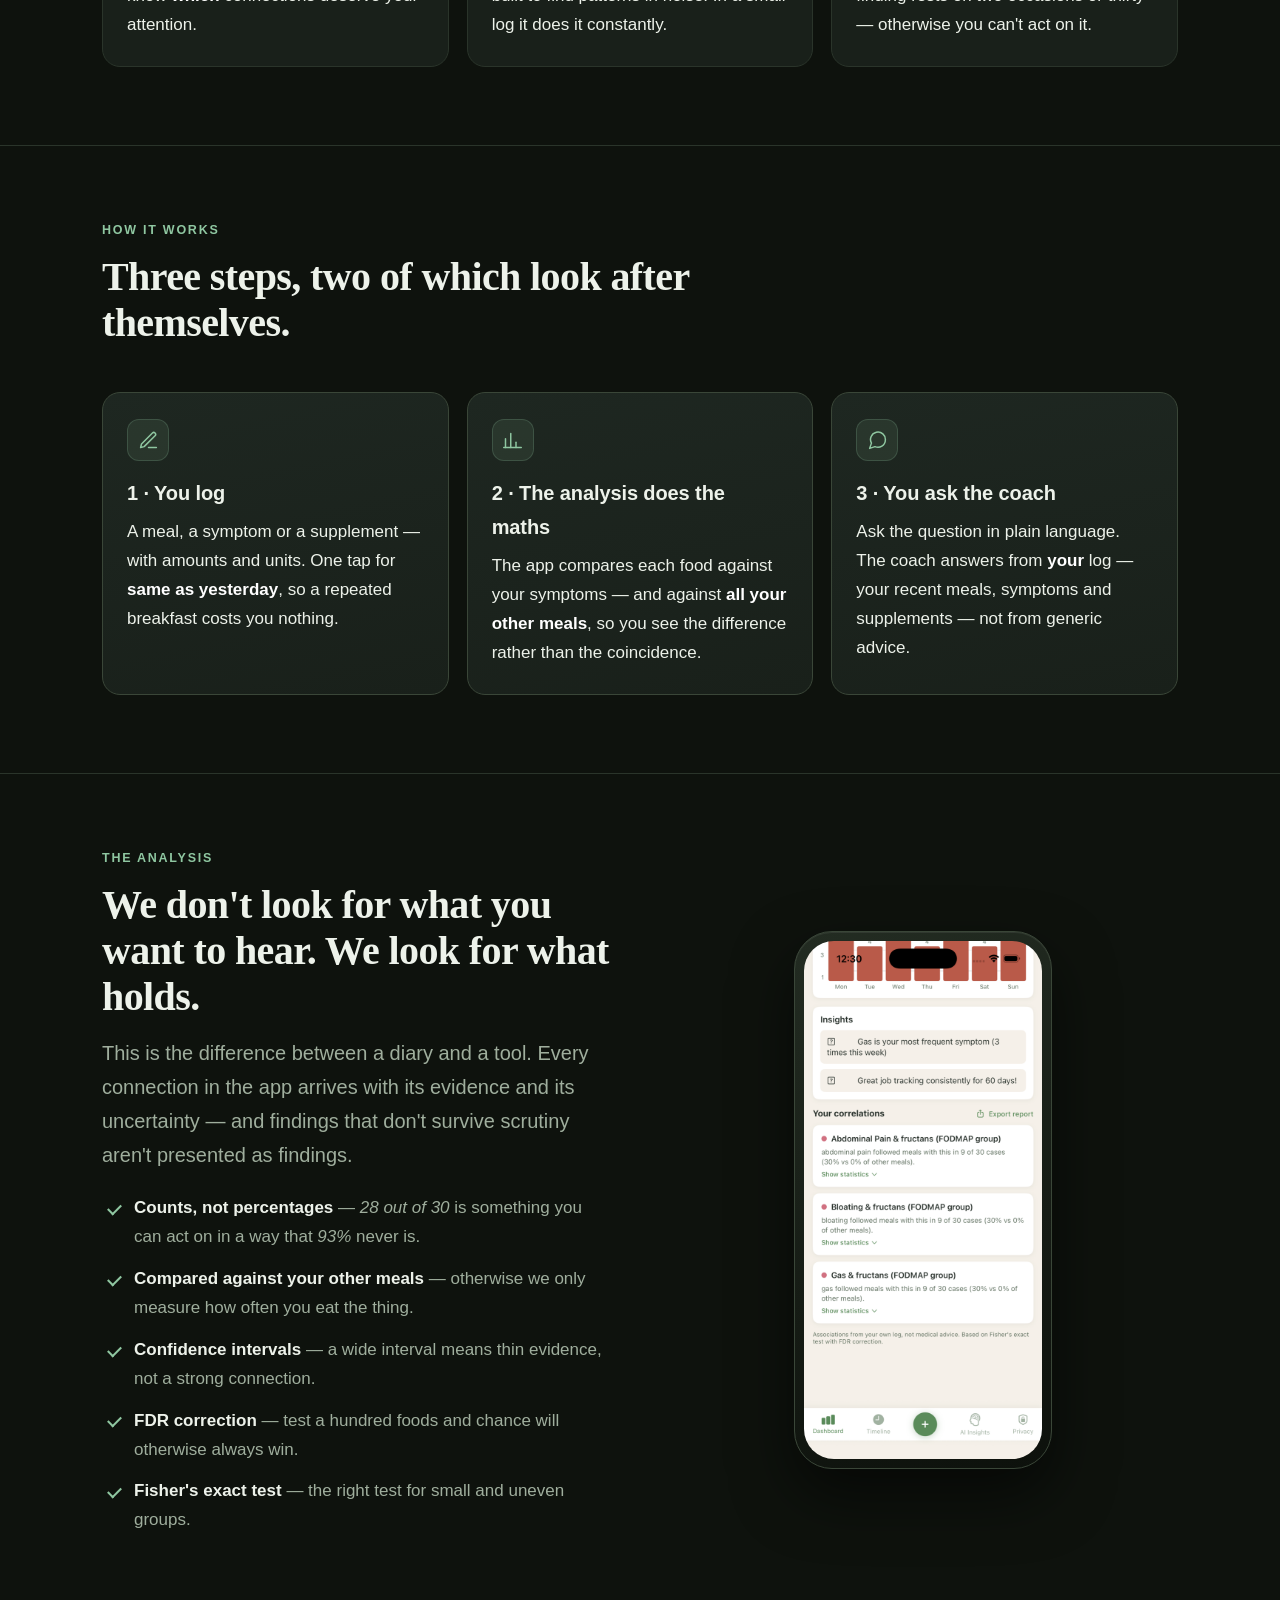
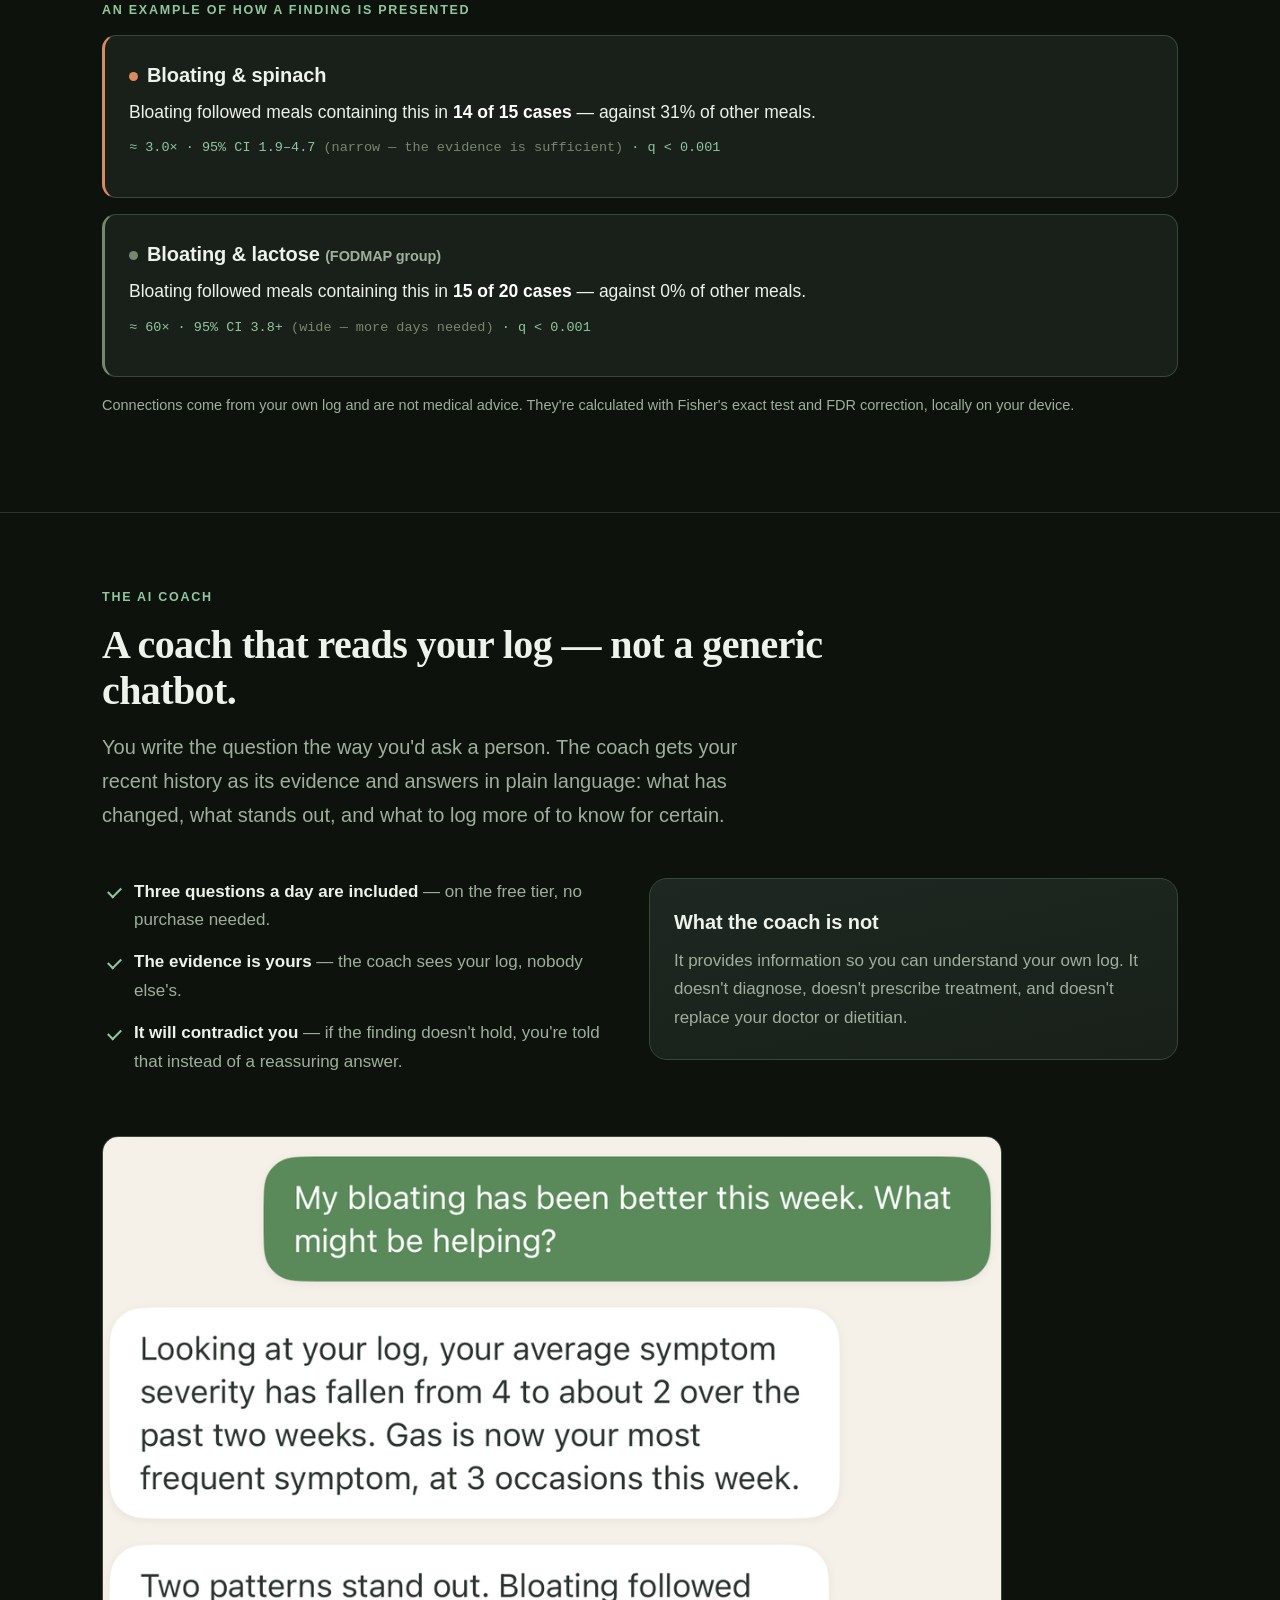
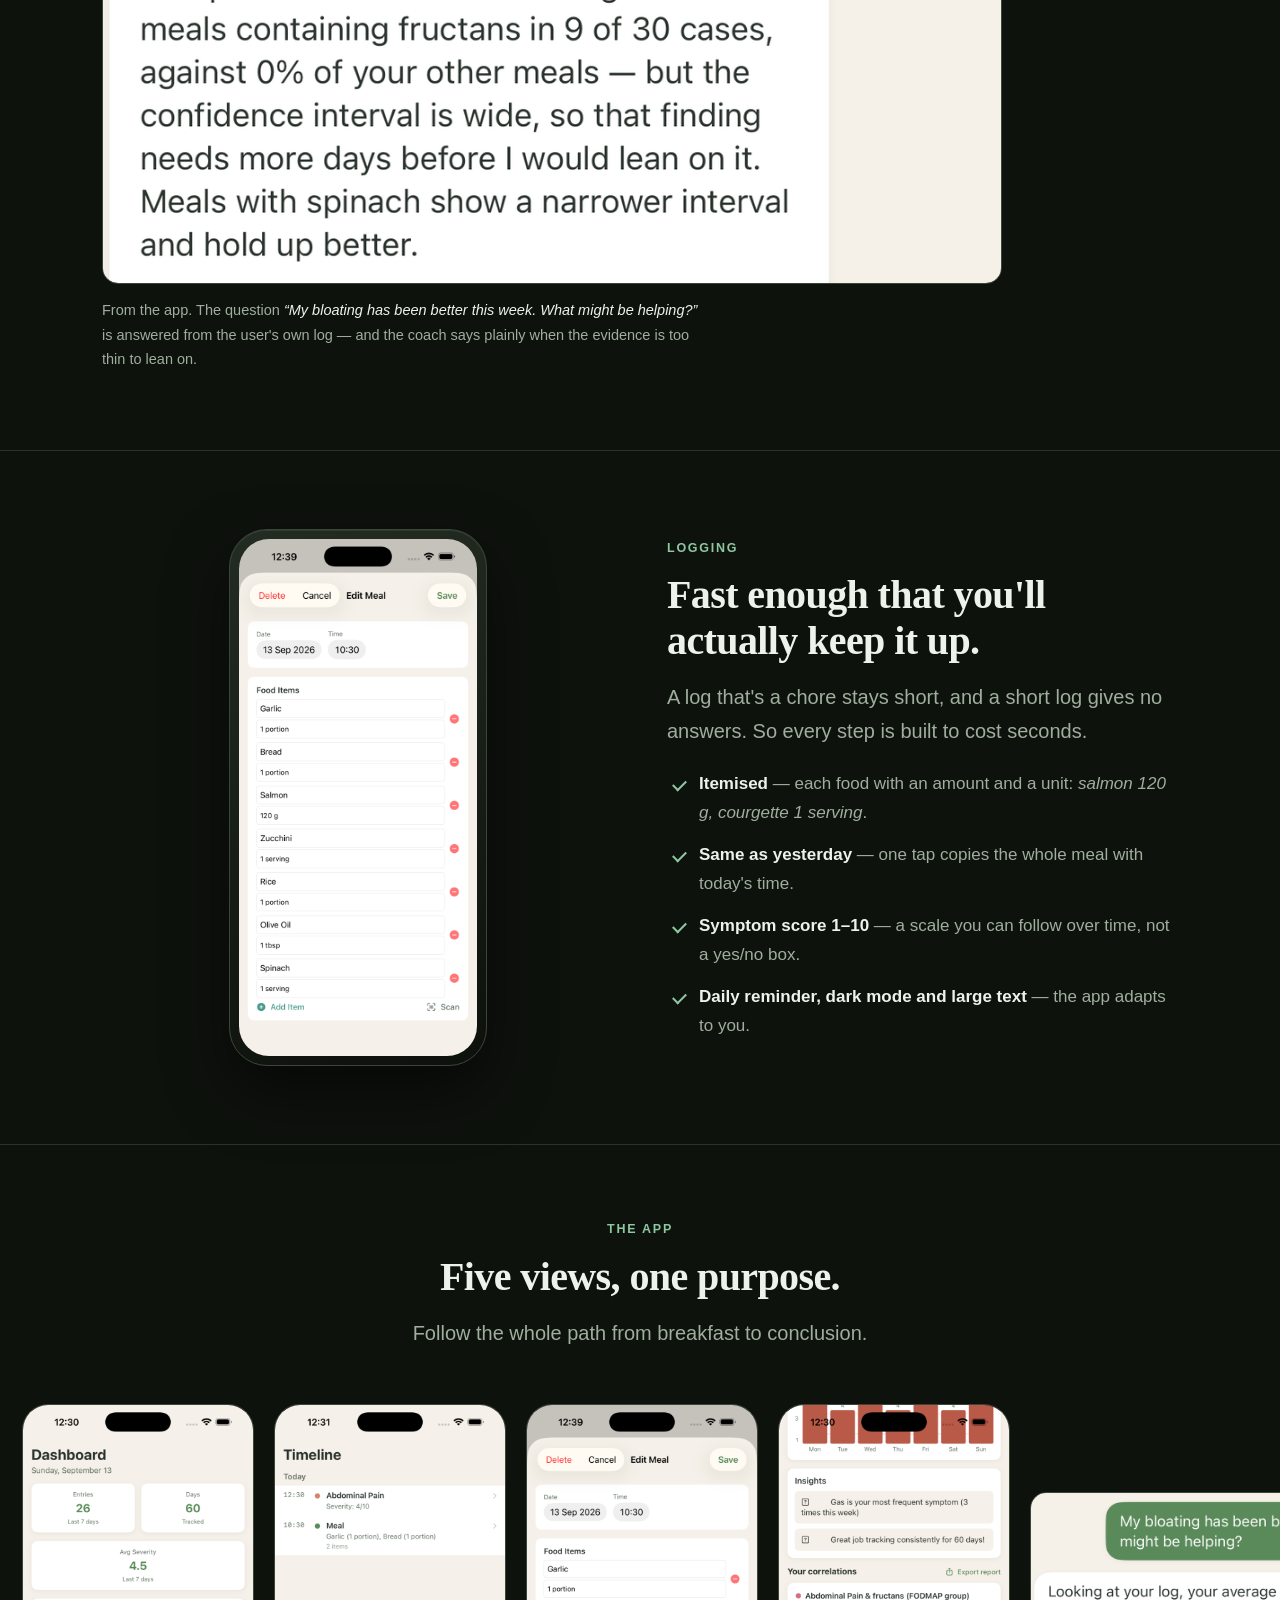
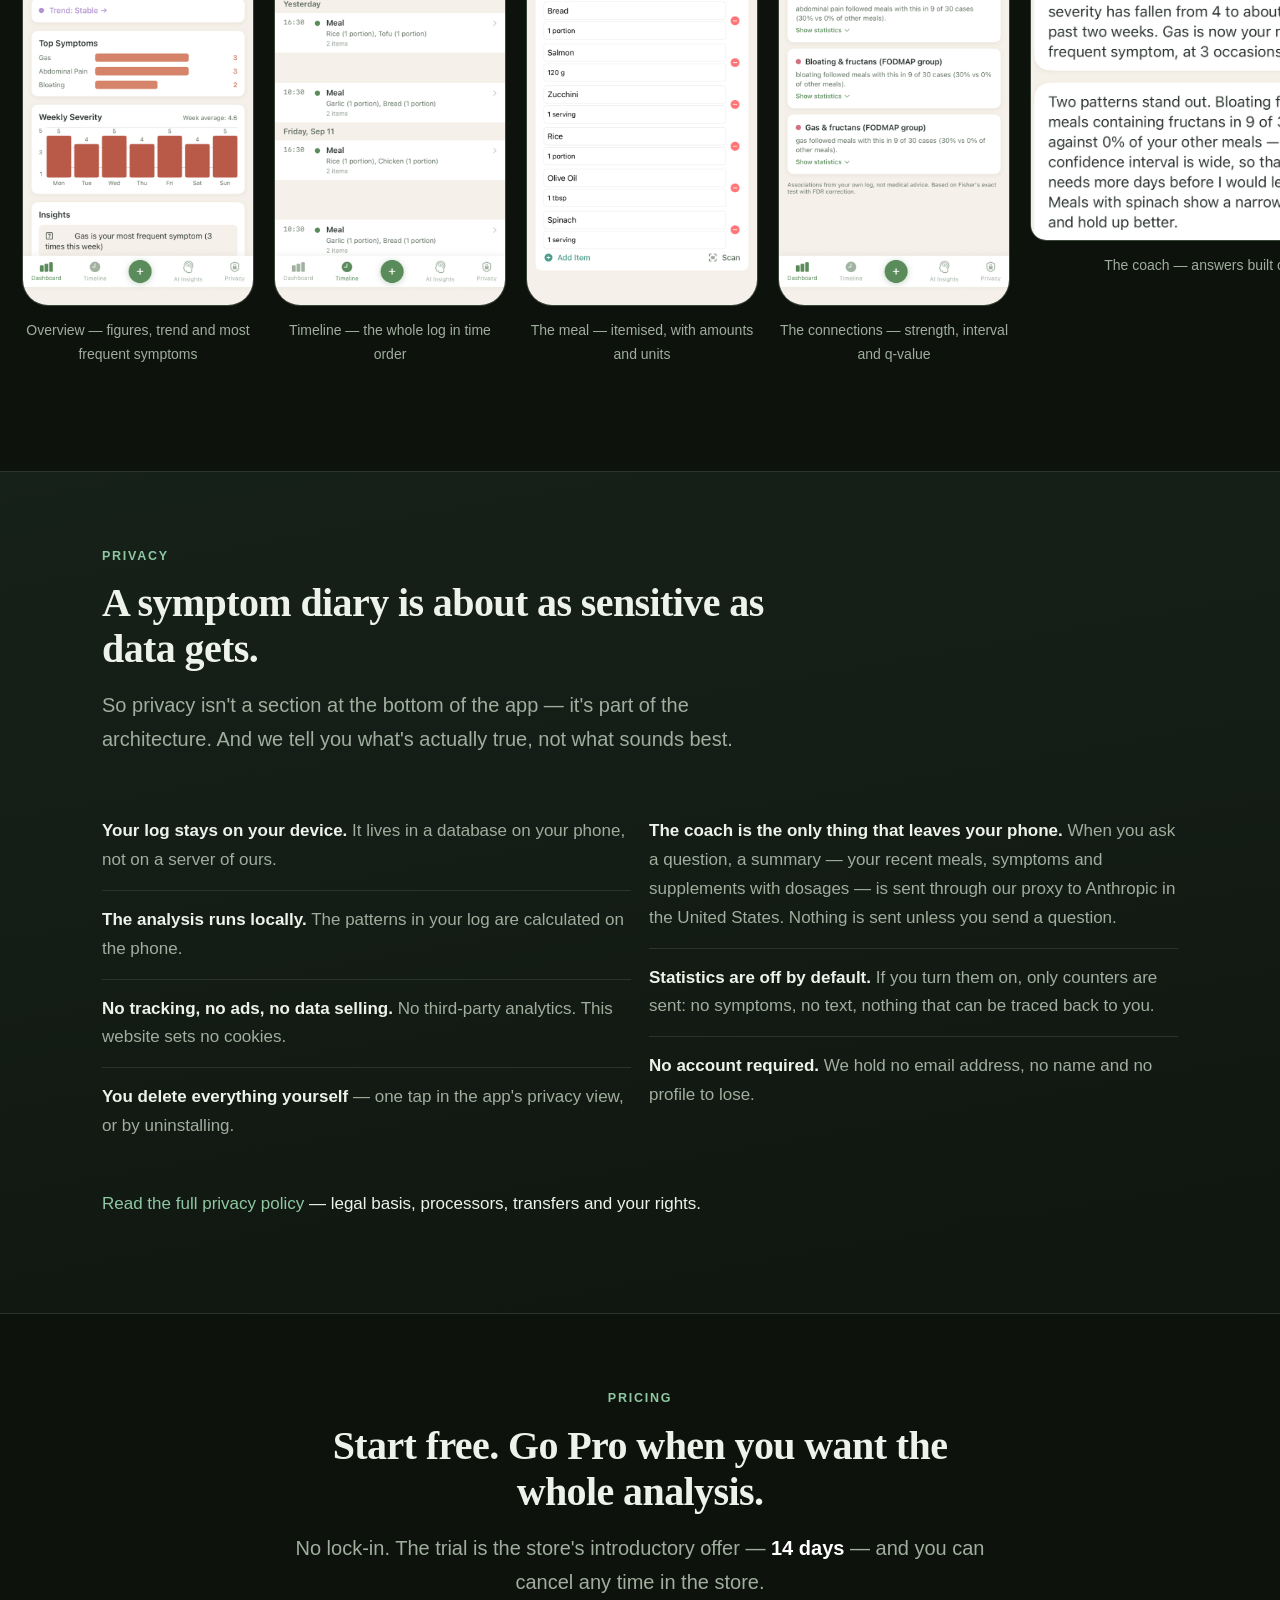
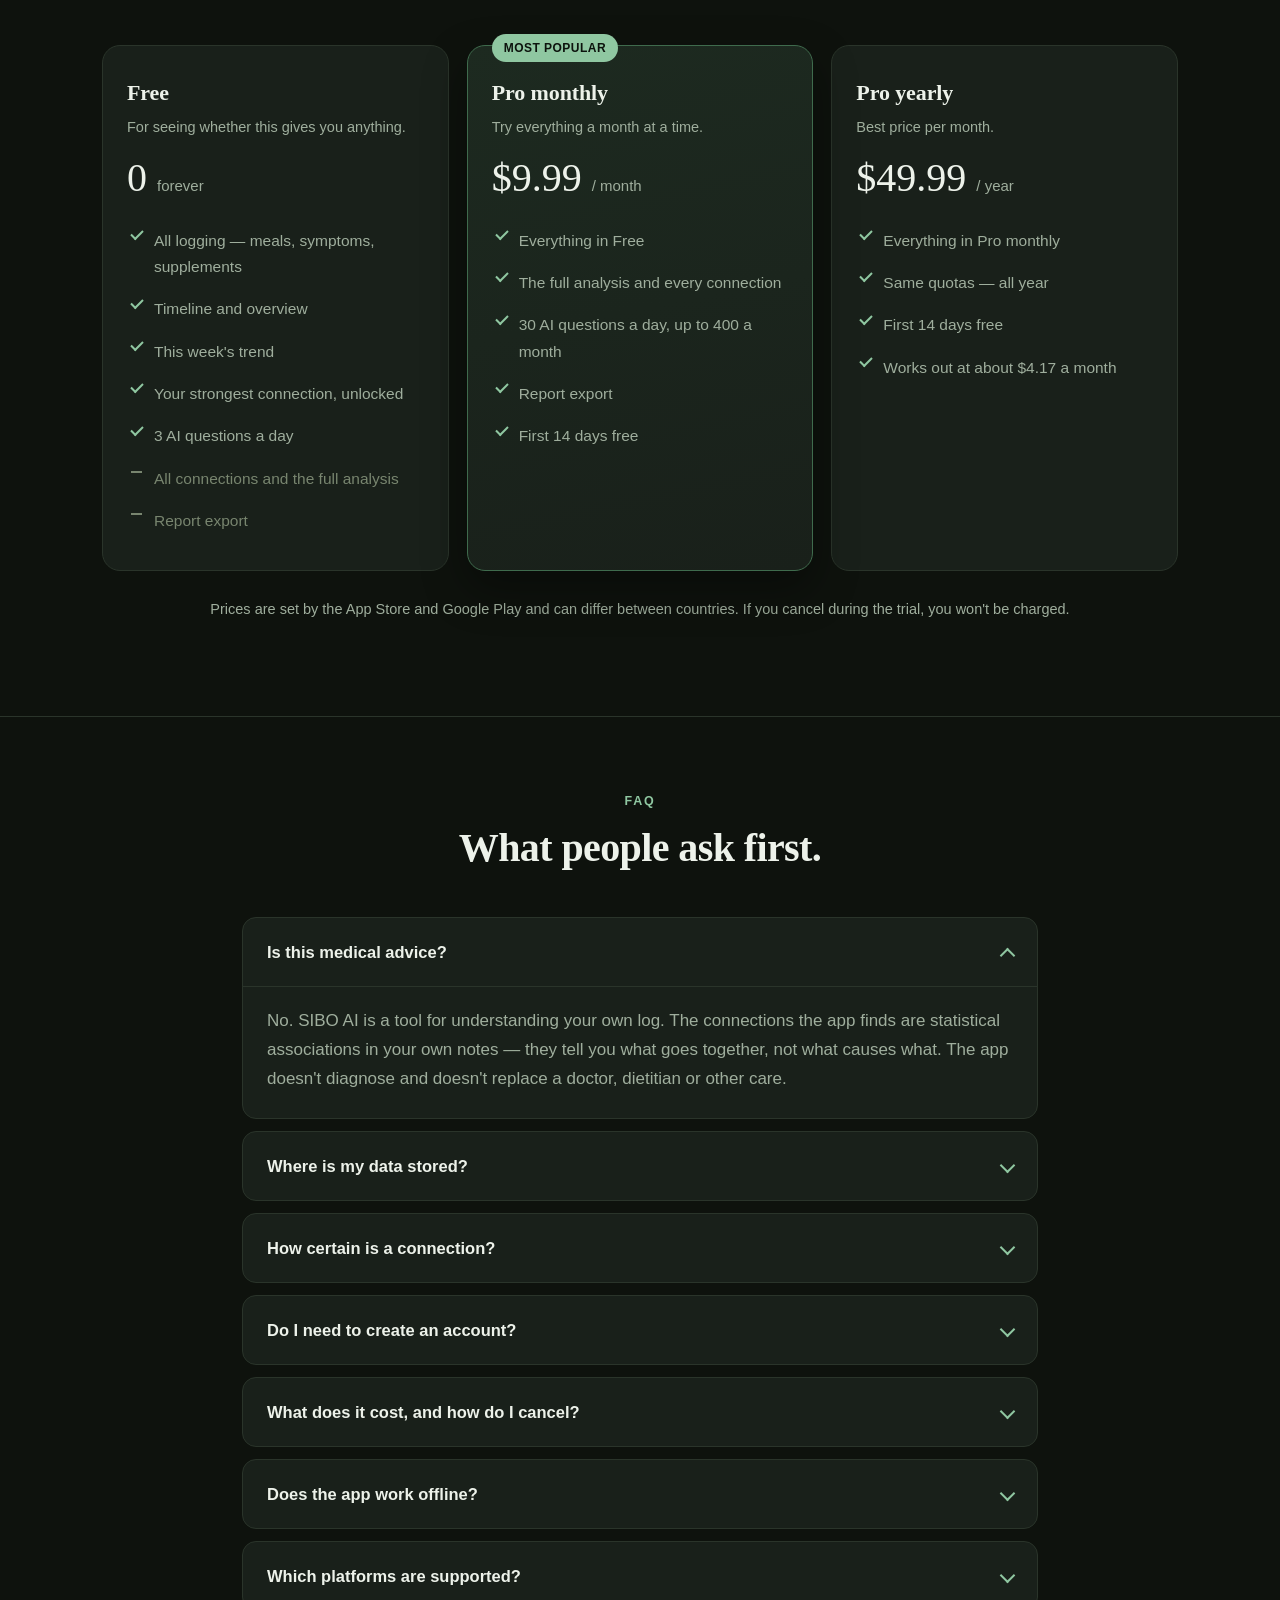
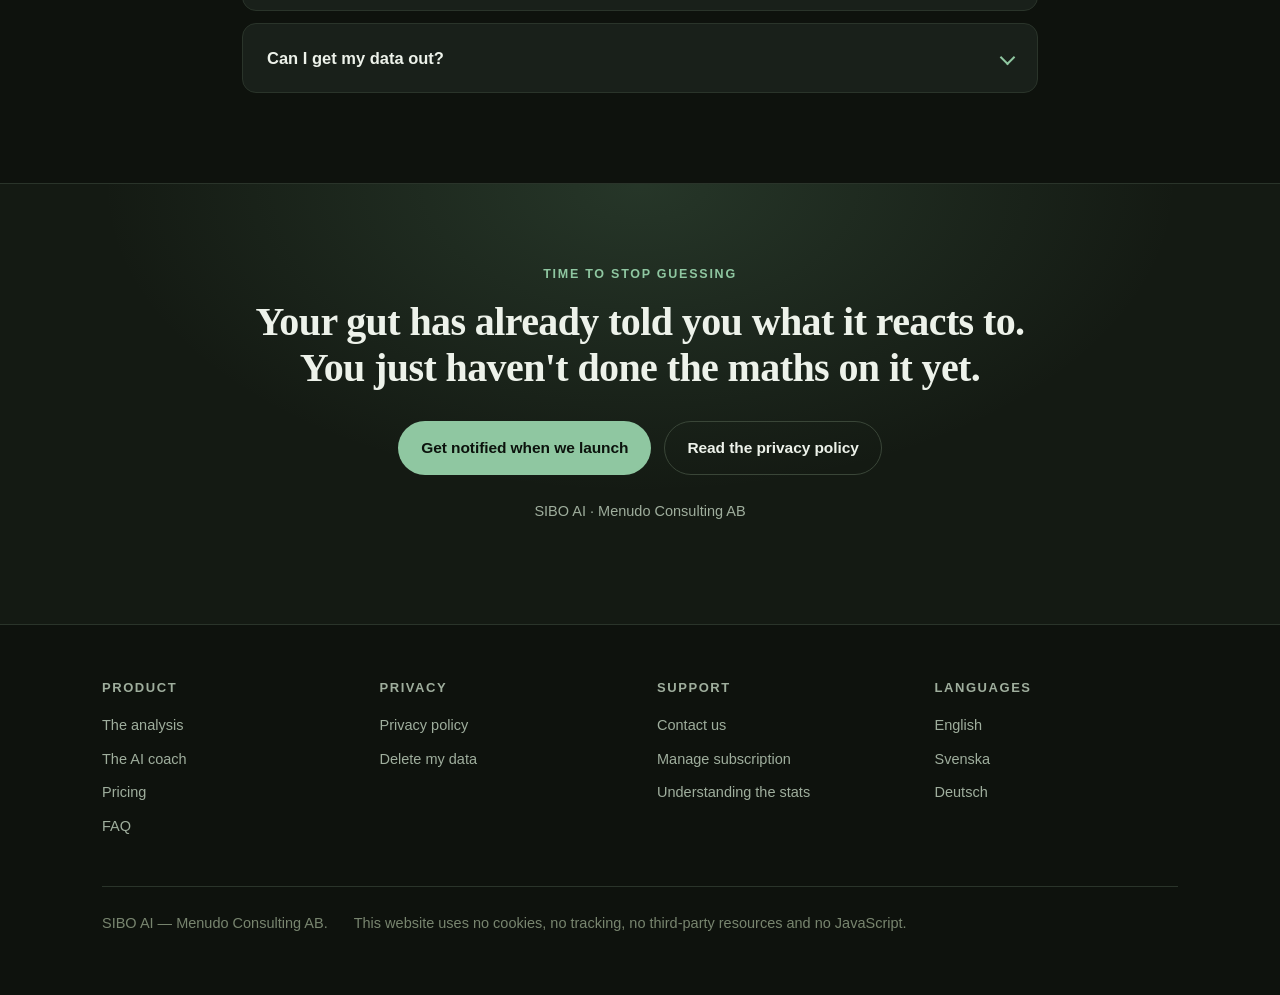
==== commit 57362d47: "Sajtens bilder tagna om mot nuvarande appbygge Sajtens skärmdumpar var desamma som butikens gamla, t" ====
--- a/index.html
+++ b/index.html
@@ -198,8 +198,8 @@
       </div>
     </div>
     <figure class="banner">
-      <img src="/img/ai-utdrag.png" alt="From the app: the AI coach answers a question about why bloating improved, using the change in the user's own log as the evidence" width="763" height="279">
-      <figcaption>From the app. The question <em>“My bloating has been better this week. What might be helping?”</em> is answered with the change in the user's own log — symptom severity has fallen from 4 to 2 over two weeks.</figcaption>
+      <img src="/img/ai-utdrag.png" alt="From the app: the AI coach answers a question about why bloating improved, using the change in the user's own log as the evidence" width="1000" height="831">
+      <figcaption>From the app. The question <em>“My bloating has been better this week. What might be helping?”</em> is answered from the user's own log — and the coach says plainly when the evidence is too thin to lean on.</figcaption>
     </figure>
   </div>
 </section>
@@ -238,7 +238,7 @@
     <figure class="shot"><img src="/img/2-timeline.png" alt="The timeline in SIBO AI" width="644" height="1400"><figcaption>Timeline — the whole log in time order</figcaption></figure>
     <figure class="shot"><img src="/img/4-symptom.png" alt="Editing a meal in SIBO AI" width="644" height="1400"><figcaption>The meal — itemised, with amounts and units</figcaption></figure>
     <figure class="shot"><img src="/img/5-correlations.png" alt="Correlation analysis in SIBO AI" width="644" height="1400"><figcaption>The connections — strength, interval and q-value</figcaption></figure>
-    <figure class="shot wide"><img src="/img/ai-utdrag.png" alt="The AI coach in SIBO AI answering from the user's own log" width="763" height="279"><figcaption>The coach — answers built on your own log</figcaption></figure>
+    <figure class="shot wide"><img src="/img/ai-utdrag.png" alt="The AI coach in SIBO AI answering from the user's own log" width="1000" height="831"><figcaption>The coach — answers built on your own log</figcaption></figure>
   </div>
 </section>
 
